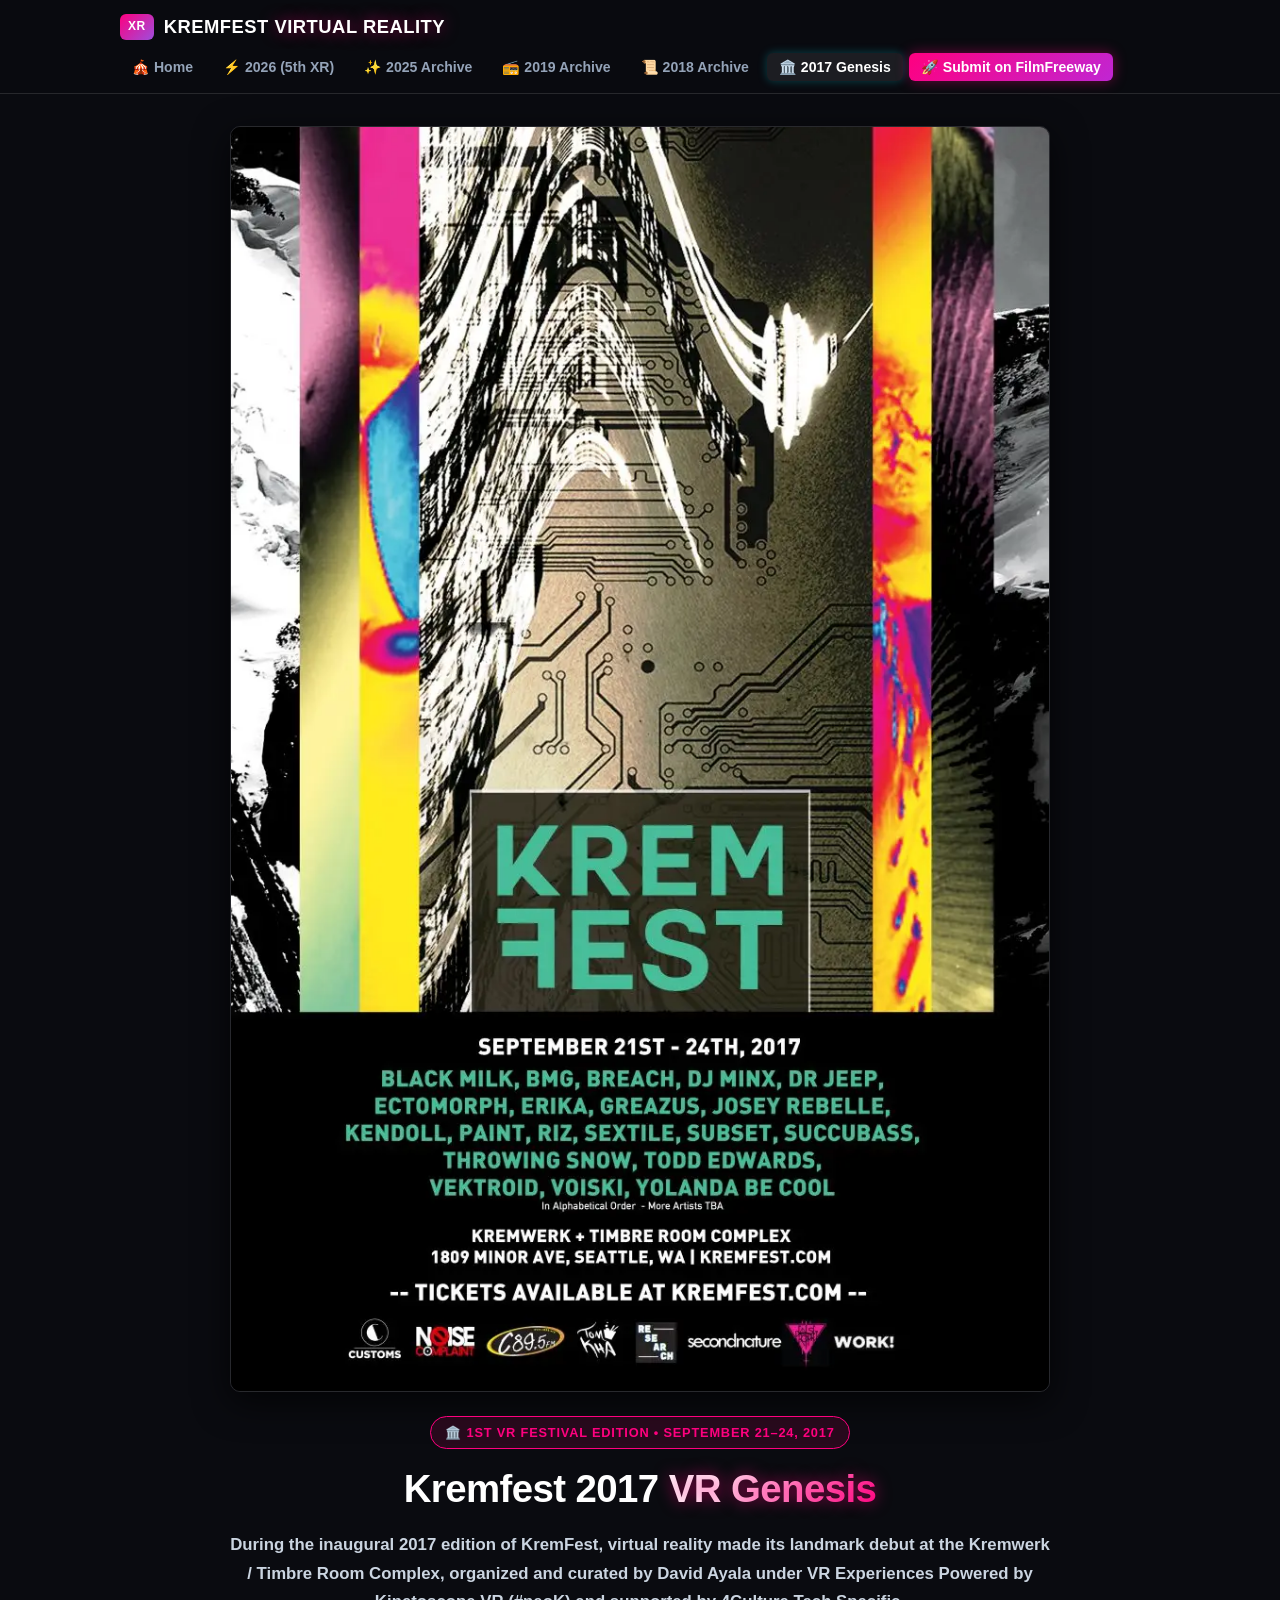
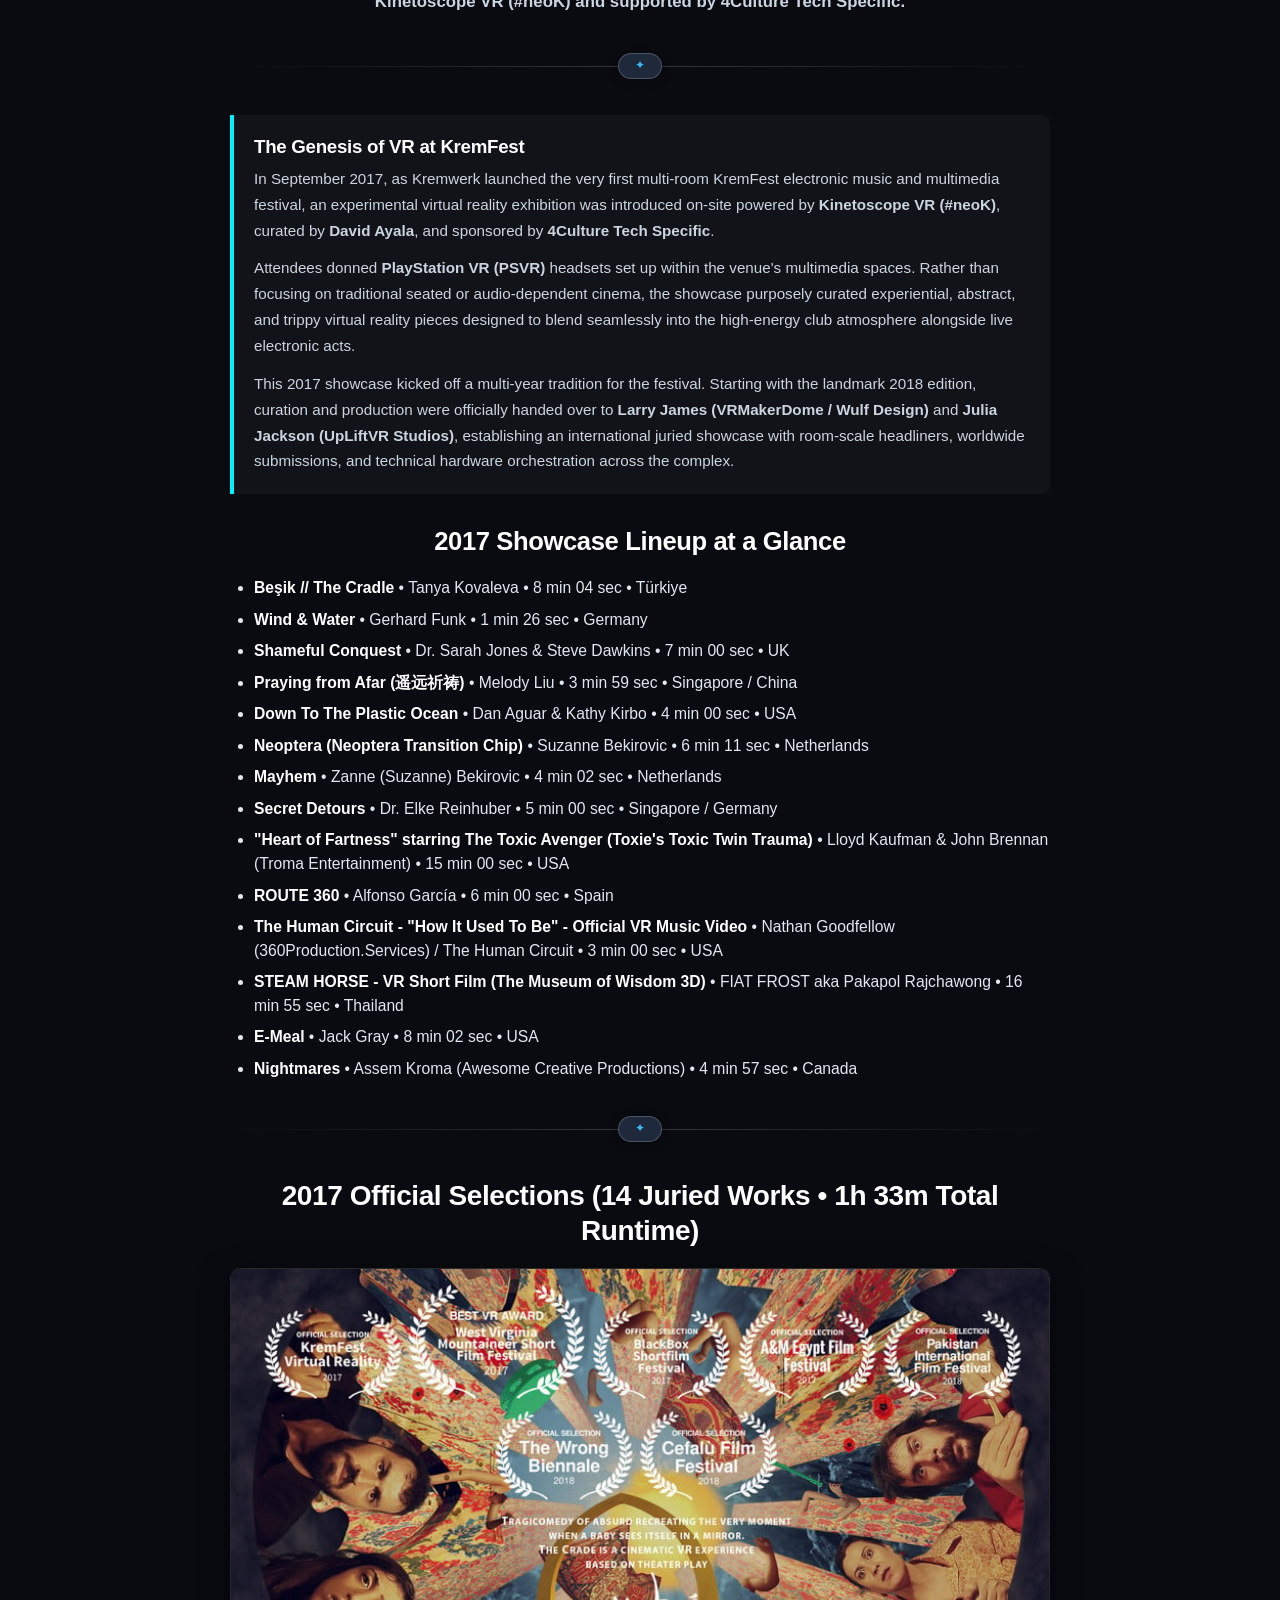
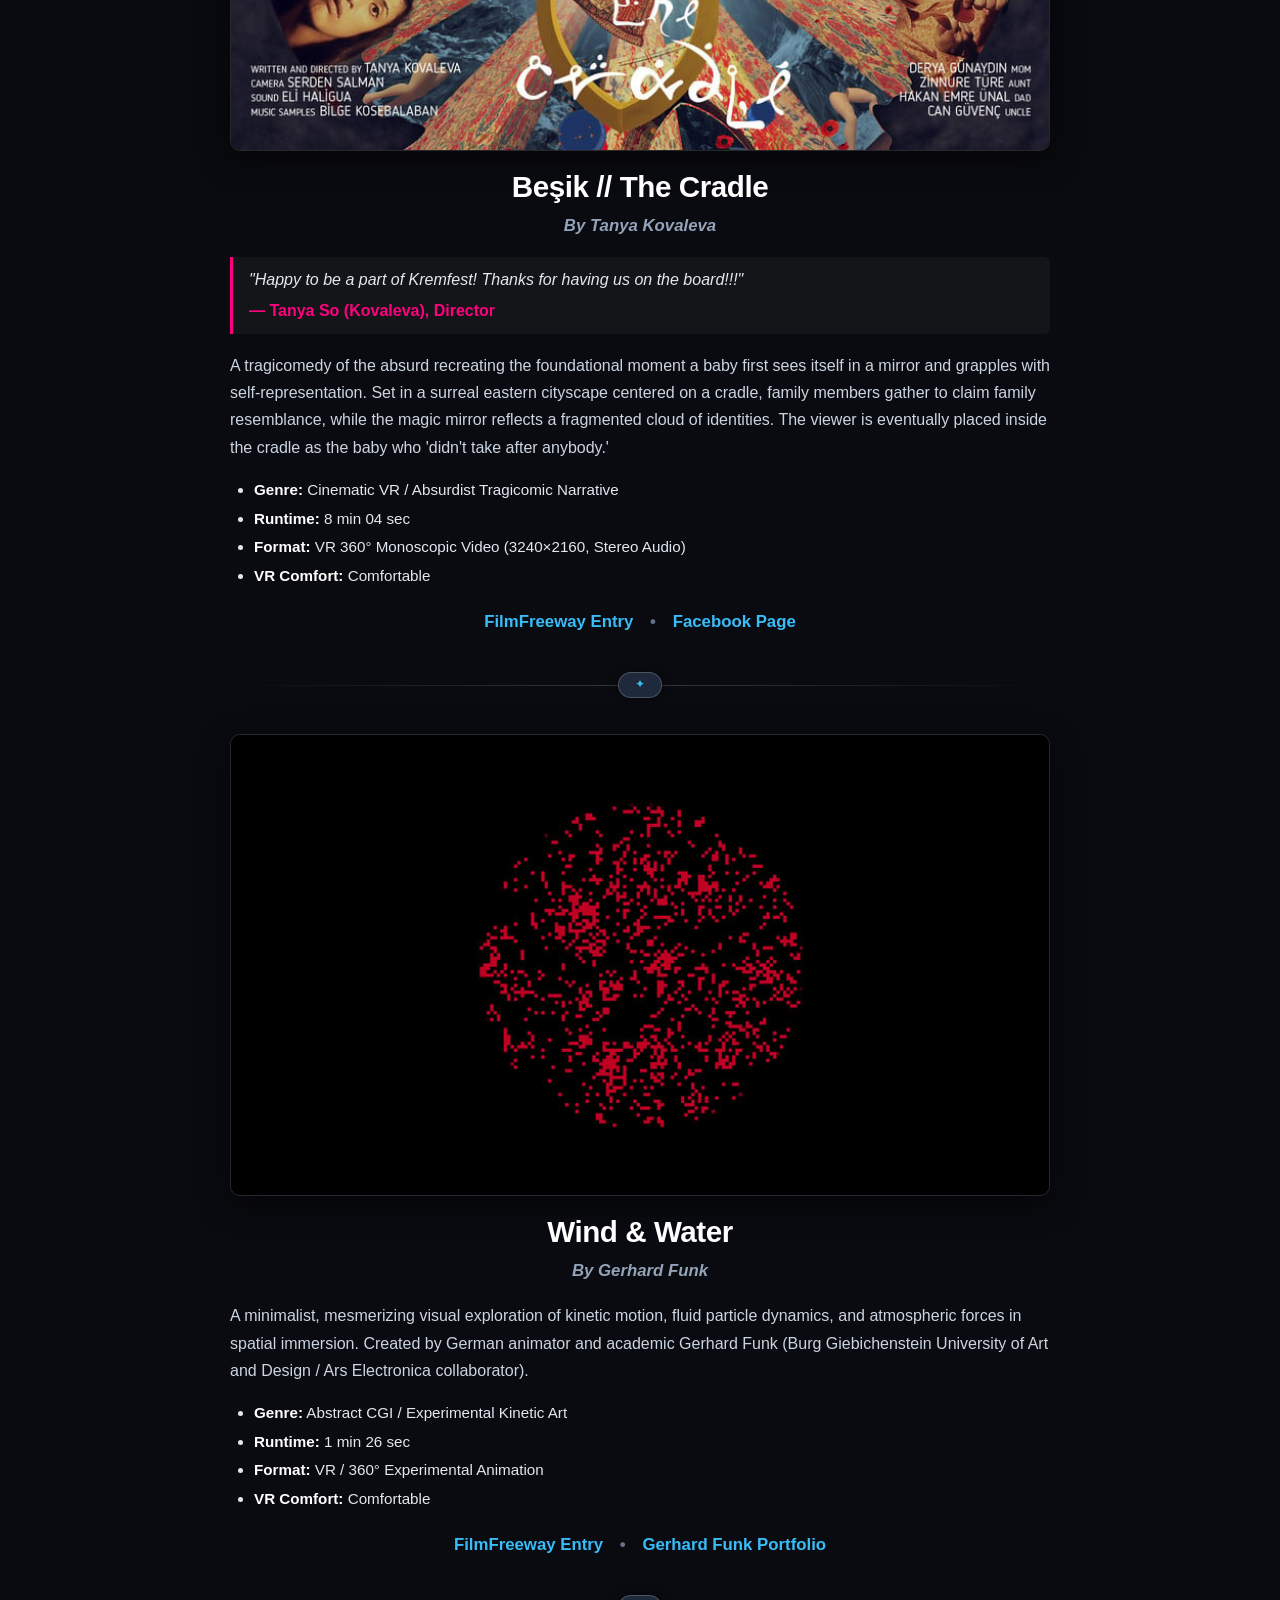
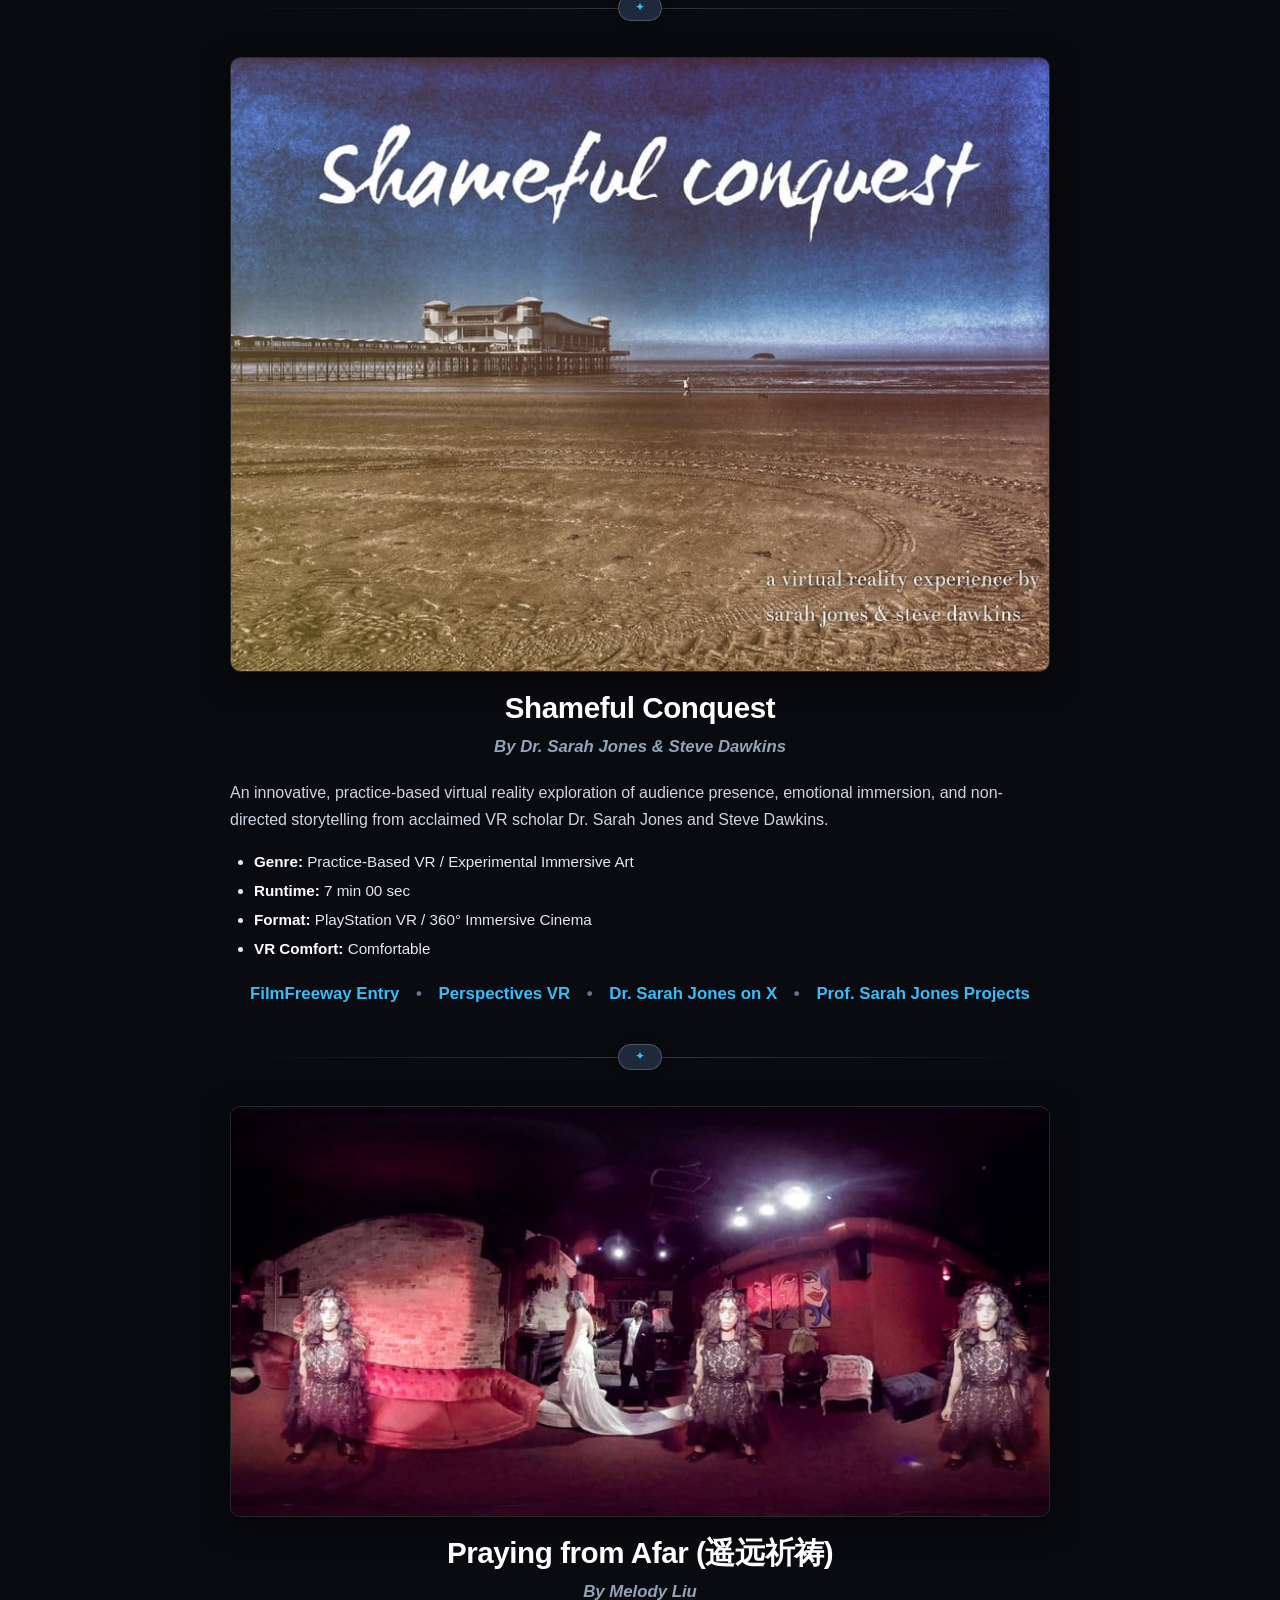
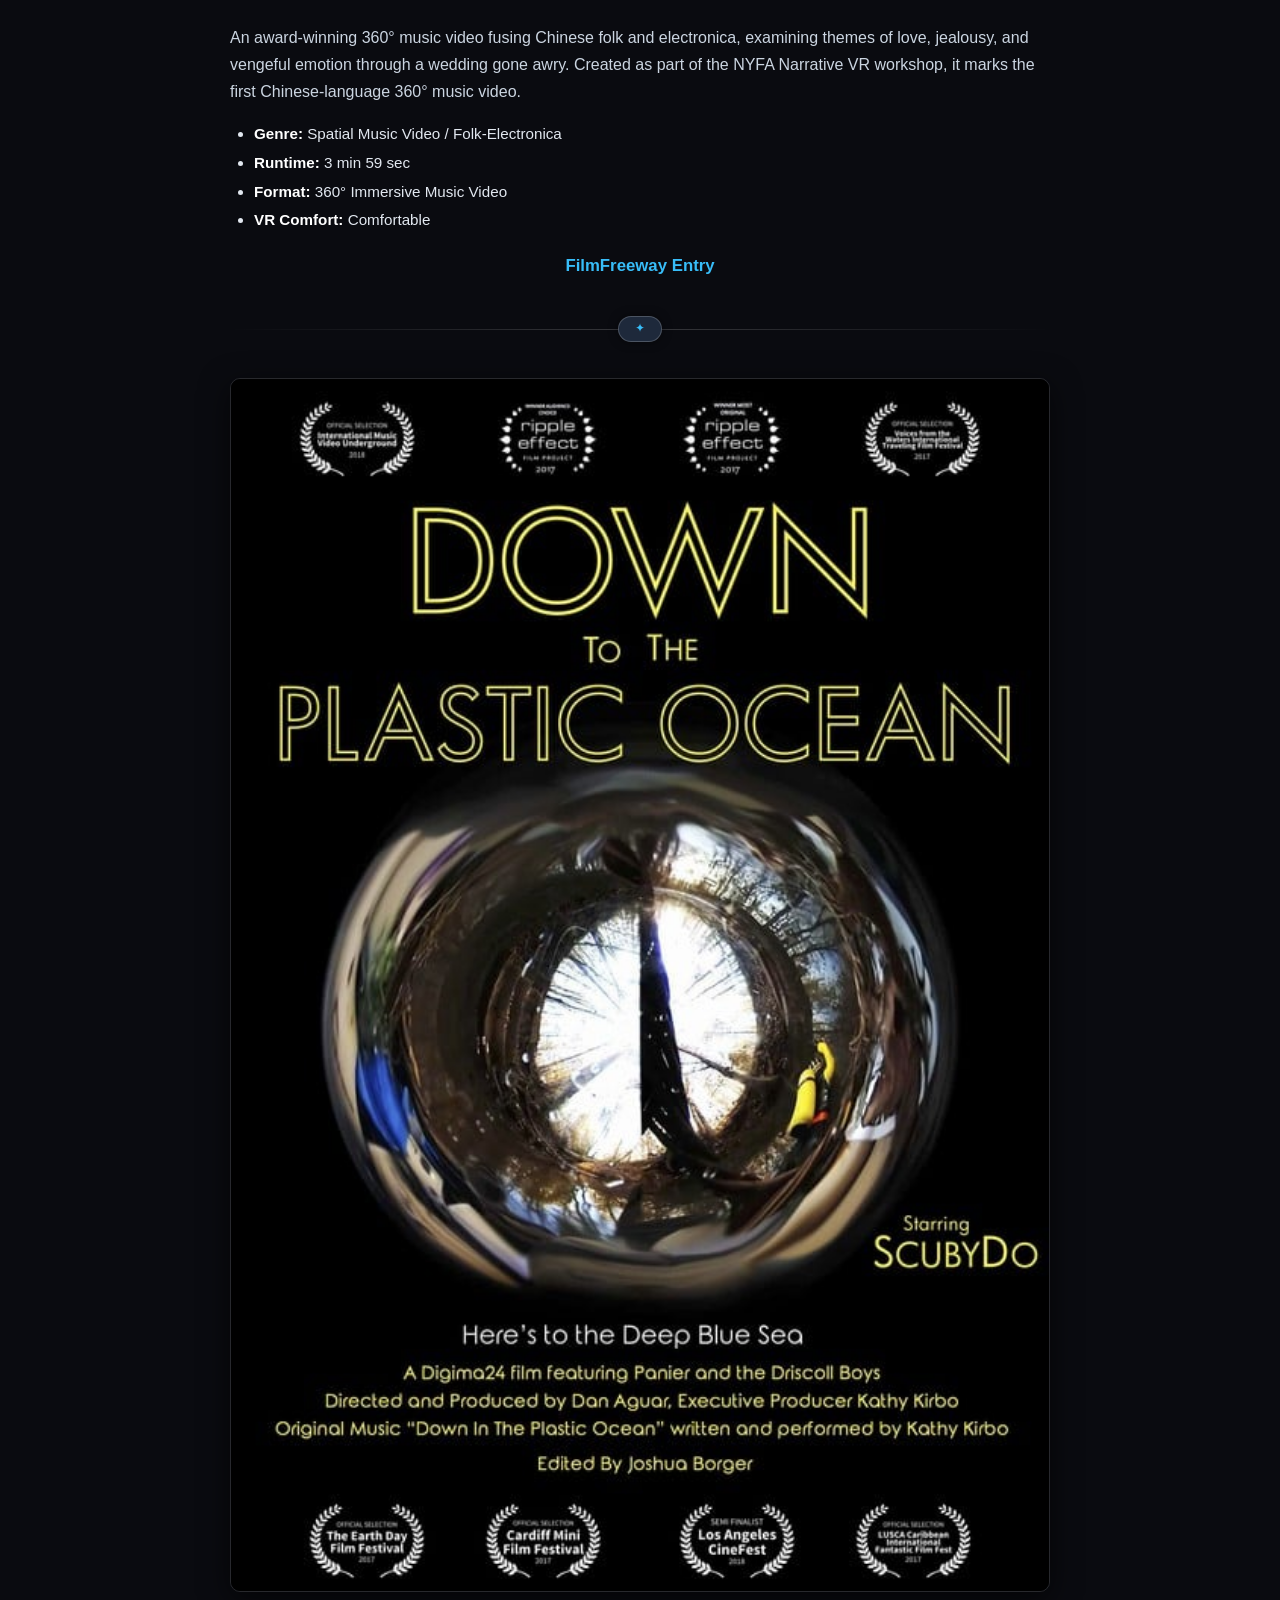
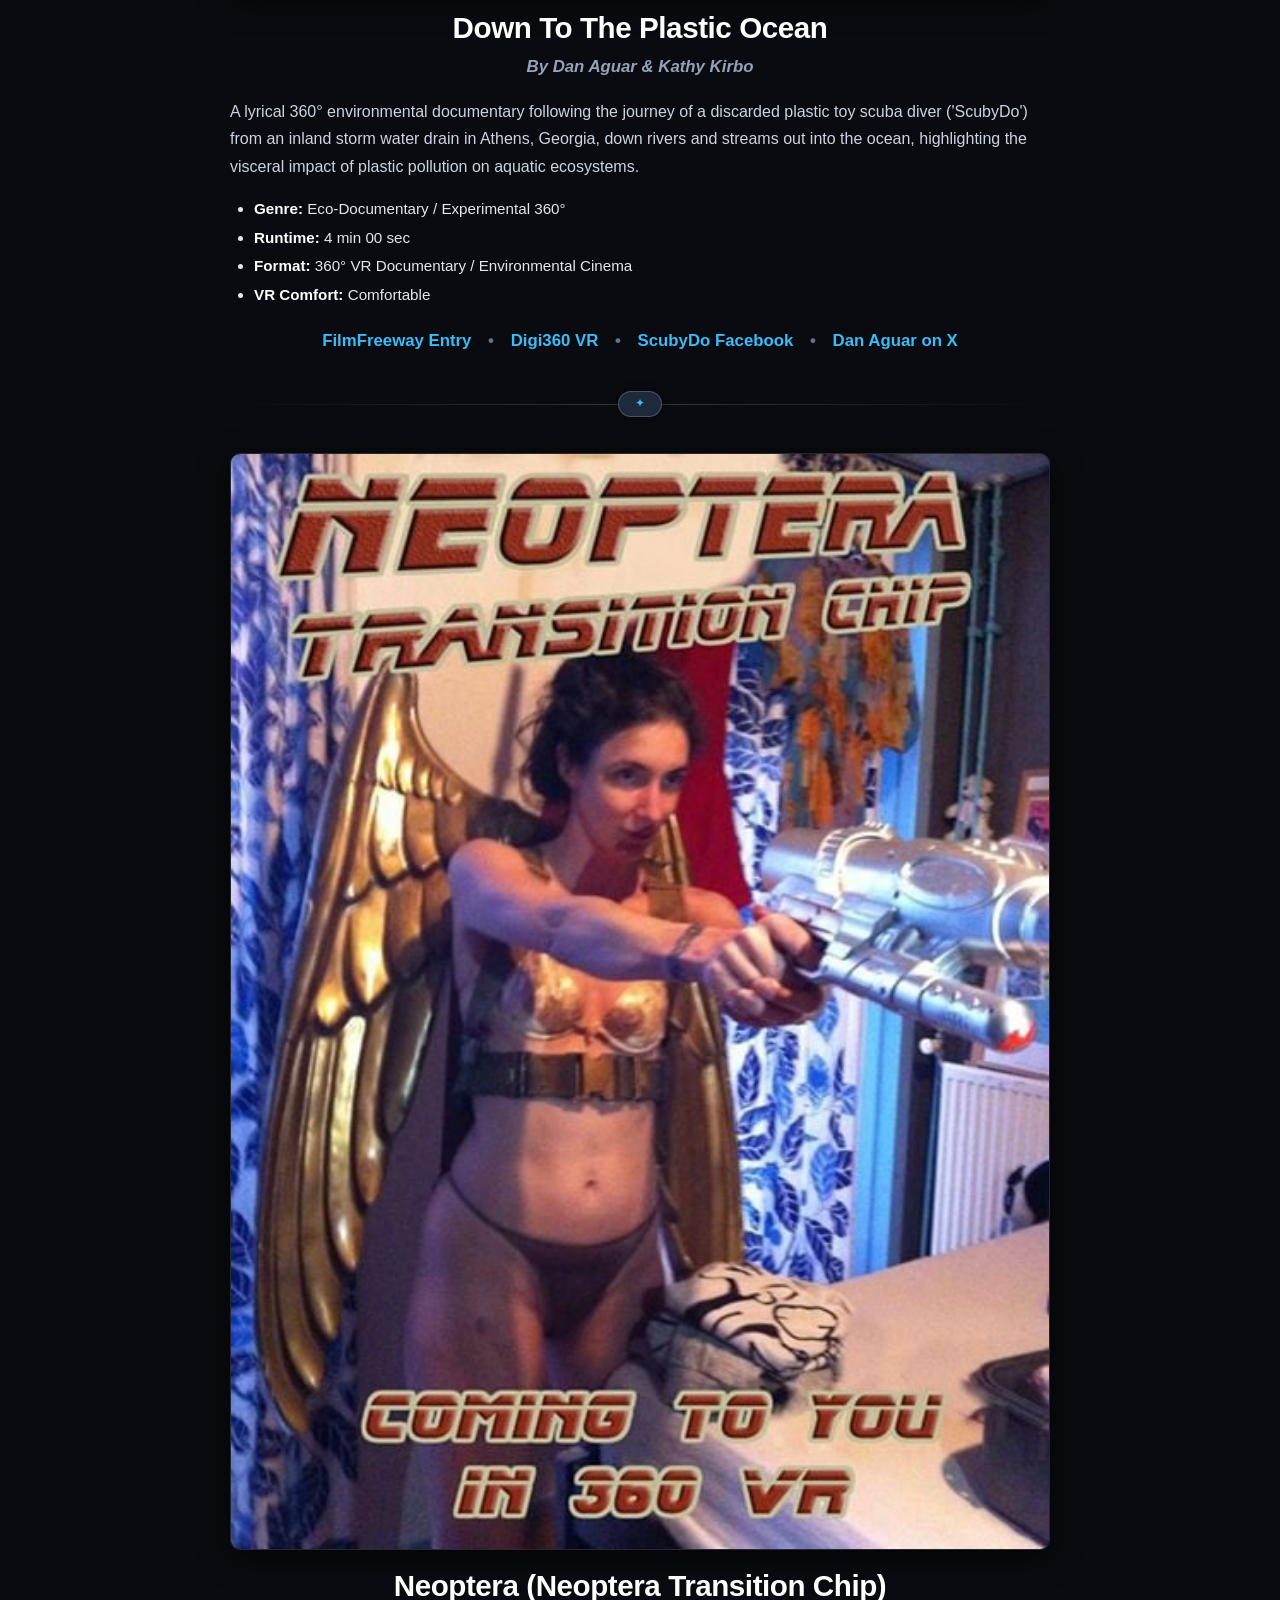
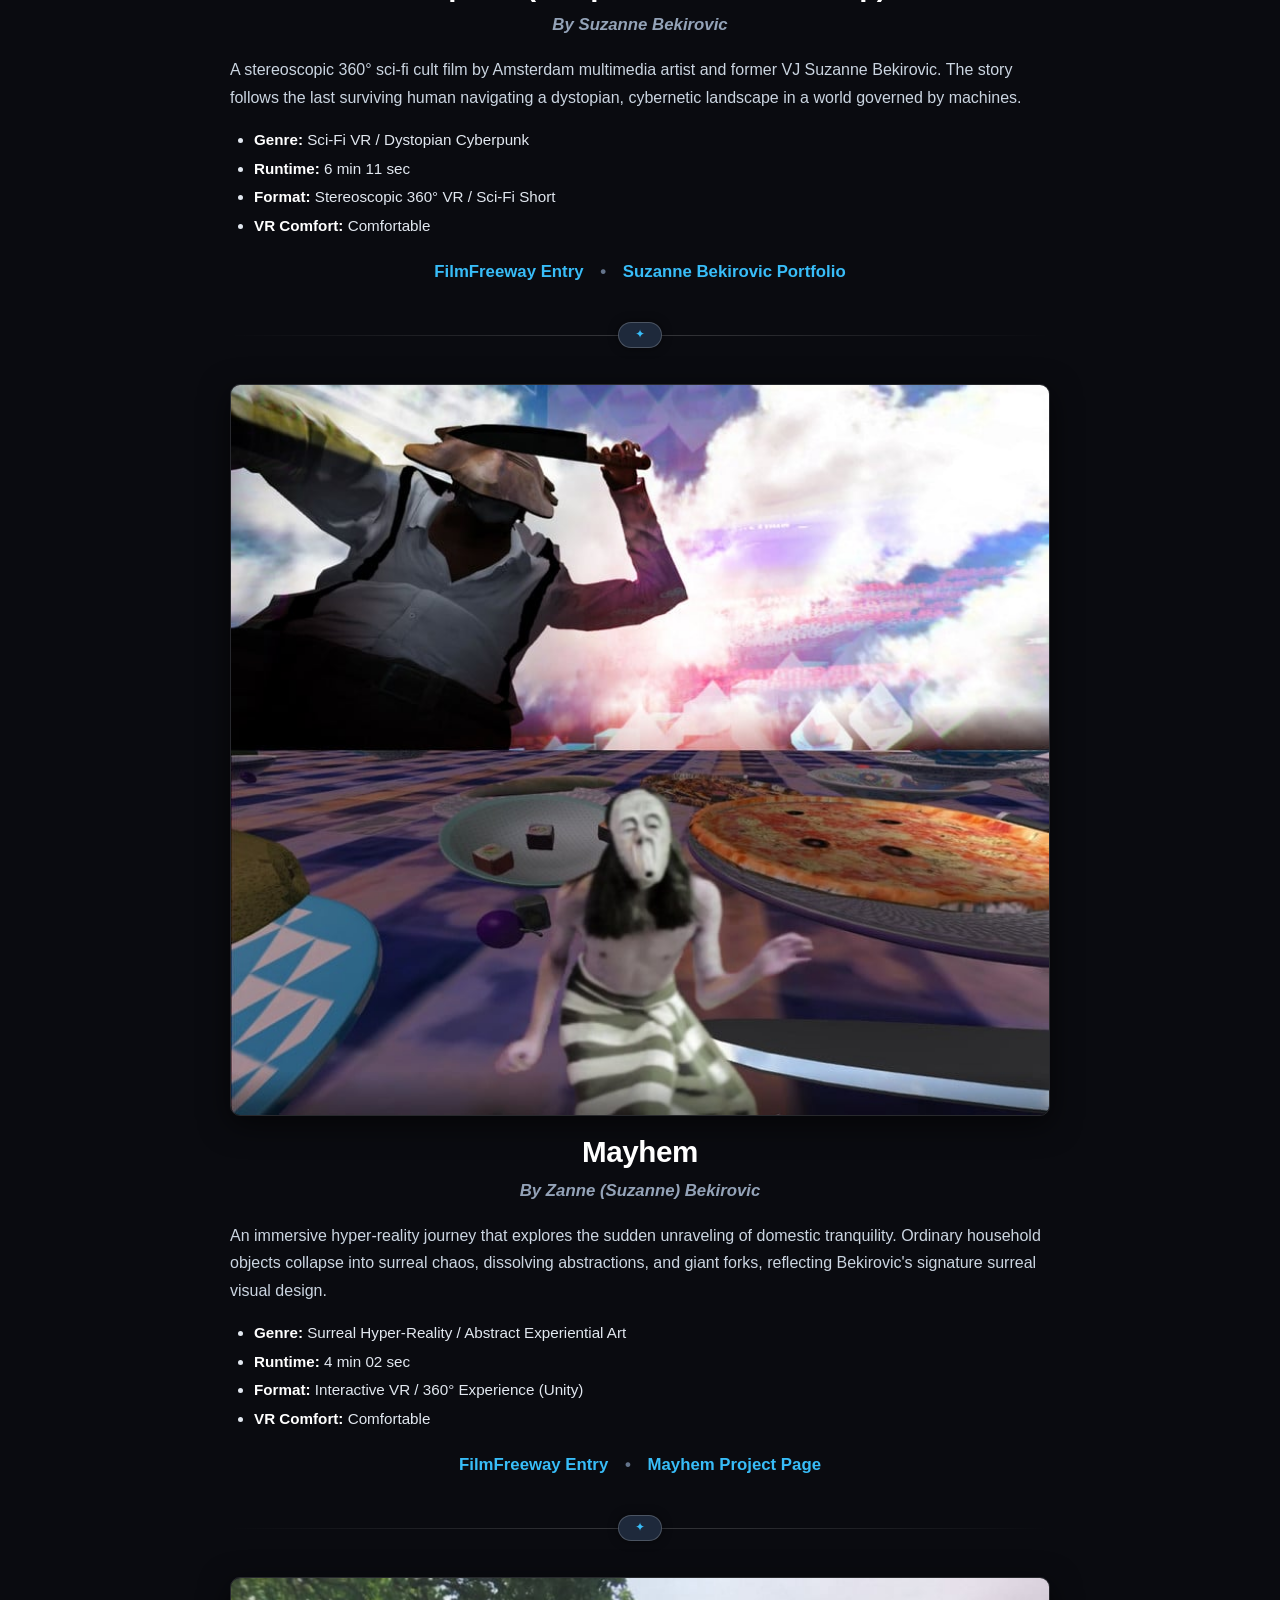
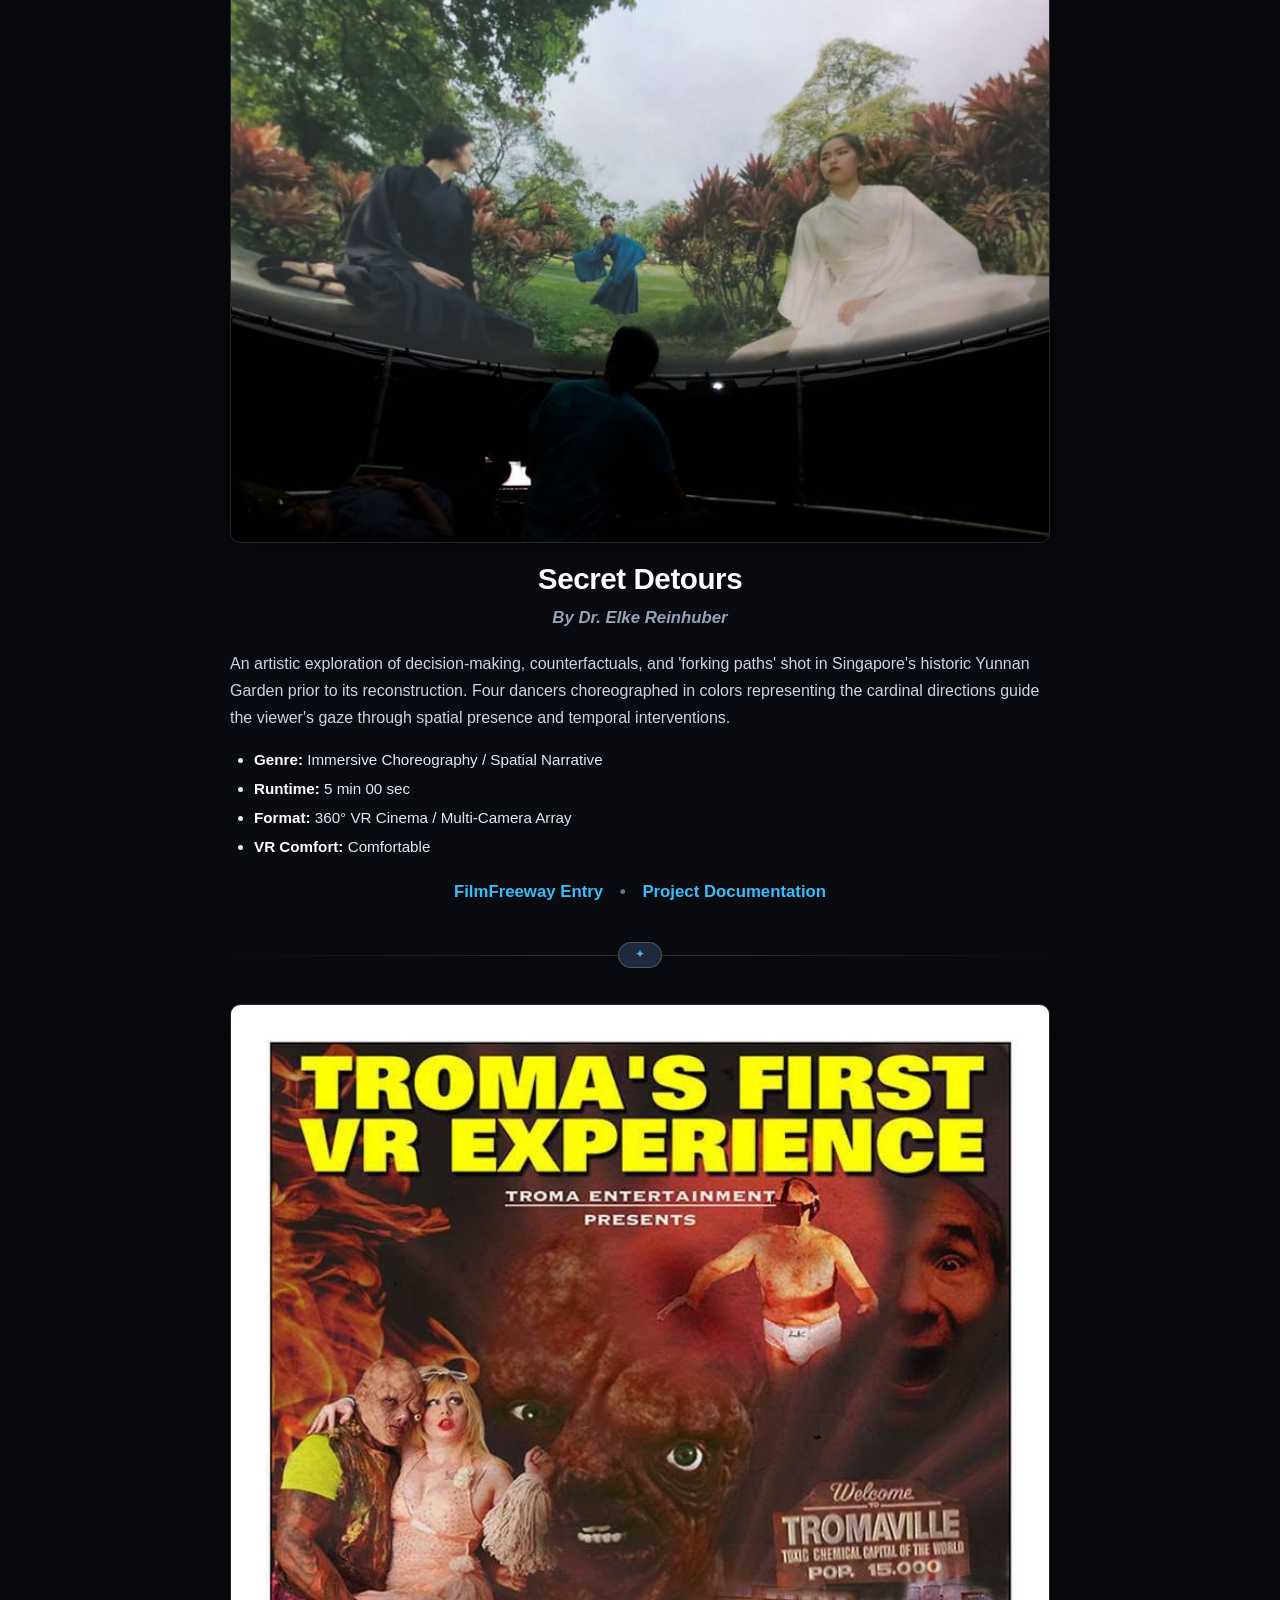
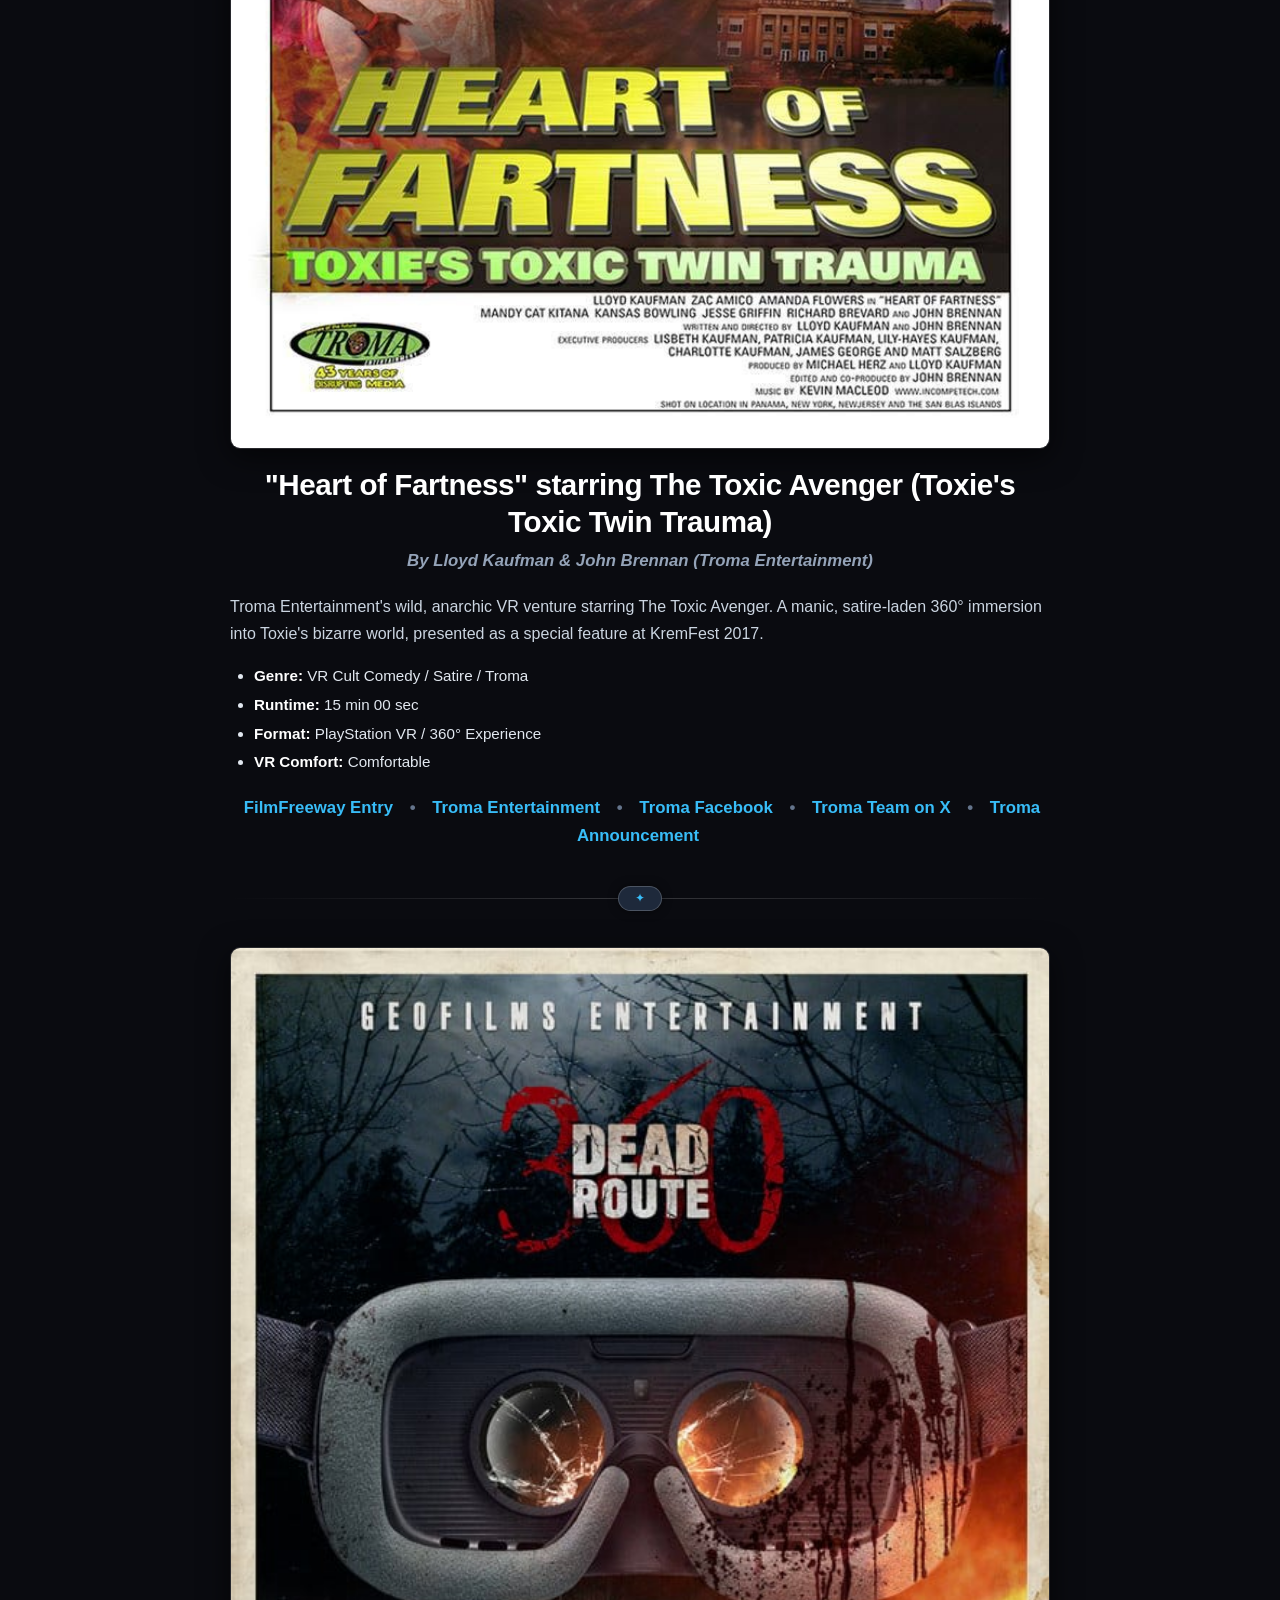
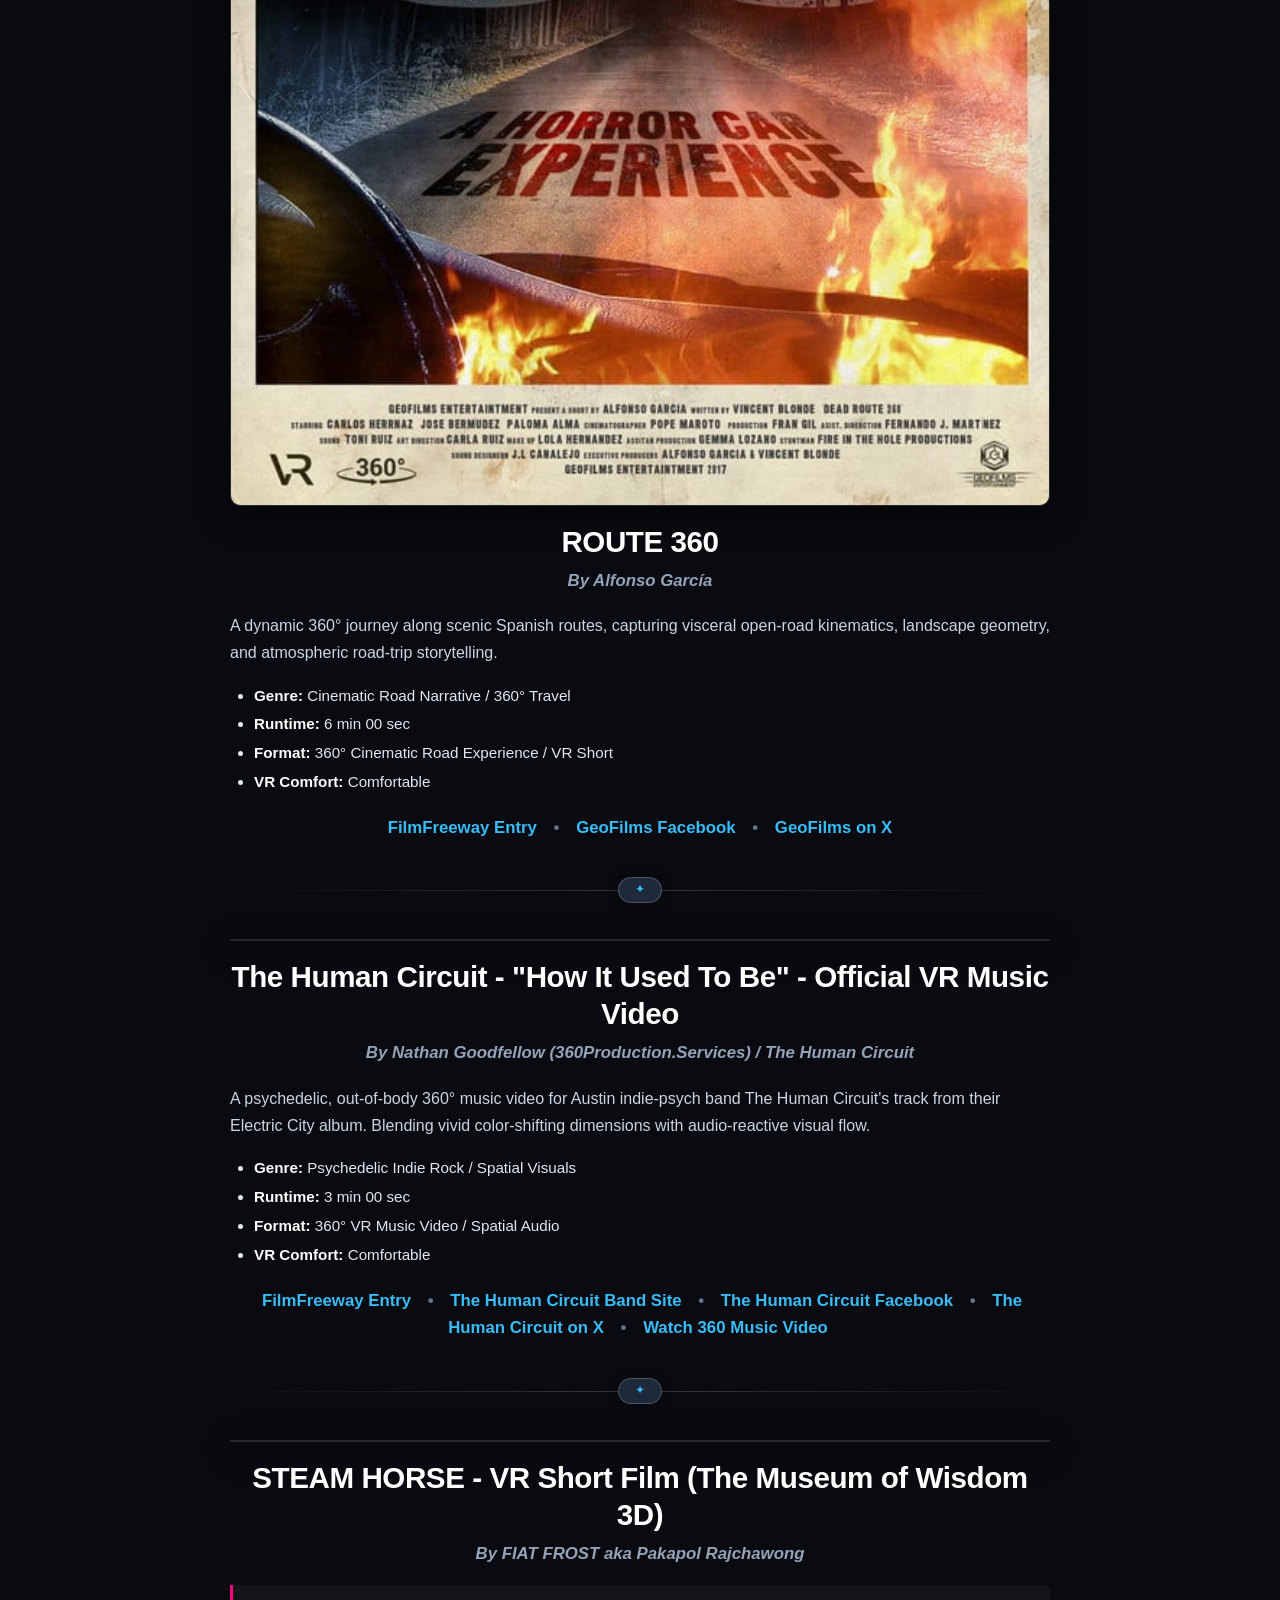
==== 2017/index.html @ be6ecdcb "feat: port QR architecture to public site, remove all outgoing link arrows (v0.1.83)" ====
<!DOCTYPE html>
<html lang="en">
<head>
  <meta charset="UTF-8">
  <meta name="viewport" content="width=device-width, initial-scale=1.0">
  <title>Kremfest 2017 — VR Genesis Archive</title>
  <link rel="stylesheet" href="../assets/css/style.css">
</head>
<body>
  
  <nav class="navbar">
    <div class="nav-container">
      <a href="../index.html" class="brand-link">
        <span class="brand-badge">XR</span>
        <span>KREMFEST <span class="glow-pink">VIRTUAL REALITY</span></span>
      </a>
      <ul class="nav-menu">
        <li class="nav-item"><a href="../index.html">🎪 Home</a></li><li class="nav-item"><a href="../2026/index.html">⚡ 2026 (5th XR)</a></li><li class="nav-item"><a href="../2025/index.html">✨ 2025 Archive</a></li><li class="nav-item"><a href="../2019/index.html">📻 2019 Archive</a></li><li class="nav-item"><a href="../2018/index.html">📜 2018 Archive</a></li><li class="nav-item"><a href="../2017/index.html" class="active">🏛️ 2017 Genesis</a></li><li class="nav-item"><a href="https://filmfreeway.com/KremFest" target="_blank" class="nav-cta">🚀 Submit on FilmFreeway</a></li>
      </ul>
    </div>
  </nav>

  <main class="container">
    <div class="guide-hero">
      <img class="guide-banner-img" src="../assets/images/2017/kremfest_2017_banner.webp" alt="KremFest 2017 Official Festival Poster">
      <div class="guide-pill">🏛️ 1ST VR FESTIVAL EDITION • SEPTEMBER 21–24, 2017</div>
      <h1 class="guide-title">Kremfest 2017 <span class="text-gradient-pink glow-pink">VR Genesis</span></h1>
      <p class="guide-intro-text" style="text-align:center;">
        During the inaugural 2017 edition of KremFest, virtual reality made its landmark debut at the Kremwerk / Timbre Room Complex, organized and curated by <strong>David Ayala</strong> under <strong>VR Experiences Powered by Kinetoscope VR (#neoK)</strong> and supported by <strong>4Culture Tech Specific</strong>.
      </p>
    </div>

    <div class="diamond-divider"><span class="diamond-pill">✦</span></div>

    <div style="background:rgba(255,255,255,0.03); border-left:4px solid var(--neon-cyan); padding:20px; border-radius:0 8px 8px 0; margin-bottom:32px;">
      <h3 style="color:#fff; margin-bottom:8px;">The Genesis of VR at KremFest</h3>
      <p style="color:var(--text-body); font-size:0.95rem; line-height:1.7; margin-bottom:12px;">
        In September 2017, as Kremwerk launched the very first multi-room KremFest electronic music and multimedia festival, an experimental virtual reality exhibition was introduced on-site powered by <strong>Kinetoscope VR (#neoK)</strong>, curated by <strong>David Ayala</strong>, and sponsored by <strong>4Culture Tech Specific</strong>. 
      </p>
      <p style="color:var(--text-body); font-size:0.95rem; line-height:1.7; margin-bottom:12px;">
        Attendees donned <strong>PlayStation VR (PSVR)</strong> headsets set up within the venue's multimedia spaces. Rather than focusing on traditional seated or audio-dependent cinema, the showcase purposely curated experiential, abstract, and trippy virtual reality pieces designed to blend seamlessly into the high-energy club atmosphere alongside live electronic acts.
      </p>
      <p style="color:var(--text-body); font-size:0.95rem; line-height:1.7;">
        This 2017 showcase kicked off a multi-year tradition for the festival. Starting with the landmark 2018 edition, curation and production were officially handed over to <strong>Larry James (VRMakerDome / Wulf Design)</strong> and <strong>Julia Jackson (UpLiftVR Studios)</strong>, establishing an international juried showcase with room-scale headliners, worldwide submissions, and technical hardware orchestration across the complex.
      </p>
    </div>

    
    <div class="glance-section">
      <h3 class="glance-title">2017 Showcase Lineup at a Glance</h3>
      <ul class="glance-bullets">
        <li><strong>Beşik // The Cradle</strong> • Tanya Kovaleva • 8 min 04 sec • Türkiye</li><li><strong>Wind & Water</strong> • Gerhard Funk • 1 min 26 sec • Germany</li><li><strong>Shameful Conquest</strong> • Dr. Sarah Jones & Steve Dawkins • 7 min 00 sec • UK</li><li><strong>Praying from Afar (遥远祈祷)</strong> • Melody Liu • 3 min 59 sec • Singapore / China</li><li><strong>Down To The Plastic Ocean</strong> • Dan Aguar & Kathy Kirbo • 4 min 00 sec • USA</li><li><strong>Neoptera (Neoptera Transition Chip)</strong> • Suzanne Bekirovic • 6 min 11 sec • Netherlands</li><li><strong>Mayhem</strong> • Zanne (Suzanne) Bekirovic • 4 min 02 sec • Netherlands</li><li><strong>Secret Detours</strong> • Dr. Elke Reinhuber • 5 min 00 sec • Singapore / Germany</li><li><strong>"Heart of Fartness" starring The Toxic Avenger (Toxie's Toxic Twin Trauma)</strong> • Lloyd Kaufman & John Brennan (Troma Entertainment) • 15 min 00 sec • USA</li><li><strong>ROUTE 360</strong> • Alfonso García • 6 min 00 sec • Spain</li><li><strong>The Human Circuit - "How It Used To Be" - Official VR Music Video</strong> • Nathan Goodfellow (360Production.Services) / The Human Circuit • 3 min 00 sec • USA</li><li><strong>STEAM HORSE - VR Short Film (The Museum of Wisdom 3D)</strong> • FIAT FROST aka Pakapol Rajchawong • 16 min 55 sec • Thailand</li><li><strong>E-Meal</strong> • Jack Gray • 8 min 02 sec • USA</li><li><strong>Nightmares</strong> • Assem Kroma (Awesome Creative Productions) • 4 min 57 sec • Canada</li>
      </ul>
    </div>
    <div class="diamond-divider"><span class="diamond-pill">✦</span></div>

    <h2 class="group-heading">2017 Official Selections (14 Juried Works • 1h 33m Total Runtime)</h2>
    
    <article class="project-entry" id="2017-sel-besik-the-cradle">
      <img class="project-image" src="../assets/images/2017/besik_the_cradle_2017.jpg" alt="Beşik // The Cradle" loading="lazy">
      <h3 class="project-title">Beşik // The Cradle</h3>
      <div class="project-byline">By Tanya Kovaleva</div>
      
      
        <div class="project-quote">
          "Happy to be a part of Kremfest! Thanks for having us on the board!!!"
          <div class="project-quote-author">— Tanya So (Kovaleva), Director</div>
        </div>
      <p class="project-synopsis">A tragicomedy of the absurd recreating the foundational moment a baby first sees itself in a mirror and grapples with self-representation. Set in a surreal eastern cityscape centered on a cradle, family members gather to claim family resemblance, while the magic mirror reflects a fragmented cloud of identities. The viewer is eventually placed inside the cradle as the baby who 'didn't take after anybody.'</p>
      
      <ul class="project-bullets">
        <li><strong>Genre:</strong> Cinematic VR / Absurdist Tragicomic Narrative</li>
        <li><strong>Runtime:</strong> 8 min 04 sec</li>
        <li><strong>Format:</strong> VR 360° Monoscopic Video (3240×2160, Stereo Audio)</li>
        <li><strong>VR Comfort:</strong> Comfortable</li>
      </ul>
      <div class="project-links-row"><a href="https://filmfreeway.com/submissions/8111362" target="_blank">FilmFreeway Entry</a> <span class="link-dot">•</span> <a href="https://www.facebook.com/cradleVR/" target="_blank">Facebook Page</a></div>
    </article>
    <div class="diamond-divider"><span class="diamond-pill">✦</span></div>
    <article class="project-entry" id="2017-sel-wind-and-water">
      <img class="project-image" src="../assets/images/2017/wind_and_water_2017.jpg" alt="Wind & Water" loading="lazy">
      <h3 class="project-title">Wind & Water</h3>
      <div class="project-byline">By Gerhard Funk</div>
      
      
      <p class="project-synopsis">A minimalist, mesmerizing visual exploration of kinetic motion, fluid particle dynamics, and atmospheric forces in spatial immersion. Created by German animator and academic Gerhard Funk (Burg Giebichenstein University of Art and Design / Ars Electronica collaborator).</p>
      
      <ul class="project-bullets">
        <li><strong>Genre:</strong> Abstract CGI / Experimental Kinetic Art</li>
        <li><strong>Runtime:</strong> 1 min 26 sec</li>
        <li><strong>Format:</strong> VR / 360° Experimental Animation</li>
        <li><strong>VR Comfort:</strong> Comfortable</li>
      </ul>
      <div class="project-links-row"><a href="https://filmfreeway.com/submissions/8093958" target="_blank">FilmFreeway Entry</a> <span class="link-dot">•</span> <a href="https://gerhardfunk.net/" target="_blank">Gerhard Funk Portfolio</a></div>
    </article>
    <div class="diamond-divider"><span class="diamond-pill">✦</span></div>
    <article class="project-entry" id="2017-sel-shameful-conquest">
      <img class="project-image" src="../assets/images/2017/shameful_conquest_2017.jpg" alt="Shameful Conquest" loading="lazy">
      <h3 class="project-title">Shameful Conquest</h3>
      <div class="project-byline">By Dr. Sarah Jones & Steve Dawkins</div>
      
      
      <p class="project-synopsis">An innovative, practice-based virtual reality exploration of audience presence, emotional immersion, and non-directed storytelling from acclaimed VR scholar Dr. Sarah Jones and Steve Dawkins.</p>
      
      <ul class="project-bullets">
        <li><strong>Genre:</strong> Practice-Based VR / Experimental Immersive Art</li>
        <li><strong>Runtime:</strong> 7 min 00 sec</li>
        <li><strong>Format:</strong> PlayStation VR / 360° Immersive Cinema</li>
        <li><strong>VR Comfort:</strong> Comfortable</li>
      </ul>
      <div class="project-links-row"><a href="https://filmfreeway.com/submissions/8088483" target="_blank">FilmFreeway Entry</a> <span class="link-dot">•</span> <a href="http://www.perspectivesvr.com/" target="_blank">Perspectives VR</a> <span class="link-dot">•</span> <a href="https://x.com/virtualsarahj" target="_blank">Dr. Sarah Jones on X</a> <span class="link-dot">•</span> <a href="https://www.profsarahjones.com/projects" target="_blank">Prof. Sarah Jones Projects</a></div>
    </article>
    <div class="diamond-divider"><span class="diamond-pill">✦</span></div>
    <article class="project-entry" id="2017-sel-praying-from-afar">
      <img class="project-image" src="../assets/images/2017/praying_from_afar_2017.jpg" alt="Praying from Afar (遥远祈祷)" loading="lazy">
      <h3 class="project-title">Praying from Afar (遥远祈祷)</h3>
      <div class="project-byline">By Melody Liu</div>
      
      
      <p class="project-synopsis">An award-winning 360° music video fusing Chinese folk and electronica, examining themes of love, jealousy, and vengeful emotion through a wedding gone awry. Created as part of the NYFA Narrative VR workshop, it marks the first Chinese-language 360° music video.</p>
      
      <ul class="project-bullets">
        <li><strong>Genre:</strong> Spatial Music Video / Folk-Electronica</li>
        <li><strong>Runtime:</strong> 3 min 59 sec</li>
        <li><strong>Format:</strong> 360° Immersive Music Video</li>
        <li><strong>VR Comfort:</strong> Comfortable</li>
      </ul>
      <div class="project-links-row"><a href="https://filmfreeway.com/submissions/8088121" target="_blank">FilmFreeway Entry</a></div>
    </article>
    <div class="diamond-divider"><span class="diamond-pill">✦</span></div>
    <article class="project-entry" id="2017-sel-down-to-the-plastic-ocean">
      <img class="project-image" src="../assets/images/2017/down_to_the_plastic_ocean_2017.jpg" alt="Down To The Plastic Ocean" loading="lazy">
      <h3 class="project-title">Down To The Plastic Ocean</h3>
      <div class="project-byline">By Dan Aguar & Kathy Kirbo</div>
      
      
      <p class="project-synopsis">A lyrical 360° environmental documentary following the journey of a discarded plastic toy scuba diver ('ScubyDo') from an inland storm water drain in Athens, Georgia, down rivers and streams out into the ocean, highlighting the visceral impact of plastic pollution on aquatic ecosystems.</p>
      
      <ul class="project-bullets">
        <li><strong>Genre:</strong> Eco-Documentary / Experimental 360°</li>
        <li><strong>Runtime:</strong> 4 min 00 sec</li>
        <li><strong>Format:</strong> 360° VR Documentary / Environmental Cinema</li>
        <li><strong>VR Comfort:</strong> Comfortable</li>
      </ul>
      <div class="project-links-row"><a href="https://filmfreeway.com/submissions/8081572" target="_blank">FilmFreeway Entry</a> <span class="link-dot">•</span> <a href="http://www.digi360vr.com/" target="_blank">Digi360 VR</a> <span class="link-dot">•</span> <a href="https://www.facebook.com/ScubyDoPlasticOcean/" target="_blank">ScubyDo Facebook</a> <span class="link-dot">•</span> <a href="https://x.com/danaguar" target="_blank">Dan Aguar on X</a></div>
    </article>
    <div class="diamond-divider"><span class="diamond-pill">✦</span></div>
    <article class="project-entry" id="2017-sel-neoptera">
      <img class="project-image" src="../assets/images/2017/neoptera_2017.jpg" alt="Neoptera (Neoptera Transition Chip)" loading="lazy">
      <h3 class="project-title">Neoptera (Neoptera Transition Chip)</h3>
      <div class="project-byline">By Suzanne Bekirovic</div>
      
      
      <p class="project-synopsis">A stereoscopic 360° sci-fi cult film by Amsterdam multimedia artist and former VJ Suzanne Bekirovic. The story follows the last surviving human navigating a dystopian, cybernetic landscape in a world governed by machines.</p>
      
      <ul class="project-bullets">
        <li><strong>Genre:</strong> Sci-Fi VR / Dystopian Cyberpunk</li>
        <li><strong>Runtime:</strong> 6 min 11 sec</li>
        <li><strong>Format:</strong> Stereoscopic 360° VR / Sci-Fi Short</li>
        <li><strong>VR Comfort:</strong> Comfortable</li>
      </ul>
      <div class="project-links-row"><a href="https://filmfreeway.com/submissions/8070062" target="_blank">FilmFreeway Entry</a> <span class="link-dot">•</span> <a href="http://www.zanne.nl/neoptera/" target="_blank">Suzanne Bekirovic Portfolio</a></div>
    </article>
    <div class="diamond-divider"><span class="diamond-pill">✦</span></div>
    <article class="project-entry" id="2017-sel-mayhem">
      <img class="project-image" src="../assets/images/2017/mayhem_2017.jpg" alt="Mayhem" loading="lazy">
      <h3 class="project-title">Mayhem</h3>
      <div class="project-byline">By Zanne (Suzanne) Bekirovic</div>
      
      
      <p class="project-synopsis">An immersive hyper-reality journey that explores the sudden unraveling of domestic tranquility. Ordinary household objects collapse into surreal chaos, dissolving abstractions, and giant forks, reflecting Bekirovic's signature surreal visual design.</p>
      
      <ul class="project-bullets">
        <li><strong>Genre:</strong> Surreal Hyper-Reality / Abstract Experiential Art</li>
        <li><strong>Runtime:</strong> 4 min 02 sec</li>
        <li><strong>Format:</strong> Interactive VR / 360° Experience (Unity)</li>
        <li><strong>VR Comfort:</strong> Comfortable</li>
      </ul>
      <div class="project-links-row"><a href="https://filmfreeway.com/submissions/8070047" target="_blank">FilmFreeway Entry</a> <span class="link-dot">•</span> <a href="http://www.zanne.nl/mayhem" target="_blank">Mayhem Project Page</a></div>
    </article>
    <div class="diamond-divider"><span class="diamond-pill">✦</span></div>
    <article class="project-entry" id="2017-sel-secret-detours">
      <img class="project-image" src="../assets/images/2017/secret_detours_2017.jpg" alt="Secret Detours" loading="lazy">
      <h3 class="project-title">Secret Detours</h3>
      <div class="project-byline">By Dr. Elke Reinhuber</div>
      
      
      <p class="project-synopsis">An artistic exploration of decision-making, counterfactuals, and 'forking paths' shot in Singapore's historic Yunnan Garden prior to its reconstruction. Four dancers choreographed in colors representing the cardinal directions guide the viewer's gaze through spatial presence and temporal interventions.</p>
      
      <ul class="project-bullets">
        <li><strong>Genre:</strong> Immersive Choreography / Spatial Narrative</li>
        <li><strong>Runtime:</strong> 5 min 00 sec</li>
        <li><strong>Format:</strong> 360° VR Cinema / Multi-Camera Array</li>
        <li><strong>VR Comfort:</strong> Comfortable</li>
      </ul>
      <div class="project-links-row"><a href="https://filmfreeway.com/submissions/8064573" target="_blank">FilmFreeway Entry</a> <span class="link-dot">•</span> <a href="https://www.eer.de/secret-detours/" target="_blank">Project Documentation</a></div>
    </article>
    <div class="diamond-divider"><span class="diamond-pill">✦</span></div>
    <article class="project-entry" id="2017-sel-heart-of-fartness">
      <img class="project-image" src="../assets/images/2017/heart_of_fartness_2017.jpg" alt=""Heart of Fartness" starring The Toxic Avenger (Toxie's Toxic Twin Trauma)" loading="lazy">
      <h3 class="project-title">"Heart of Fartness" starring The Toxic Avenger (Toxie's Toxic Twin Trauma)</h3>
      <div class="project-byline">By Lloyd Kaufman & John Brennan (Troma Entertainment)</div>
      
      
      <p class="project-synopsis">Troma Entertainment's wild, anarchic VR venture starring The Toxic Avenger. A manic, satire-laden 360° immersion into Toxie's bizarre world, presented as a special feature at KremFest 2017.</p>
      
      <ul class="project-bullets">
        <li><strong>Genre:</strong> VR Cult Comedy / Satire / Troma</li>
        <li><strong>Runtime:</strong> 15 min 00 sec</li>
        <li><strong>Format:</strong> PlayStation VR / 360° Experience</li>
        <li><strong>VR Comfort:</strong> Comfortable</li>
      </ul>
      <div class="project-links-row"><a href="https://filmfreeway.com/submissions/8059212" target="_blank">FilmFreeway Entry</a> <span class="link-dot">•</span> <a href="http://www.troma.com/" target="_blank">Troma Entertainment</a> <span class="link-dot">•</span> <a href="https://www.facebook.com/TROMAENTERTAINMENT" target="_blank">Troma Facebook</a> <span class="link-dot">•</span> <a href="https://x.com/Troma_Team" target="_blank">Troma Team on X</a> <span class="link-dot">•</span> <a href="https://www.facebook.com/unclelloydie/posts/10157132326552925/" target="_blank">Troma Announcement</a></div>
    </article>
    <div class="diamond-divider"><span class="diamond-pill">✦</span></div>
    <article class="project-entry" id="2017-sel-route-360">
      <img class="project-image" src="../assets/images/2017/route_360_2017.jpg" alt="ROUTE 360" loading="lazy">
      <h3 class="project-title">ROUTE 360</h3>
      <div class="project-byline">By Alfonso García</div>
      
      
      <p class="project-synopsis">A dynamic 360° journey along scenic Spanish routes, capturing visceral open-road kinematics, landscape geometry, and atmospheric road-trip storytelling.</p>
      
      <ul class="project-bullets">
        <li><strong>Genre:</strong> Cinematic Road Narrative / 360° Travel</li>
        <li><strong>Runtime:</strong> 6 min 00 sec</li>
        <li><strong>Format:</strong> 360° Cinematic Road Experience / VR Short</li>
        <li><strong>VR Comfort:</strong> Comfortable</li>
      </ul>
      <div class="project-links-row"><a href="https://filmfreeway.com/submissions/8055430" target="_blank">FilmFreeway Entry</a> <span class="link-dot">•</span> <a href="https://www.facebook.com/geofilmsentertainment/" target="_blank">GeoFilms Facebook</a> <span class="link-dot">•</span> <a href="https://x.com/geofilms_es" target="_blank">GeoFilms on X</a></div>
    </article>
    <div class="diamond-divider"><span class="diamond-pill">✦</span></div>
    <article class="project-entry" id="2017-sel-the-human-circuit">
      <img class="project-image" src="../assets/images/2017/the_human_circuit_2017.jpg" alt="The Human Circuit - "How It Used To Be" - Official VR Music Video" loading="lazy">
      <h3 class="project-title">The Human Circuit - "How It Used To Be" - Official VR Music Video</h3>
      <div class="project-byline">By Nathan Goodfellow (360Production.Services) / The Human Circuit</div>
      
      
      <p class="project-synopsis">A psychedelic, out-of-body 360° music video for Austin indie-psych band The Human Circuit's track from their Electric City album. Blending vivid color-shifting dimensions with audio-reactive visual flow.</p>
      
      <ul class="project-bullets">
        <li><strong>Genre:</strong> Psychedelic Indie Rock / Spatial Visuals</li>
        <li><strong>Runtime:</strong> 3 min 00 sec</li>
        <li><strong>Format:</strong> 360° VR Music Video / Spatial Audio</li>
        <li><strong>VR Comfort:</strong> Comfortable</li>
      </ul>
      <div class="project-links-row"><a href="https://filmfreeway.com/submissions/8035794" target="_blank">FilmFreeway Entry</a> <span class="link-dot">•</span> <a href="http://www.thehumancircuit.net/" target="_blank">The Human Circuit Band Site</a> <span class="link-dot">•</span> <a href="https://facebook.com/thehumancircuit" target="_blank">The Human Circuit Facebook</a> <span class="link-dot">•</span> <a href="https://x.com/human_circuit" target="_blank">The Human Circuit on X</a> <span class="link-dot">•</span> <a href="https://www.youtube.com/watch?v=gAAjCrHA0Tc" target="_blank">Watch 360 Music Video</a></div>
    </article>
    <div class="diamond-divider"><span class="diamond-pill">✦</span></div>
    <article class="project-entry" id="2017-sel-steam-horse">
      <img class="project-image" src="../assets/images/2017/steam_horse_2017.jpg" alt="STEAM HORSE - VR Short Film (The Museum of Wisdom 3D)" loading="lazy">
      <h3 class="project-title">STEAM HORSE - VR Short Film (The Museum of Wisdom 3D)</h3>
      <div class="project-byline">By FIAT FROST aka Pakapol Rajchawong</div>
      
      
        <div class="project-quote">
          "Very unique, stylish and artistic."
          <div class="project-quote-author">— Pakapol Rajchawong, Director</div>
        </div>
      <p class="project-synopsis">A steampunk-infused 3D virtual reality animation set within a mythical 'Museum of Wisdom,' following mechanical marvels and spatial fantasy architecture. Pakapol Rajchawong's signature Thai digital art production.</p>
      
      <ul class="project-bullets">
        <li><strong>Genre:</strong> Steampunk Sci-Fi / 3D VR Animation</li>
        <li><strong>Runtime:</strong> 16 min 55 sec</li>
        <li><strong>Format:</strong> 3D Stereoscopic VR Animation / Short Film</li>
        <li><strong>VR Comfort:</strong> Comfortable</li>
      </ul>
      <div class="project-links-row"><a href="https://filmfreeway.com/submissions/8022371" target="_blank">FilmFreeway Entry</a> <span class="link-dot">•</span> <a href="http://www.facebook.com/fiatfrostpage" target="_blank">Fiat Frost Facebook</a> <span class="link-dot">•</span> <a href="https://www.facebook.com/steamhorsereloaded" target="_blank">Steam Horse Reloaded Facebook</a> <span class="link-dot">•</span> <a href="https://x.com/fiatfrost" target="_blank">Fiat Frost on X</a></div>
    </article>
    <div class="diamond-divider"><span class="diamond-pill">✦</span></div>
    <article class="project-entry" id="2017-sel-e-meal">
      <img class="project-image" src="../assets/images/2017/e_meal_2017.jpg" alt="E-Meal" loading="lazy">
      <h3 class="project-title">E-Meal</h3>
      <div class="project-byline">By Jack Gray</div>
      
      
      <p class="project-synopsis">A satirical experiential exploration of modern digital dining, meal consumption rituals, and electronic connection in an increasingly virtualized society.</p>
      
      <ul class="project-bullets">
        <li><strong>Genre:</strong> Satirical Experiential Art / Social Commentary</li>
        <li><strong>Runtime:</strong> 8 min 02 sec</li>
        <li><strong>Format:</strong> 360° VR Short / Experimental Dining</li>
        <li><strong>VR Comfort:</strong> Comfortable</li>
      </ul>
      <div class="project-links-row"><a href="https://filmfreeway.com/submissions/8017962" target="_blank">FilmFreeway Entry</a> <span class="link-dot">•</span> <a href="http://jackwg.com/" target="_blank">Jack Gray Portfolio</a></div>
    </article>
    <div class="diamond-divider"><span class="diamond-pill">✦</span></div>
    <article class="project-entry" id="2017-sel-nightmares">
      <img class="project-image" src="../assets/images/2017/nightmares_2017.jpg" alt="Nightmares" loading="lazy">
      <h3 class="project-title">Nightmares</h3>
      <div class="project-byline">By Assem Kroma (Awesome Creative Productions)</div>
      
      
      <p class="project-synopsis">"When You Experience Your Nightmares 360." A chilling 360° horror dive into nocturnal subconscious dread and psychological terror from director Assem Kroma and Awesome Creative Productions. Viewers are immersed in dark surreal hallucinations and creeping ambient dread.</p>
      
      <ul class="project-bullets">
        <li><strong>Genre:</strong> VR Horror / Psychological Suspense</li>
        <li><strong>Runtime:</strong> 4 min 57 sec</li>
        <li><strong>Format:</strong> 360° Horror / Psychological Suspense VR</li>
        <li><strong>VR Comfort:</strong> Intense (Psychological Horror)</li>
      </ul>
      <div class="project-links-row"><a href="https://filmfreeway.com/submissions/8013665" target="_blank">FilmFreeway Entry</a> <span class="link-dot">•</span> <a href="https://www.imdb.com/title/tt7028270/" target="_blank">Nightmares on IMDb</a> <span class="link-dot">•</span> <a href="https://facebook.com/awesomekroma" target="_blank">Assem Kroma Facebook</a> <span class="link-dot">•</span> <a href="https://x.com/assemkroma" target="_blank">Assem Kroma on X</a></div>
    </article>
    <div class="diamond-divider"><span class="diamond-pill">✦</span></div>

    <div style="background:rgba(255,0,127,0.05); border:1px solid rgba(255,0,127,0.3); border-radius:8px; padding:20px; text-align:center; margin:32px 0;">
      <h3 style="color:#fff; margin-bottom:8px;">🎬 2017 Media & Official Trailer</h3>
      <p style="color:var(--text-body); font-size:0.92rem; line-height:1.6; margin-bottom:14px;">
        Explore promotional videos and trailers for the 2017 VR showcase on YouTube:
      </p>
      <a href="https://www.youtube.com/c/JuliaPlanetDisco/videos" target="_blank" class="btn btn-primary">
        📺 Watch 2017 Highlights on Julia PlanetDisco YouTube ➔
      </a>
    </div>

    <div style="margin-top:40px;">
      <h3 style="font-size:1.4rem; color:#fff; text-align:center; margin-bottom:20px;">💬 2017 Historical Feedback & Floor Impressions</h3>
      <div style="display:grid; grid-template-columns:repeat(auto-fit, minmax(260px, 1fr)); gap:16px;">
        <div style="background:rgba(255,255,255,0.03); border:1px solid var(--border-subtle); border-top:2px solid var(--neon-cyan); padding:18px; border-radius:8px;">
          <p style="color:#fff; font-style:italic; margin-bottom:8px; font-size:1rem;">"Happy to be a part of Kremfest! Thanks for having us on the board!!!"</p>
          <div style="color:var(--neon-cyan); font-size:0.85rem; font-weight:bold;">— Tanya So (October 2017)</div>
        </div>

        <div style="background:rgba(255,255,255,0.03); border:1px solid var(--border-subtle); border-top:2px solid var(--neon-pink); padding:18px; border-radius:8px;">
          <p style="color:#fff; font-style:italic; margin-bottom:8px; font-size:1rem;">"Very unique, stylish and artistic."</p>
          <div style="color:var(--neon-pink); font-size:0.85rem; font-weight:bold;">— Pakapol Rajchawong (October 2017)</div>
        </div>
      </div>
    </div>

    
  </main>

  
  <footer>
    <div class="footer-grid">
      <div class="footer-col">
        <h4>Venue & Location</h4>
        <p style="color:var(--text-muted); font-size:0.85rem; line-height:1.6;">
          <a href="https://maps.google.com/?q=Kremwerk,+1809+Minor+Ave,+Seattle,+WA+98101" target="_blank" rel="noopener noreferrer" style="color:inherit; text-decoration:none; display:inline-block;" title="Open Kremwerk Complex in Google Maps">
            <strong style="color:#fff;">Kremwerk / Timbre Room / Cherry</strong><br>
            <span style="color:var(--neon-cyan); text-decoration:underline; text-decoration-color:rgba(0,240,255,0.4);">1809 Minor Ave, Seattle, WA 98101 • USA</span>
          </a><br>
          <em style="color:var(--text-dim); display:inline-block; margin-top:4px;">A Vortex of Electronic Music and Immersion</em>
        </p>
      </div>

      <div class="footer-col">
        <h4>Festival Links</h4>
        <ul>
          <li><a href="https://filmfreeway.com/KremFest" target="_blank">FilmFreeway Submissions</a></li>
          <li><a href="https://www.kremwerk.com" target="_blank">Kremwerk Official Website</a></li>
          <li><a href="https://wulfdesign.github.io" target="_blank">Wulf Design / Larry James</a></li>
          <li><a href="https://upliftvr.itch.io" target="_blank">UpLiftVR Studios</a></li>
        </ul>
      </div>

      <div class="footer-col">
        <h4>Historical Archives</h4>
        <ul>
          <li><a href="../2026/index.html">2026 Active Showcase (5th Edition)</a></li>
          <li><a href="../2025/index.html">2025 Retrospective</a></li>
          <li><a href="../2019/index.html">2019 Program Guide</a></li>
          <li><a href="../2018/index.html">2018 Showcase Archive</a></li>
          <li><a href="../2017/index.html">2017 Genesis (Kinetoscope VR)</a></li>
        </ul>
      </div>

      <div class="footer-col footer-col-showcase">
        <h4>KremFest XR Showcase</h4>
        <p style="color:var(--text-muted); font-size:0.85rem; line-height:1.6; margin-bottom:14px;">
          Where forward-thinking electronic music meets boundary-pushing virtual reality and immersive cinema at the Kremwerk Complex.
        </p>
        <div class="footer-qr-wrap">
          <img src="../assets/images/qr/kremfest_xr_mobile_qr_color.svg" alt="Scan to Open KremFest XR on Mobile" class="footer-qr-color-img" width="140" height="140">
        </div>
      </div>
    </div>

    <div class="footer-bottom">
      <div>&copy; 2017–2026 Wulf Design Studios • Curated by Kremfest XR, VRMakerDome. & UpLiftVR Studios</div>
      <div>Designed with Cybernetic Precision • <a href="../index.html">wulfdesign.github.io/kremfest-xr</a></div>
    </div>

    <!-- Wulf Design Studios Creative Direction & Curation Strip (Very Bottom) -->
    <div class="footer-studio-strip">
      <div class="footer-studio-badge">✦ EXPERIENTIAL DESIGN & SPATIAL XR</div>
      <div class="footer-studio-text">
        Curated & Designed by <strong>Larry James</strong> at <strong>Wulf Design Studios</strong> — Interactive XR Exhibitions, Spatial Computing, 3D Worlds & Bespoke Festival Portals.
      </div>
      <div class="footer-studio-actions">
        <a href="https://wulfdesign.github.io?utm_source=kremfest-xr&utm_medium=referral&utm_campaign=footer_studio" target="_blank" class="btn-studio-mini">
          <span>🌐 Portfolio</span> ➔
        </a>
        <a href="https://wulfdesign.github.io/#contact" target="_blank" class="btn-studio-mini-outline">
          <span>✉️ Inquire</span>
        </a>
      </div>
    </div>
  </footer>
  <script src="../assets/js/main.js"></script>

</body>
</html>
---- assets/css/style.css ----
/* ==========================================================================
   KremFest XR — Master Stylesheet
   Theme: Cybernetic Dark Mode / Neon Glow (Kremwerk Electronic Aesthetic)
   Exact match to Google Docs & PDF Festival Program Guide Specification
   ========================================================================== */

:root {
  --bg-main: #0a0b10;
  --bg-surface: #10121a;
  --bg-card: #151824;
  --bg-glass: rgba(10, 11, 16, 0.92);
  
  --neon-pink: #ff007f;
  --neon-cyan: #00f0ff;
  --neon-purple: #9d4edd;
  --neon-yellow: #ffde59;
  --neon-green: #00ff88;
  
  --text-main: #f8fafc;
  --text-body: #cbd5e1;
  --text-muted: #94a3b8;
  --text-dim: #64748b;
  
  --border-subtle: rgba(255, 255, 255, 0.12);
  --border-glow-pink: rgba(255, 0, 127, 0.4);
  --border-glow-cyan: rgba(0, 240, 255, 0.4);
  
  --radius-sm: 6px;
  --radius-md: 10px;
  --radius-lg: 16px;
  --radius-full: 9999px;
  
  --font-sans: -apple-system, BlinkMacSystemFont, "Segoe UI", Roboto, "Helvetica Neue", Arial, sans-serif;
  --font-mono: "SFMono-Regular", Consolas, "Liberation Mono", Menlo, monospace;
}

* {
  box-sizing: border-box;
  margin: 0;
  padding: 0;
}

body {
  background-color: var(--bg-main);
  color: var(--text-main);
  font-family: var(--font-sans);
  line-height: 1.65;
  -webkit-font-smoothing: antialiased;
  min-height: 100vh;
  display: flex;
  flex-direction: column;
}

/* --------------------------------------------------------------------------
   Typography & Accents
   -------------------------------------------------------------------------- */
h1, h2, h3, h4, h5 {
  color: #fff;
  font-weight: 800;
  letter-spacing: -0.015em;
  line-height: 1.25;
}

.text-gradient-pink {
  background: linear-gradient(135deg, #fff 20%, var(--neon-pink) 100%);
  -webkit-background-clip: text;
  -webkit-text-fill-color: transparent;
}

.text-gradient-cyan {
  background: linear-gradient(135deg, #fff 20%, var(--neon-cyan) 100%);
  -webkit-background-clip: text;
  -webkit-text-fill-color: transparent;
}

.glow-pink {
  text-shadow: 0 0 16px rgba(255, 0, 127, 0.6);
}

.glow-cyan {
  text-shadow: 0 0 16px rgba(0, 240, 255, 0.6);
}

a {
  color: #38bdf8;
  text-decoration: none;
  transition: all 0.2s ease;
}

a:hover {
  color: #fff;
  text-shadow: 0 0 8px var(--neon-cyan);
}

/* --------------------------------------------------------------------------
   Navigation Bar
   -------------------------------------------------------------------------- */
.navbar {
  position: sticky;
  top: 0;
  z-index: 1000;
  background: var(--bg-glass);
  backdrop-filter: blur(14px);
  -webkit-backdrop-filter: blur(14px);
  border-bottom: 1px solid var(--border-subtle);
  padding: 12px 0;
}

.nav-container {
  max-width: 1080px;
  margin: 0 auto;
  padding: 0 20px;
  display: flex;
  justify-content: space-between;
  align-items: center;
  flex-wrap: wrap;
  gap: 12px;
}

.brand-link {
  display: flex;
  align-items: center;
  gap: 10px;
  font-size: 1.15rem;
  font-weight: 900;
  letter-spacing: 0.5px;
  color: #fff;
}

.brand-badge {
  background: linear-gradient(135deg, var(--neon-pink), var(--neon-purple));
  color: #fff;
  font-size: 0.75rem;
  font-weight: 800;
  padding: 3px 8px;
  border-radius: var(--radius-sm);
  text-transform: uppercase;
}

.nav-menu {
  display: flex;
  gap: 6px;
  list-style: none;
  align-items: center;
  flex-wrap: wrap;
}

.nav-item a {
  color: var(--text-muted);
  font-size: 0.88rem;
  font-weight: 600;
  padding: 6px 12px;
  border-radius: var(--radius-sm);
  transition: all 0.2s ease;
}

.nav-item a:hover,
.nav-item a.active {
  color: #fff;
  background: rgba(255, 255, 255, 0.08);
  box-shadow: 0 0 10px rgba(0, 240, 255, 0.25);
}

.nav-cta {
  background: linear-gradient(135deg, var(--neon-pink), #c026d3) !important;
  color: #fff !important;
  font-weight: 700 !important;
  box-shadow: 0 0 14px rgba(255, 0, 127, 0.4);
}

.nav-cta:hover {
  box-shadow: 0 0 22px rgba(255, 0, 127, 0.7) !important;
  transform: translateY(-1px);
}

/* --------------------------------------------------------------------------
   Document Reading Container (Matching PDF Column Width)
   -------------------------------------------------------------------------- */
.container {
  max-width: 860px;
  margin: 0 auto;
  padding: 32px 20px 60px;
  flex: 1;
  width: 100%;
}

/* --------------------------------------------------------------------------
   Hero Header Block
   -------------------------------------------------------------------------- */
.guide-hero {
  text-align: center;
  margin-bottom: 32px;
}

.guide-pill {
  display: inline-flex;
  align-items: center;
  gap: 6px;
  background: rgba(255, 0, 127, 0.12);
  border: 1px solid var(--neon-pink);
  color: var(--neon-pink);
  font-size: 0.8rem;
  font-weight: 800;
  padding: 5px 14px;
  border-radius: var(--radius-full);
  letter-spacing: 0.8px;
  text-transform: uppercase;
  margin-bottom: 16px;
}

.guide-title {
  font-size: 2.4rem;
  font-weight: 900;
  text-align: center;
  margin-bottom: 18px;
  color: #fff;
}

.guide-intro-text {
  font-size: 1.05rem;
  font-weight: 600;
  color: var(--text-body);
  line-height: 1.7;
  text-align: left;
  margin-bottom: 16px;
}

.guide-banner-img {
  width: 100%;
  max-width: 100%;
  height: auto;
  display: block;
  margin: 0 auto 24px;
  border-radius: var(--radius-md);
  border: 1px solid var(--border-subtle);
  box-shadow: 0 10px 35px rgba(0, 0, 0, 0.7);
}

/* --------------------------------------------------------------------------
   Section Titles & Group Headings
   -------------------------------------------------------------------------- */
.group-heading {
  font-size: 1.75rem;
  font-weight: 800;
  text-align: center;
  color: #fff;
  margin: 36px 0 20px;
}

.project-title {
  font-size: 1.85rem;
  font-weight: 800;
  text-align: center;
  color: #fff;
  margin: 16px 0 6px;
}

.project-byline {
  font-size: 1.05rem;
  font-style: italic;
  font-weight: 600;
  text-align: center;
  color: #94a3b8;
  margin-bottom: 18px;
}

.project-image {
  width: 100%;
  max-width: 100%;
  height: auto;
  display: block;
  margin: 0 auto 18px;
  border-radius: var(--radius-md);
  border: 1px solid var(--border-subtle);
  box-shadow: 0 8px 30px rgba(0, 0, 0, 0.6);
}

.project-logline {
  font-size: 1.05rem;
  font-weight: 700;
  color: #fff;
  line-height: 1.65;
  margin-bottom: 16px;
}

.project-quote {
  font-style: italic;
  color: #e2e8f0;
  font-size: 1rem;
  line-height: 1.65;
  margin-bottom: 18px;
  padding: 10px 16px;
  background: rgba(255, 255, 255, 0.04);
  border-left: 3px solid var(--neon-pink);
  border-radius: 0 var(--radius-sm) var(--radius-sm) 0;
}

.project-quote-author {
  font-style: normal;
  font-weight: 700;
  color: var(--neon-pink);
  margin-top: 4px;
}

.project-synopsis {
  font-size: 1rem;
  color: var(--text-body);
  line-height: 1.7;
  margin-bottom: 18px;
}

.project-statement {
  font-size: 0.95rem;
  color: #e2e8f0;
  background: rgba(0, 240, 255, 0.04);
  border-left: 3px solid var(--neon-cyan);
  padding: 10px 16px;
  border-radius: 0 var(--radius-sm) var(--radius-sm) 0;
  margin-bottom: 18px;
  line-height: 1.65;
}

.project-bullets {
  list-style: disc;
  padding-left: 24px;
  margin-bottom: 20px;
  display: flex;
  flex-direction: column;
  gap: 6px;
}

.project-bullets li {
  font-size: 0.95rem;
  color: #e2e8f0;
  line-height: 1.5;
}

.project-bullets strong {
  color: #fff;
}

.project-links-row {
  text-align: center;
  font-size: 1.05rem;
  font-weight: 700;
  margin: 18px 0 24px;
}

.project-links-row a {
  color: #38bdf8;
  padding: 0 4px;
}

.project-links-row a:hover {
  color: #fff;
  text-shadow: 0 0 10px rgba(0, 240, 255, 0.8);
}

.link-dot {
  color: var(--text-dim);
  margin: 0 8px;
  font-weight: bold;
}

/* --------------------------------------------------------------------------
   Diamond / Subtle Dividers (Matching Screenshots)
   -------------------------------------------------------------------------- */
.diamond-divider {
  display: flex;
  align-items: center;
  justify-content: center;
  margin: 36px 0;
  position: relative;
}

.diamond-divider::before {
  content: "";
  position: absolute;
  left: 0;
  right: 0;
  top: 50%;
  height: 1px;
  background: linear-gradient(90deg, transparent, rgba(255, 255, 255, 0.18), transparent);
}

.diamond-pill {
  position: relative;
  background: #1e293b;
  border: 1px solid rgba(255, 255, 255, 0.2);
  color: #38bdf8;
  font-size: 0.75rem;
  padding: 2px 16px;
  border-radius: var(--radius-full);
  display: inline-flex;
  align-items: center;
  justify-content: center;
  box-shadow: 0 0 10px rgba(0,0,0,0.5);
}

/* --------------------------------------------------------------------------
   "Lineup at a Glance" Section
   -------------------------------------------------------------------------- */
.glance-section {
  margin: 32px 0;
}

.glance-title {
  font-size: 1.6rem;
  font-weight: 800;
  text-align: center;
  color: #fff;
  margin-bottom: 18px;
}

.glance-bullets {
  list-style: disc;
  padding-left: 24px;
  display: flex;
  flex-direction: column;
  gap: 8px;
}

.glance-bullets li {
  font-size: 0.98rem;
  color: #e2e8f0;
  line-height: 1.5;
}

.glance-bullets strong {
  color: #fff;
}

/* --------------------------------------------------------------------------
   "More Submissions Coming Soon" Block (2026)
   -------------------------------------------------------------------------- */
.submissions-callout-block {
  background: rgba(15, 23, 42, 0.85);
  border: 2px dashed rgba(0, 240, 255, 0.4);
  border-radius: var(--radius-lg);
  padding: 32px 24px;
  text-align: center;
  margin: 36px 0;
  box-shadow: 0 10px 30px rgba(0, 0, 0, 0.5), 0 0 20px rgba(0, 240, 255, 0.1);
}

.submissions-callout-title {
  font-size: 1.6rem;
  font-weight: 800;
  color: #fff;
  margin-bottom: 10px;
}

.submissions-callout-desc {
  font-size: 1rem;
  color: var(--text-muted);
  max-width: 680px;
  margin: 0 auto 20px;
  line-height: 1.6;
}

.submissions-deadlines-grid {
  display: grid;
  grid-template-columns: repeat(auto-fit, minmax(180px, 1fr));
  gap: 12px;
  background: rgba(0, 0, 0, 0.3);
  border: 1px solid var(--border-subtle);
  border-radius: var(--radius-md);
  padding: 16px;
  margin-bottom: 24px;
  text-align: left;
}

.deadline-item strong {
  color: #fff;
  display: block;
  font-size: 0.85rem;
  text-transform: uppercase;
  letter-spacing: 0.5px;
  margin-bottom: 4px;
}

.deadline-item span {
  font-size: 0.92rem;
  color: var(--neon-cyan);
}

/* --------------------------------------------------------------------------
   Buttons
   -------------------------------------------------------------------------- */
.btn {
  display: inline-flex;
  align-items: center;
  gap: 8px;
  font-family: var(--font-sans);
  font-size: 0.92rem;
  font-weight: 700;
  padding: 10px 22px;
  border-radius: var(--radius-sm);
  border: 1px solid transparent;
  cursor: pointer;
  transition: all 0.2s ease;
  text-decoration: none;
}

.btn-primary {
  background: linear-gradient(135deg, var(--neon-pink), #c026d3);
  color: #fff;
  box-shadow: 0 0 16px rgba(255, 0, 127, 0.4);
}

.btn-primary:hover {
  box-shadow: 0 0 25px rgba(255, 0, 127, 0.7);
  transform: translateY(-2px);
  color: #fff;
}

.btn-accent {
  background: linear-gradient(135deg, var(--neon-cyan), #0284c7);
  color: #050508;
  font-weight: 800;
  box-shadow: 0 0 16px rgba(0, 240, 255, 0.4);
}

.btn-accent:hover {
  box-shadow: 0 0 25px rgba(0, 240, 255, 0.7);
  transform: translateY(-2px);
  color: #050508;
}

.btn-secondary {
  background: var(--bg-card);
  border-color: var(--border-subtle);
  color: var(--text-main);
}

.btn-secondary:hover {
  border-color: var(--neon-cyan);
  color: #fff;
  background: rgba(0, 240, 255, 0.1);
  box-shadow: 0 0 12px rgba(0, 240, 255, 0.25);
  transform: translateY(-2px);
}

/* --------------------------------------------------------------------------
   About the Presenters (Matching Screenshot 001835)
   -------------------------------------------------------------------------- */
.presenters-section {
  margin: 36px 0;
}

.presenters-section h3 {
  font-size: 1.5rem;
  color: #fff;
  margin-bottom: 20px;
}

.presenter-entry {
  margin-bottom: 20px;
}

.presenter-entry strong {
  color: #fff;
  font-size: 1.05rem;
  display: block;
  margin-bottom: 4px;
}

.presenter-entry p {
  color: var(--text-body);
  font-size: 0.95rem;
  line-height: 1.6;
  margin-bottom: 6px;
}

.presenter-entry a {
  font-weight: 700;
  color: #38bdf8;
}

/* --------------------------------------------------------------------------
   Previous KremFestXR Atmosphere Gallery (Matching Screenshot 001848)
   -------------------------------------------------------------------------- */
.gallery-section {
  margin: 36px 0;
}

.gallery-section h3 {
  font-size: 1.5rem;
  color: #fff;
  margin-bottom: 14px;
}

.gallery-text {
  color: var(--text-body);
  font-size: 0.95rem;
  line-height: 1.65;
  margin-bottom: 20px;
}

.atmosphere-photo-grid {
  display: grid;
  grid-template-columns: 1fr 1fr;
  gap: 16px;
  margin-bottom: 30px;
}

.atmosphere-photo-item img {
  width: 100%;
  max-width: 100%;
  height: auto;
  display: block;
  border-radius: var(--radius-sm);
  border: 1px solid var(--border-subtle);
  box-shadow: 0 6px 20px rgba(0, 0, 0, 0.6);
}

.sponsors-row {
  display: flex;
  justify-content: center;
  align-items: center;
  gap: 24px;
  flex-wrap: wrap;
  padding: 24px 0;
}

.sponsors-row img {
  max-height: 80px;
  max-width: 220px;
  object-fit: contain;
  opacity: 0.9;
}

/* --------------------------------------------------------------------------
   Voting Ballot Container
   -------------------------------------------------------------------------- */
.voting-container {
  max-width: 680px;
  margin: 0 auto;
  background: var(--bg-card);
  border: 1px solid var(--border-subtle);
  border-radius: var(--radius-lg);
  padding: 32px 28px;
  box-shadow: 0 10px 40px rgba(0, 0, 0, 0.7);
}

.ballot-item {
  display: flex;
  align-items: flex-start;
  gap: 14px;
  padding: 16px;
  border: 1px solid var(--border-subtle);
  border-radius: var(--radius-md);
  margin-bottom: 14px;
  cursor: pointer;
  transition: all 0.2s ease;
}

.ballot-item:hover,
.ballot-item.selected {
  border-color: var(--neon-cyan);
  background: rgba(0, 240, 255, 0.08);
  box-shadow: 0 0 15px rgba(0, 240, 255, 0.2);
}

.ballot-radio {
  margin-top: 4px;
  accent-color: var(--neon-pink);
  width: 18px;
  height: 18px;
}

.feedback-textarea {
  width: 100%;
  background: var(--bg-surface);
  border: 1px solid var(--border-subtle);
  color: #fff;
  border-radius: var(--radius-md);
  padding: 14px;
  font-family: var(--font-sans);
  font-size: 0.95rem;
  resize: vertical;
  margin-bottom: 20px;
}

.feedback-textarea:focus {
  outline: none;
  border-color: var(--neon-cyan);
  box-shadow: 0 0 12px rgba(0, 240, 255, 0.3);
}

/* --------------------------------------------------------------------------
   Audience Choice Live Countdown & Schedule Badges
   -------------------------------------------------------------------------- */
.countdown-box {
  background: rgba(15, 23, 42, 0.85);
  border-radius: var(--radius-lg);
  padding: 24px 20px;
  text-align: center;
  margin: 0 auto 24px auto;
  max-width: 680px;
  transition: all 0.3s ease;
}

/* Phase 1: Pre-Voting (Yellow) */
.countdown-box.state-prevoting {
  background: rgba(255, 222, 89, 0.06);
  border: 2px solid var(--neon-yellow);
  box-shadow: 0 0 25px rgba(255, 222, 89, 0.25), inset 0 0 15px rgba(255, 222, 89, 0.05);
}

.countdown-box.state-prevoting .countdown-status-badge {
  background: rgba(255, 222, 89, 0.2);
  color: var(--neon-yellow);
  border: 1px solid var(--neon-yellow);
}

.countdown-box.state-prevoting .countdown-digits {
  color: #ffde59;
  text-shadow: 0 0 15px rgba(255, 222, 89, 0.6);
}

/* Phase 2: Live Open (Green) */
.countdown-box.state-open {
  background: rgba(0, 255, 102, 0.06);
  border: 2px solid #00ff66;
  box-shadow: 0 0 25px rgba(0, 255, 102, 0.3), inset 0 0 15px rgba(0, 255, 102, 0.05);
}

.countdown-box.state-open .countdown-status-badge {
  background: rgba(0, 255, 102, 0.2);
  color: #00ff66;
  border: 1px solid #00ff66;
}

.countdown-box.state-open .countdown-digits {
  color: #00ff66;
  text-shadow: 0 0 15px rgba(0, 255, 102, 0.6);
}

/* Phase 3: Closed (Red) */
.countdown-box.state-closed {
  background: rgba(255, 0, 85, 0.06);
  border: 2px solid #ff0055;
  box-shadow: 0 0 25px rgba(255, 0, 85, 0.3), inset 0 0 15px rgba(255, 0, 85, 0.05);
}

.countdown-box.state-closed .countdown-status-badge {
  background: rgba(255, 0, 85, 0.2);
  color: #ff0055;
  border: 1px solid #ff0055;
}

.countdown-box.state-closed .countdown-digits {
  color: #ff0055;
  text-shadow: 0 0 15px rgba(255, 0, 85, 0.6);
}

/* State: Cyan (Doors Open / Festival Launch) */
.countdown-box.state-cyan {
  background: rgba(0, 240, 255, 0.06);
  border: 2px solid var(--neon-cyan);
  box-shadow: 0 0 25px rgba(0, 240, 255, 0.25), inset 0 0 15px rgba(0, 240, 255, 0.05);
}

.countdown-box.state-cyan .countdown-status-badge {
  background: rgba(0, 240, 255, 0.2);
  color: var(--neon-cyan);
  border: 1px solid var(--neon-cyan);
}

.countdown-box.state-cyan .countdown-digits {
  color: #00f0ff;
  text-shadow: 0 0 15px rgba(0, 240, 255, 0.6);
}

/* State: Purple / Magenta (Submissions / Jury Phase) */
.countdown-box.state-purple {
  background: rgba(255, 0, 127, 0.06);
  border: 2px solid var(--neon-pink);
  box-shadow: 0 0 25px rgba(255, 0, 127, 0.25), inset 0 0 15px rgba(255, 0, 127, 0.05);
}

.countdown-box.state-purple .countdown-status-badge {
  background: rgba(255, 0, 127, 0.2);
  color: var(--neon-pink);
  border: 1px solid var(--neon-pink);
}

.countdown-box.state-purple .countdown-digits {
  color: #ff007f;
  text-shadow: 0 0 15px rgba(255, 0, 127, 0.6);
}

/* Compact modifier for callout cards */
.countdown-box.compact {
  padding: 16px 14px;
  margin: 16px auto;
  max-width: 540px;
}

.countdown-box.compact .countdown-unit {
  min-width: 60px;
  padding: 6px 10px;
}

.countdown-box.compact .countdown-digits {
  font-size: 1.6rem;
}


.countdown-status-badge {
  display: inline-flex;
  align-items: center;
  gap: 6px;
  font-size: 0.85rem;
  font-weight: 800;
  text-transform: uppercase;
  letter-spacing: 1px;
  padding: 4px 14px;
  border-radius: var(--radius-full);
  margin-bottom: 12px;
}

.countdown-grid {
  display: flex;
  justify-content: center;
  align-items: center;
  gap: 12px;
  margin: 12px 0;
  flex-wrap: wrap;
}

.countdown-unit {
  display: flex;
  flex-direction: column;
  align-items: center;
  background: rgba(0, 0, 0, 0.45);
  border: 1px solid rgba(255, 255, 255, 0.1);
  border-radius: 8px;
  padding: 10px 14px;
  min-width: 75px;
}

.countdown-digits {
  font-family: var(--font-mono);
  font-size: 2.2rem;
  font-weight: 900;
  line-height: 1;
}

.countdown-label {
  font-size: 0.7rem;
  text-transform: uppercase;
  letter-spacing: 1px;
  color: var(--text-muted);
  margin-top: 4px;
  font-weight: 700;
}

.countdown-subtext {
  font-size: 0.9rem;
  color: var(--text-body);
  margin-top: 10px;
  line-height: 1.5;
}

.showcase-schedule-badge {
  background: rgba(0, 240, 255, 0.05);
  border: 1px solid rgba(0, 240, 255, 0.25);
  border-radius: var(--radius-md);
  padding: 12px 18px;
  margin: 14px auto 24px auto;
  max-width: 680px;
  text-align: center;
  font-size: 0.92rem;
  color: #fff;
  display: flex;
  align-items: center;
  justify-content: center;
  gap: 12px;
  flex-wrap: wrap;
}

.ballot-locked-box {
  background: rgba(255, 222, 89, 0.08);
  border: 1px dashed var(--neon-yellow);
  border-radius: var(--radius-md);
  padding: 16px 20px;
  text-align: center;
  margin-bottom: 20px;
  color: #ffde59;
  font-size: 0.92rem;
}

/* --------------------------------------------------------------------------
   Wulf Design Studios Portfolio & Creative Direction Hallmark Banner
   -------------------------------------------------------------------------- */
.studio-hallmark-banner {
  background: linear-gradient(135deg, rgba(15, 23, 42, 0.92) 0%, rgba(30, 41, 59, 0.75) 100%);
  border: 1px solid rgba(0, 240, 255, 0.25);
  border-radius: var(--radius-lg);
  padding: 28px 24px;
  margin: 40px auto 20px auto;
  max-width: 920px;
  box-shadow: 0 10px 30px rgba(0, 0, 0, 0.5), inset 0 0 20px rgba(0, 240, 255, 0.04);
  position: relative;
  overflow: hidden;
  transition: all 0.3s ease;
}

.studio-hallmark-banner:hover {
  border-color: rgba(0, 240, 255, 0.5);
  box-shadow: 0 12px 35px rgba(0, 240, 255, 0.15), inset 0 0 25px rgba(0, 240, 255, 0.08);
}

.studio-hallmark-badge {
  display: inline-flex;
  align-items: center;
  gap: 8px;
  background: rgba(0, 240, 255, 0.12);
  color: var(--neon-cyan);
  border: 1px solid rgba(0, 240, 255, 0.35);
  padding: 4px 14px;
  border-radius: var(--radius-full);
  font-size: 0.78rem;
  font-weight: 800;
  letter-spacing: 1px;
  text-transform: uppercase;
  margin-bottom: 12px;
}

.studio-hallmark-title {
  font-size: 1.35rem;
  font-weight: 800;
  color: #fff;
  margin-bottom: 8px;
}

.studio-hallmark-desc {
  color: var(--text-body);
  font-size: 0.92rem;
  line-height: 1.6;
  margin-bottom: 20px;
  max-width: 800px;
}

.studio-hallmark-actions {
  display: flex;
  align-items: center;
  gap: 14px;
  flex-wrap: wrap;
}

.btn-hallmark-portfolio {
  background: linear-gradient(135deg, rgba(0, 240, 255, 0.18), rgba(192, 38, 211, 0.18));
  border: 1px solid var(--neon-cyan);
  color: #fff;
  font-weight: 700;
  font-size: 0.9rem;
  padding: 10px 22px;
  border-radius: var(--radius-md);
  display: inline-flex;
  align-items: center;
  gap: 8px;
  text-decoration: none;
  transition: all 0.25s ease;
  box-shadow: 0 0 15px rgba(0, 240, 255, 0.2);
}

.btn-hallmark-portfolio:hover {
  background: linear-gradient(135deg, var(--neon-cyan), var(--neon-pink));
  color: #050508;
  font-weight: 800;
  box-shadow: 0 0 25px rgba(0, 240, 255, 0.5);
  transform: translateY(-2px);
}

.btn-hallmark-inquiry {
  background: rgba(255, 255, 255, 0.05);
  border: 1px solid rgba(255, 255, 255, 0.2);
  color: var(--text-main);
  font-weight: 600;
  font-size: 0.88rem;
  padding: 10px 20px;
  border-radius: var(--radius-md);
  display: inline-flex;
  align-items: center;
  gap: 8px;
  text-decoration: none;
  transition: all 0.2s ease;
}

.btn-hallmark-inquiry:hover {
  border-color: rgba(255, 255, 255, 0.5);
  background: rgba(255, 255, 255, 0.1);
  color: #fff;
  transform: translateY(-2px);
}


footer {
  background: #040407;
  border-top: 1px solid var(--border-subtle);
  padding: 48px 0 24px;
  margin-top: auto;
}

.footer-grid {
  max-width: 1080px;
  margin: 0 auto;
  padding: 0 20px;
  display: grid;
  grid-template-columns: repeat(auto-fit, minmax(220px, 1fr));
  gap: 32px;
  margin-bottom: 36px;
}

.footer-col h4 {
  font-size: 1rem;
  color: #fff;
  margin-bottom: 14px;
}

.footer-col ul {
  list-style: none;
  display: flex;
  flex-direction: column;
  gap: 8px;
}

.footer-col a {
  color: var(--text-muted);
  font-size: 0.88rem;
}

.footer-col a:hover {
  color: var(--neon-cyan);
}

/* --------------------------------------------------------------------------
   Footer Interactive Mobile QR Code (Framed Colored Square)
   -------------------------------------------------------------------------- */
.footer-col-showcase {
  text-align: right;
  display: flex;
  flex-direction: column;
  align-items: flex-end;
}

.footer-qr-wrap {
  margin-top: 14px;
  display: flex;
  justify-content: flex-end;
}

.footer-qr-color-img {
  width: 140px;
  height: 140px;
  display: block;
  border-radius: 10px;
  box-shadow: 0 4px 18px rgba(0, 0, 0, 0.5), 0 0 15px rgba(0, 240, 255, 0.2);
  transition: transform 0.25s ease, box-shadow 0.25s ease;
}

.footer-qr-color-img:hover {
  transform: scale(1.03);
  box-shadow: 0 6px 24px rgba(0, 0, 0, 0.6), 0 0 25px rgba(0, 240, 255, 0.4);
}

/* --------------------------------------------------------------------------
   Footer Studio Credit Strip (Larry James / Wulf Design Studios)
   -------------------------------------------------------------------------- */
.footer-studio-strip {
  max-width: 1080px;
  margin: 20px auto 0;
  padding: 14px 20px;
  background: rgba(10, 14, 26, 0.7);
  border: 1px solid rgba(0, 240, 255, 0.2);
  border-radius: var(--radius-md);
  display: flex;
  align-items: center;
  justify-content: space-between;
  gap: 16px;
  flex-wrap: wrap;
}


.footer-studio-badge {
  font-size: 0.72rem;
  font-weight: 800;
  color: var(--neon-cyan);
  background: rgba(0, 240, 255, 0.1);
  border: 1px solid rgba(0, 240, 255, 0.3);
  padding: 4px 10px;
  border-radius: 20px;
  letter-spacing: 0.5px;
  white-space: nowrap;
}

.footer-studio-text {
  font-size: 0.86rem;
  color: var(--text-body);
  line-height: 1.5;
  flex: 1;
  min-width: 260px;
}

.footer-studio-text strong {
  color: #fff;
}

.footer-studio-actions {
  display: flex;
  align-items: center;
  gap: 10px;
  flex-wrap: wrap;
}

.btn-studio-mini {
  background: linear-gradient(135deg, rgba(0, 240, 255, 0.15), rgba(255, 0, 127, 0.15));
  border: 1px solid var(--neon-cyan);
  color: #fff;
  font-size: 0.8rem;
  font-weight: 700;
  padding: 7px 14px;
  border-radius: var(--radius-md);
  text-decoration: none;
  display: inline-flex;
  align-items: center;
  gap: 6px;
  transition: all 0.2s ease;
  white-space: nowrap;
}

.btn-studio-mini:hover {
  background: linear-gradient(135deg, rgba(0, 240, 255, 0.3), rgba(255, 0, 127, 0.3));
  box-shadow: 0 0 12px rgba(0, 240, 255, 0.4);
  transform: translateY(-1px);
}

.btn-studio-mini-outline {
  background: rgba(255, 255, 255, 0.04);
  border: 1px solid rgba(255, 255, 255, 0.2);
  color: var(--text-muted);
  font-size: 0.8rem;
  font-weight: 600;
  padding: 7px 12px;
  border-radius: var(--radius-md);
  text-decoration: none;
  transition: all 0.2s ease;
  white-space: nowrap;
}

.btn-studio-mini-outline:hover {
  border-color: rgba(255, 255, 255, 0.4);
  color: #fff;
  background: rgba(255, 255, 255, 0.08);
}

.footer-bottom {


  max-width: 1080px;
  margin: 0 auto;
  padding: 20px;
  border-top: 1px solid var(--border-subtle);
  display: flex;
  justify-content: space-between;
  align-items: center;
  flex-wrap: wrap;
  gap: 12px;
  font-size: 0.8rem;
  color: var(--text-dim);
}

/* --------------------------------------------------------------------------
   Mobile Viewports
   -------------------------------------------------------------------------- */
@media (max-width: 768px) {
  .nav-container {
    flex-direction: column;
    align-items: flex-start;
  }
  
  .nav-menu {
    width: 100%;
    justify-content: flex-start;
    overflow-x: auto;
    padding-bottom: 4px;
  }

  .guide-title {
    font-size: 2rem;
  }

  .project-title {
    font-size: 1.5rem;
  }

  .atmosphere-photo-grid {
    grid-template-columns: 1fr;
  }

  .footer-col-showcase {
    text-align: left;
    align-items: flex-start;
  }

  .footer-col-showcase .footer-qr-wrap {
    justify-content: flex-start;
  }
}

/* ==========================================================================
   Flanked Card Action Row & GeekFest QR Code Badge Architecture
   ========================================================================== */
.flanked-card-action-row {
  display: flex;
  align-items: center;
  justify-content: space-between;
  gap: 16px;
  margin-top: 20px;
  padding-top: 16px;
  border-top: 1px solid rgba(255, 255, 255, 0.08);
  position: relative;
}

.card-action-center {
  flex: 1;
  display: flex;
  flex-direction: column;
  align-items: center;
  justify-content: center;
  gap: 8px;
}

.card-qr-flank {
  display: none;
  flex-shrink: 0;
  transition: opacity 0.3s ease, transform 0.3s ease;
}

body.show-qr-badges .card-qr-flank {
  display: flex;
}

.card-qr-link {
  display: flex;
  flex-direction: column;
  align-items: center;
  text-decoration: none;
  gap: 5px;
}

.card-qr-box {
  width: 76px;
  height: 76px;
  background: #090a14;
  border-radius: 8px;
  padding: 4px;
  display: flex;
  align-items: center;
  justify-content: center;
  box-shadow: 0 4px 15px rgba(0, 0, 0, 0.6);
  transition: transform 0.2s ease, box-shadow 0.2s ease;
}

.card-qr-box:hover {
  transform: scale(1.06);
}

.qr-box-cyan {
  border: 1.5px solid var(--neon-cyan);
  box-shadow: 0 0 12px rgba(0, 240, 255, 0.3);
}

.qr-box-pink {
  border: 1.5px solid var(--neon-pink);
  box-shadow: 0 0 12px rgba(255, 0, 127, 0.3);
}

.qr-box-amber {
  border: 1.5px solid #ffb700;
  box-shadow: 0 0 12px rgba(255, 183, 0, 0.35);
}

.card-qr-img {
  width: 100%;
  height: 100%;
  display: block;
  border-radius: 6px;
}

.card-qr-label {
  font-family: 'Rajdhani', sans-serif;
  font-size: 0.75rem;
  font-weight: 800;
  letter-spacing: 0.5px;
  text-transform: uppercase;
}

.label-cyan {
  color: var(--neon-cyan);
}

.label-pink {
  color: var(--neon-pink);
}

/* Ticket Passes Grid & Amber QR */
.ticket-passes-container {
  margin: 22px auto 26px auto;
  max-width: 960px;
}

.ticket-passes-grid {
  display: flex;
  justify-content: center;
  gap: 16px;
  flex-wrap: wrap;
}

.ticket-pass-card {
  background: rgba(18, 15, 28, 0.85);
  border: 1px solid rgba(255, 183, 0, 0.35);
  border-radius: 14px;
  padding: 16px 18px;
  display: flex;
  flex-direction: column;
  align-items: center;
  text-align: center;
  flex: 1 1 240px;
  max-width: 280px;
  box-shadow: 0 4px 20px rgba(0, 0, 0, 0.5);
  transition: all 0.25s ease;
}

.ticket-pass-card:hover {
  border-color: rgba(255, 183, 0, 0.85);
  transform: translateY(-2px);
  box-shadow: 0 8px 25px rgba(255, 183, 0, 0.25);
}

.ticket-pass-header {
  margin-bottom: 6px;
}

.ticket-pass-tier {
  display: block;
  font-family: 'Rajdhani', sans-serif;
  font-size: 1.05rem;
  font-weight: 800;
  color: #ffc800;
  letter-spacing: 0.5px;
}

.ticket-pass-date {
  display: block;
  font-size: 0.8rem;
  color: var(--text-muted);
  margin-top: 2px;
}

.ticket-qr-flank {
  display: none;
  margin: 10px auto 12px auto;
  text-align: center;
}

body.show-qr-badges .ticket-qr-flank {
  display: block;
}

.ticket-qr-link {
  display: inline-flex;
  flex-direction: column;
  align-items: center;
  text-decoration: none;
  gap: 4px;
}

.ticket-qr-sublabel {
  font-family: 'Rajdhani', sans-serif;
  font-size: 0.7rem;
  font-weight: 800;
  color: #ffc800;
  letter-spacing: 0.5px;
}

.ticket-pass-desc {
  font-size: 0.78rem;
  color: var(--text-dim);
  line-height: 1.4;
  margin: 0 0 14px 0;
  flex: 1;
}

.ticket-btn {
  font-size: 0.85rem !important;
  padding: 8px 18px !important;
  width: 100%;
  border-color: rgba(255, 183, 0, 0.5) !important;
  color: #ffc800 !important;
}

.ticket-btn:hover {
  background: rgba(255, 183, 0, 0.15) !important;
  border-color: #ffc800 !important;
  color: #fff !important;
}

/* On-Premise Mobile Portal Gateway Block */
.onsite-portal-gateway {
  margin: 28px auto 8px auto;
  max-width: 860px;
  background: linear-gradient(135deg, rgba(25, 10, 36, 0.9) 0%, rgba(13, 15, 31, 0.95) 50%, rgba(6, 23, 38, 0.9) 100%);
  border: 2px solid var(--neon-pink);
  border-radius: 16px;
  padding: 24px 28px;
  box-shadow: 0 8px 32px rgba(0, 0, 0, 0.6), 0 0 25px rgba(255, 0, 127, 0.2);
  position: relative;
  overflow: hidden;
  text-align: left;
}

.onsite-portal-gateway::before {
  content: '';
  position: absolute;
  top: 0;
  left: 0;
  right: 0;
  height: 2px;
  background: linear-gradient(90deg, var(--neon-pink), var(--neon-cyan));
}

.onsite-portal-inner {
  display: flex;
  align-items: center;
  gap: 28px;
}

@media (max-width: 700px) {
  .onsite-portal-inner {
    flex-direction: column;
    text-align: center;
  }
  .onsite-portal-url-row {
    justify-content: center;
  }
  .flanked-card-action-row {
    flex-direction: column;
    gap: 12px;
  }
}

.onsite-portal-qr-col {
  flex-shrink: 0;
  display: flex;
  flex-direction: column;
  align-items: center;
  gap: 8px;
}

.onsite-portal-qr-box {
  width: 130px;
  height: 130px;
  background: #080911;
  border: 2px solid var(--neon-pink);
  border-radius: 12px;
  padding: 6px;
  display: block;
  box-shadow: 0 0 20px rgba(255, 0, 127, 0.35);
  transition: transform 0.2s ease, box-shadow 0.2s ease;
}

.onsite-portal-qr-box:hover {
  transform: scale(1.05);
  box-shadow: 0 0 28px rgba(255, 0, 127, 0.55);
}

.onsite-portal-qr-img {
  width: 100%;
  height: 100%;
  display: block;
  border-radius: 8px;
}

.onsite-portal-scan-label {
  font-family: 'Rajdhani', sans-serif;
  font-size: 0.75rem;
  font-weight: 800;
  color: var(--neon-pink);
  letter-spacing: 0.5px;
}

.onsite-portal-text-col {
  flex: 1;
}

.onsite-portal-badge {
  font-family: 'Rajdhani', sans-serif;
  font-size: 0.75rem;
  font-weight: 800;
  letter-spacing: 1px;
  color: var(--neon-cyan);
  margin-bottom: 6px;
}

.onsite-portal-title {
  font-family: 'Rajdhani', sans-serif;
  font-size: 1.4rem;
  color: #fff;
  margin: 0 0 8px 0;
  line-height: 1.2;
}

.onsite-portal-desc {
  font-size: 0.9rem;
  color: var(--text-muted);
  line-height: 1.5;
  margin: 0 0 14px 0;
}

.onsite-portal-url-row {
  display: flex;
  align-items: center;
  gap: 12px;
  flex-wrap: wrap;
}

.onsite-portal-url-pill {
  font-family: monospace;
  font-size: 0.8rem;
  color: #cbd5e1;
  background: rgba(255, 255, 255, 0.08);
  padding: 4px 12px;
  border-radius: 20px;
  border: 1px solid rgba(255, 255, 255, 0.15);
}

.onsite-portal-note {
  font-size: 0.75rem;
  color: #94a3b8;
}

/* Mobile Scan-to-Phone Modal */
.portal-modal-backdrop {
  position: fixed;
  inset: 0;
  background: rgba(0, 0, 0, 0.85);
  backdrop-filter: blur(8px);
  z-index: 10000;
  display: flex;
  justify-content: center;
  align-items: center;
  padding: 20px;
}

.portal-modal-card {
  background: #0e101d;
  border: 2px solid var(--neon-cyan);
  border-radius: 16px;
  padding: 32px 28px;
  max-width: 420px;
  width: 100%;
  text-align: center;
  position: relative;
  box-shadow: 0 20px 60px rgba(0,0,0,0.9), 0 0 35px rgba(0,240,255,0.3);
  animation: modalFadeIn 0.25s ease-out;
}

@keyframes modalFadeIn {
  from { opacity: 0; transform: scale(0.92); }
  to { opacity: 1; transform: scale(1); }
}

.portal-modal-close {
  position: absolute;
  top: 14px;
  right: 16px;
  background: none;
  border: none;
  color: #94a3b8;
  font-size: 1.6rem;
  cursor: pointer;
  line-height: 1;
}

.portal-modal-close:hover {
  color: #fff;
}
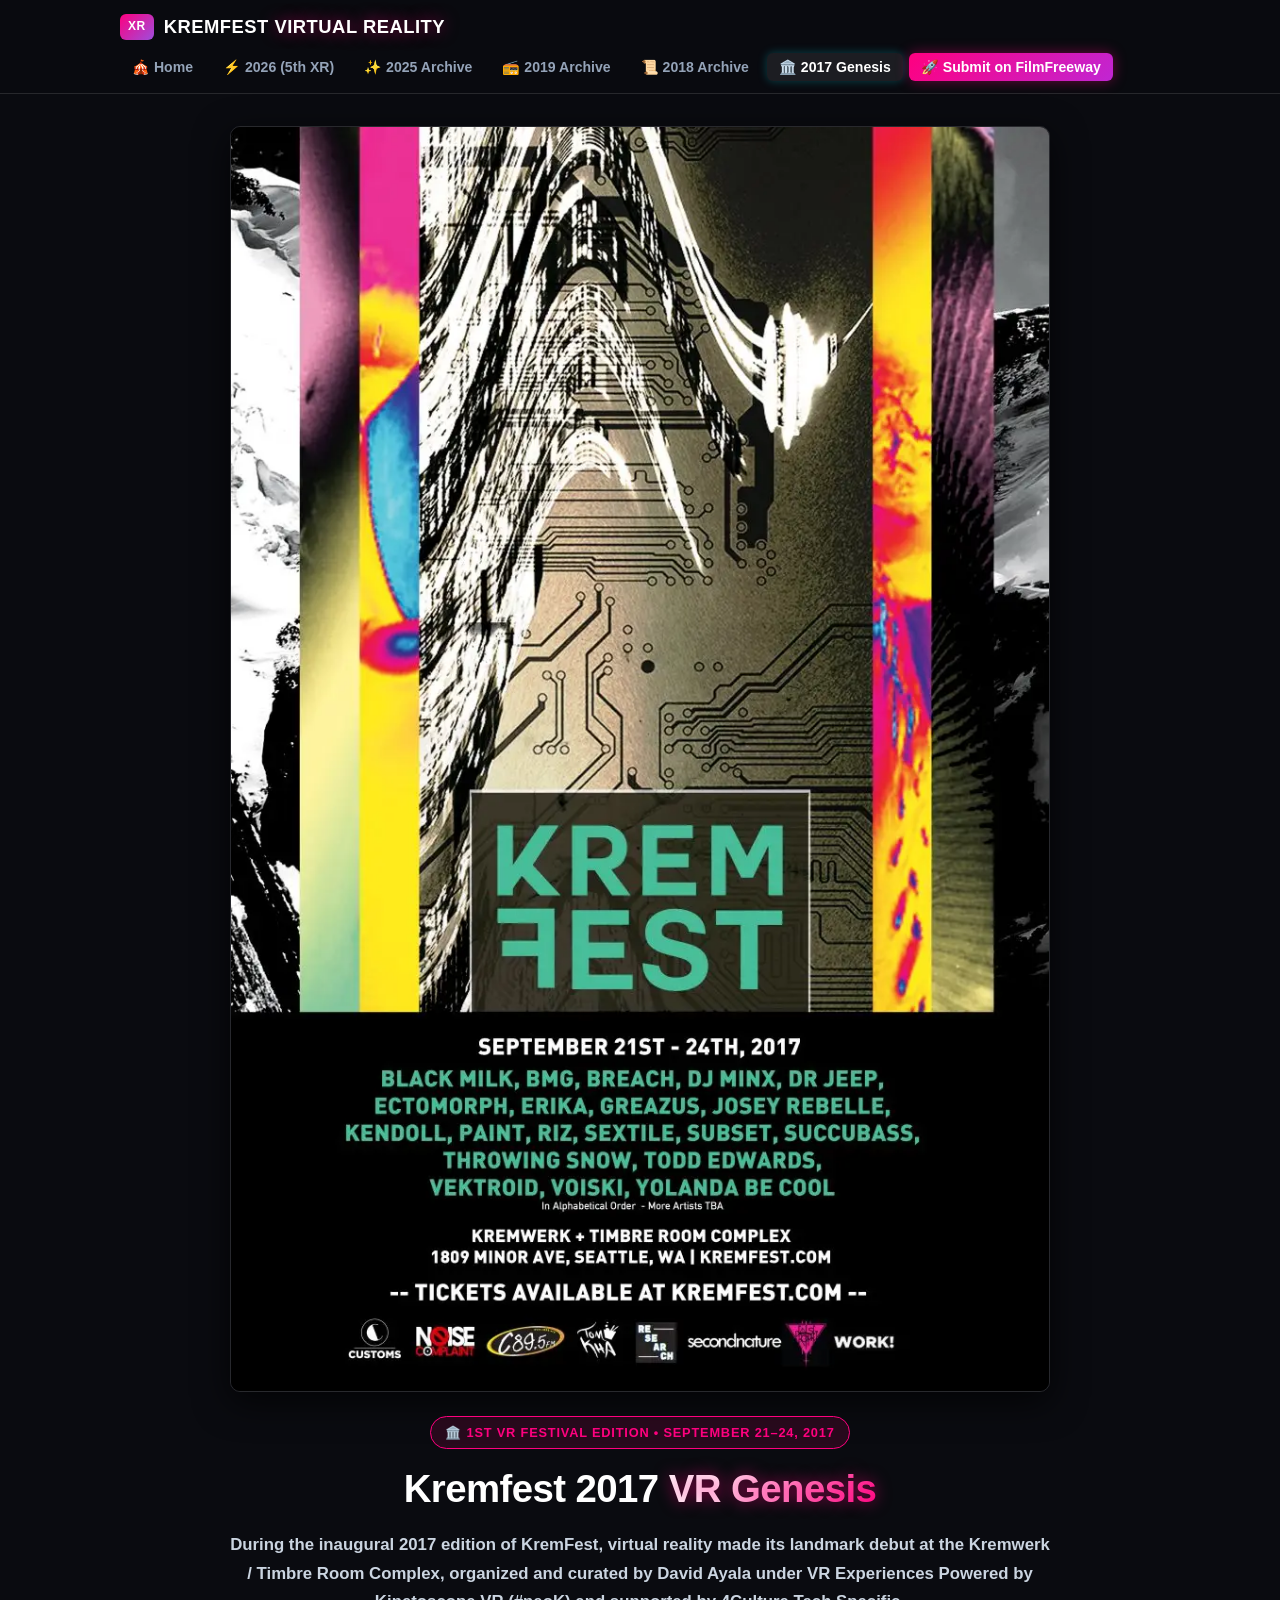
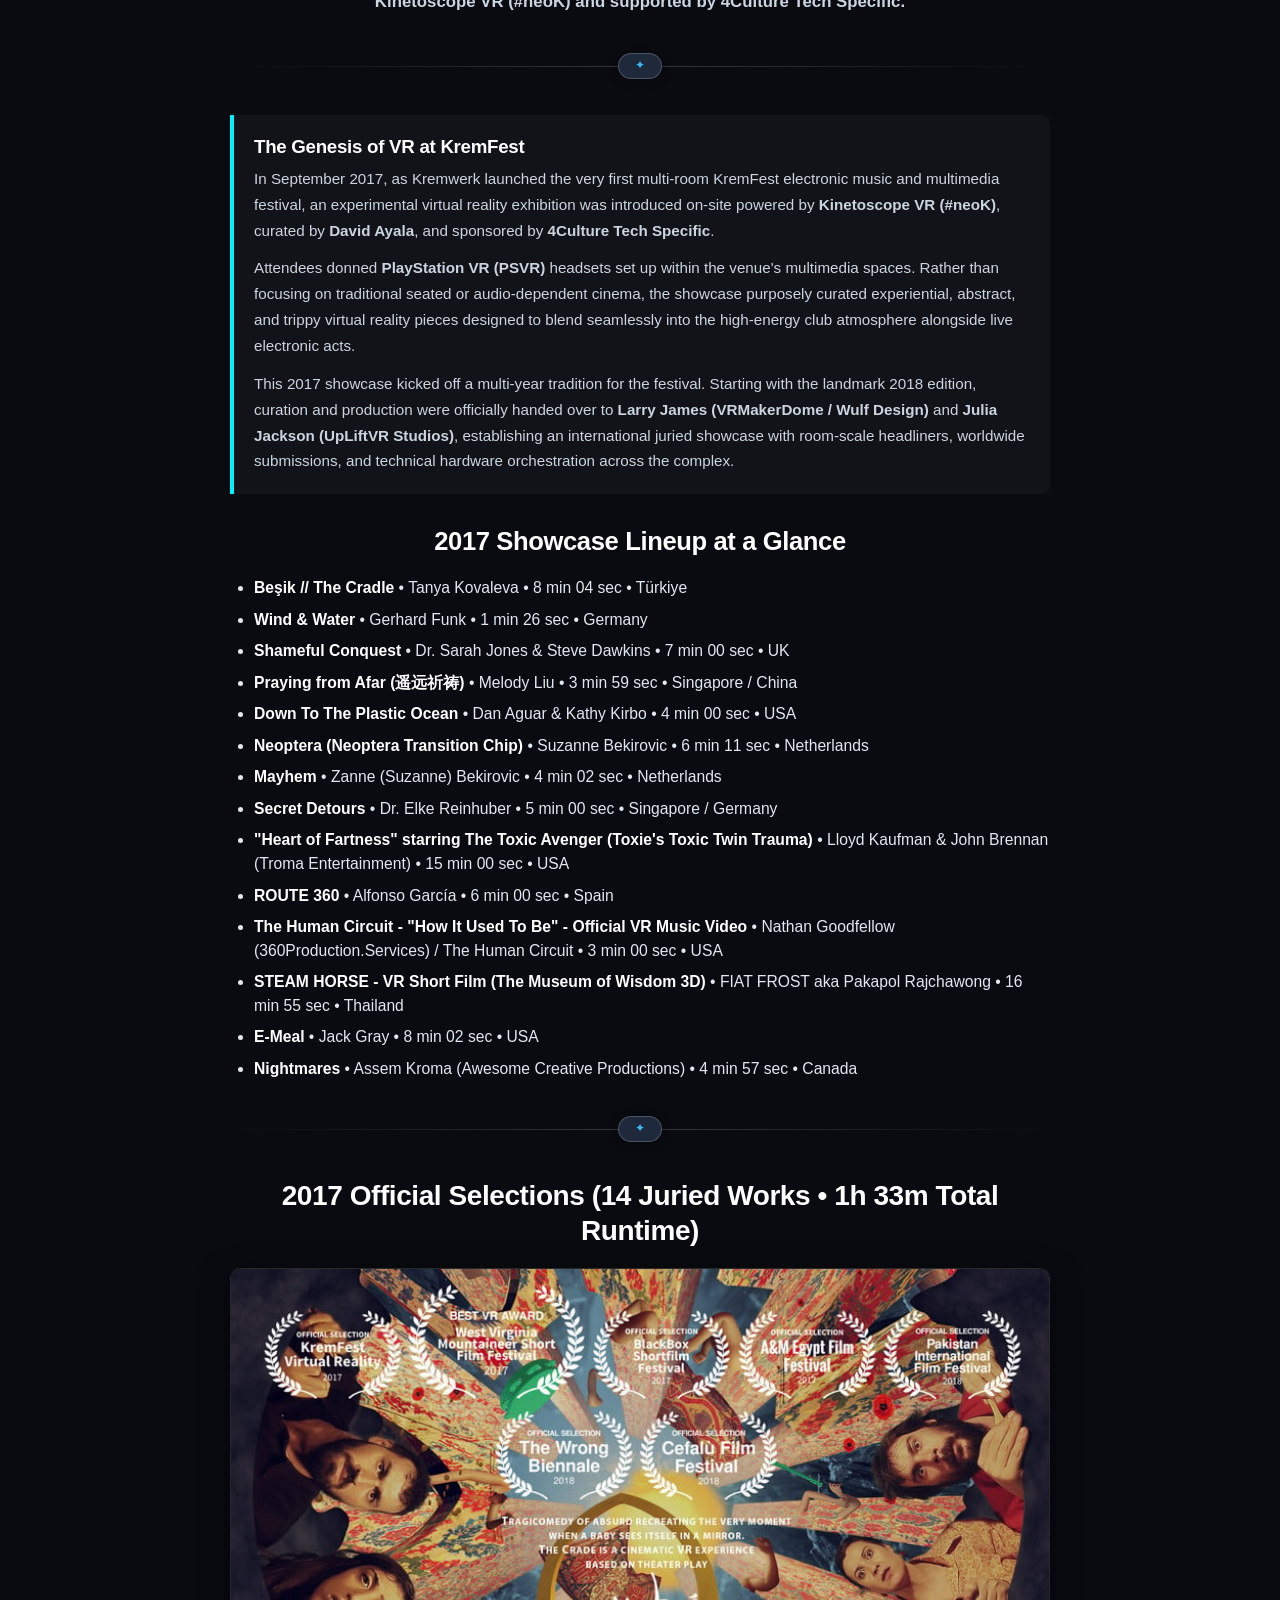
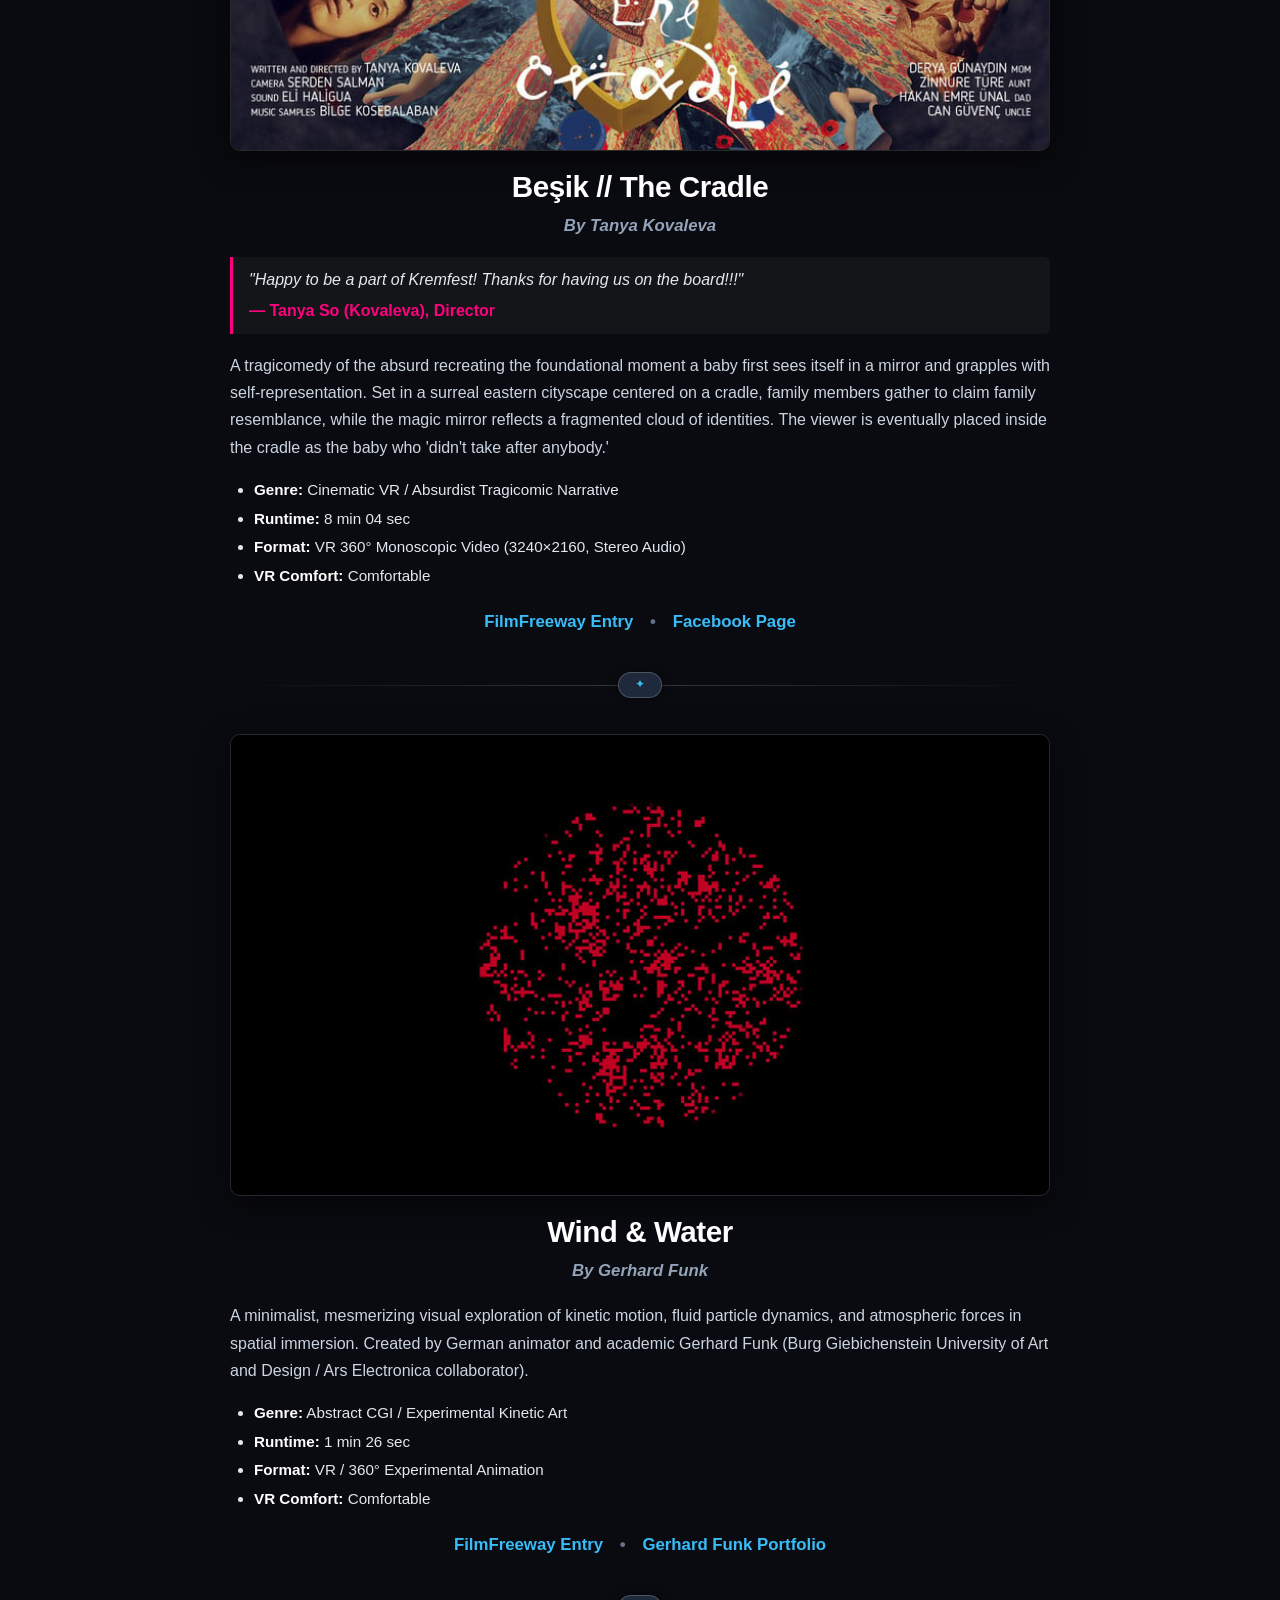
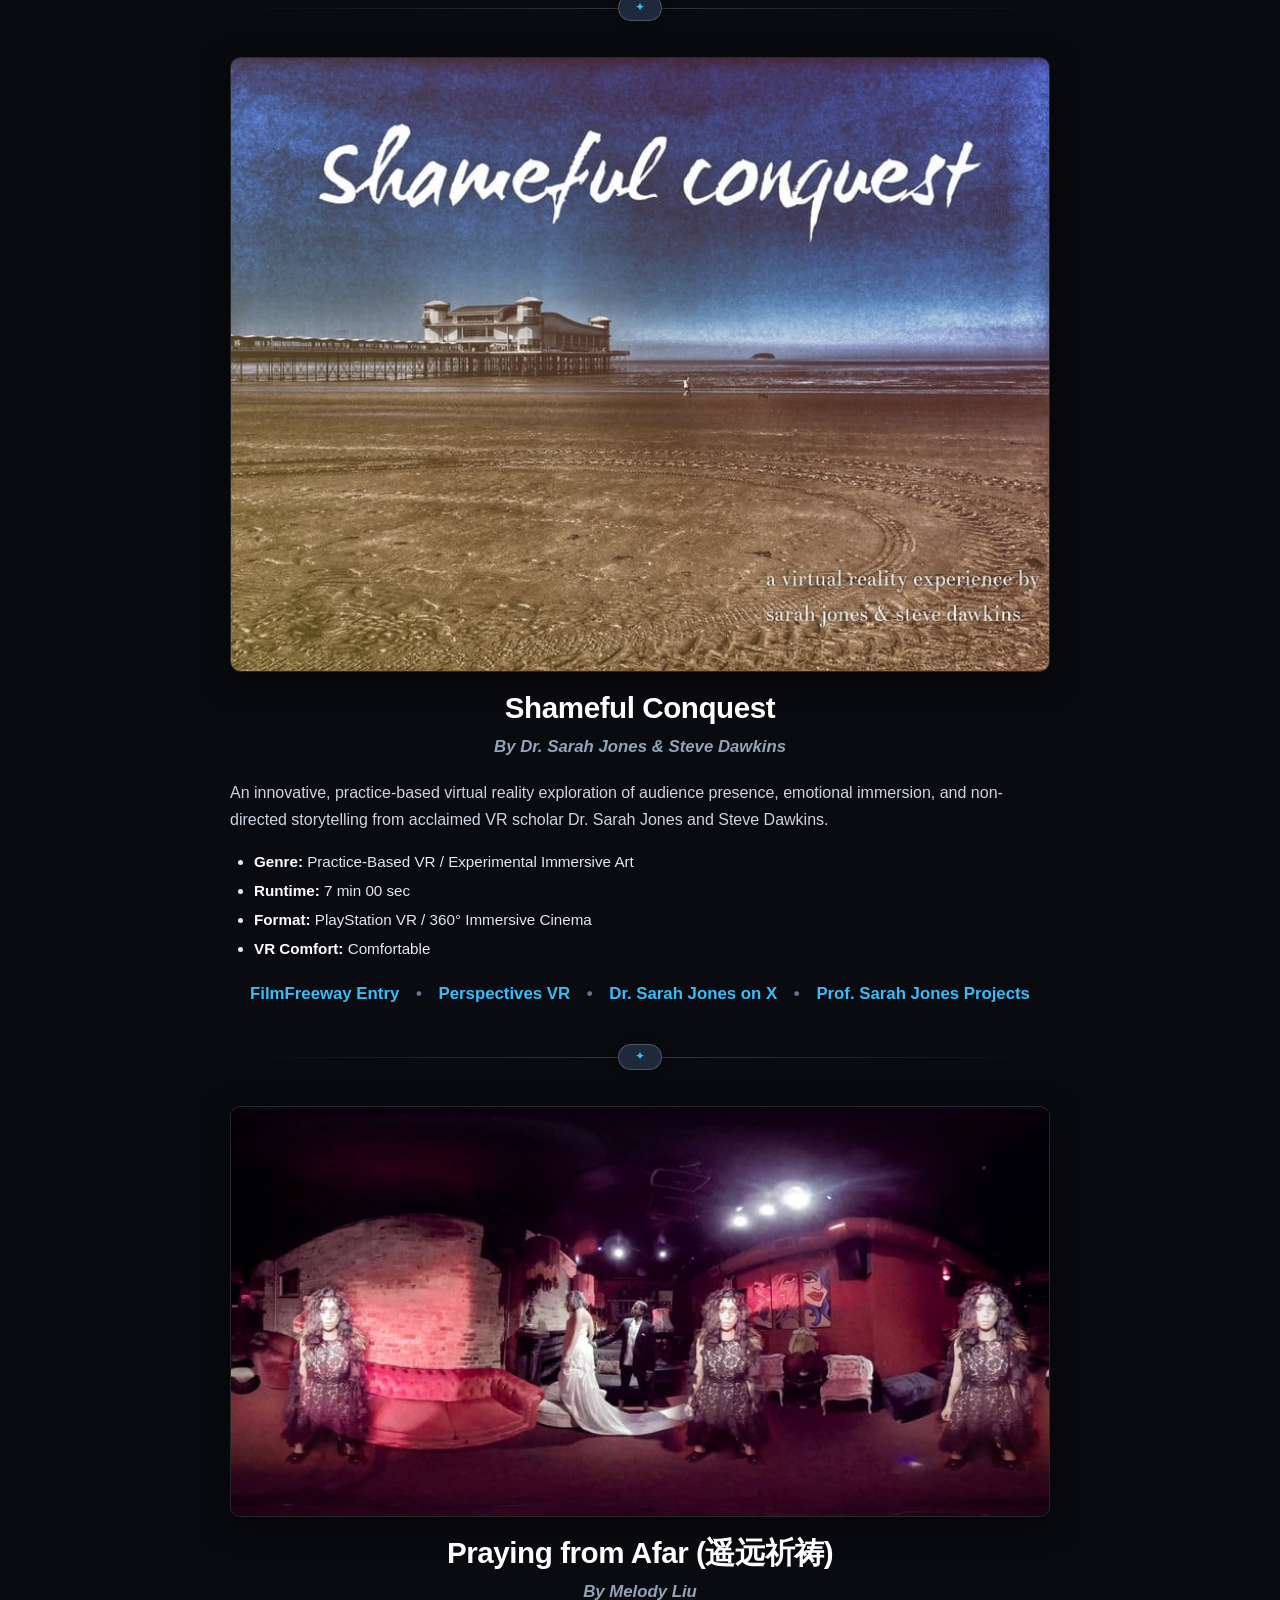
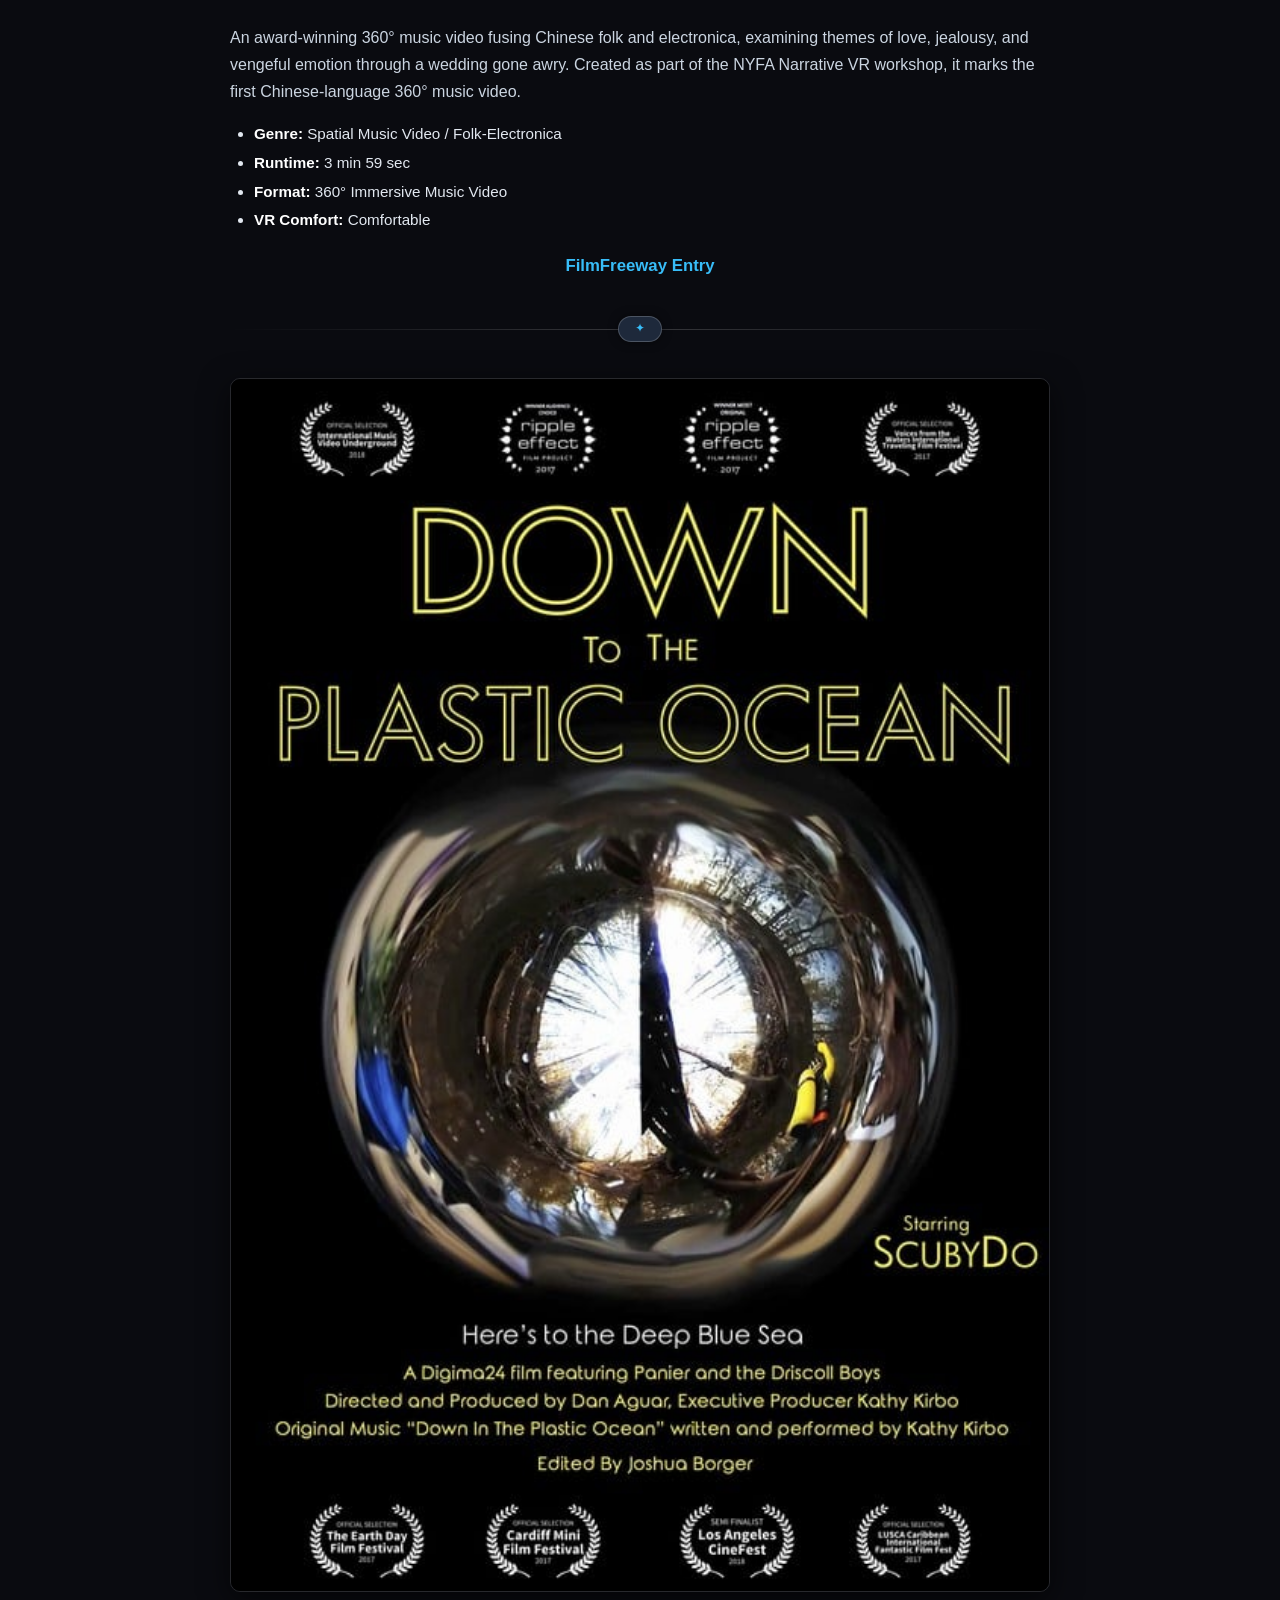
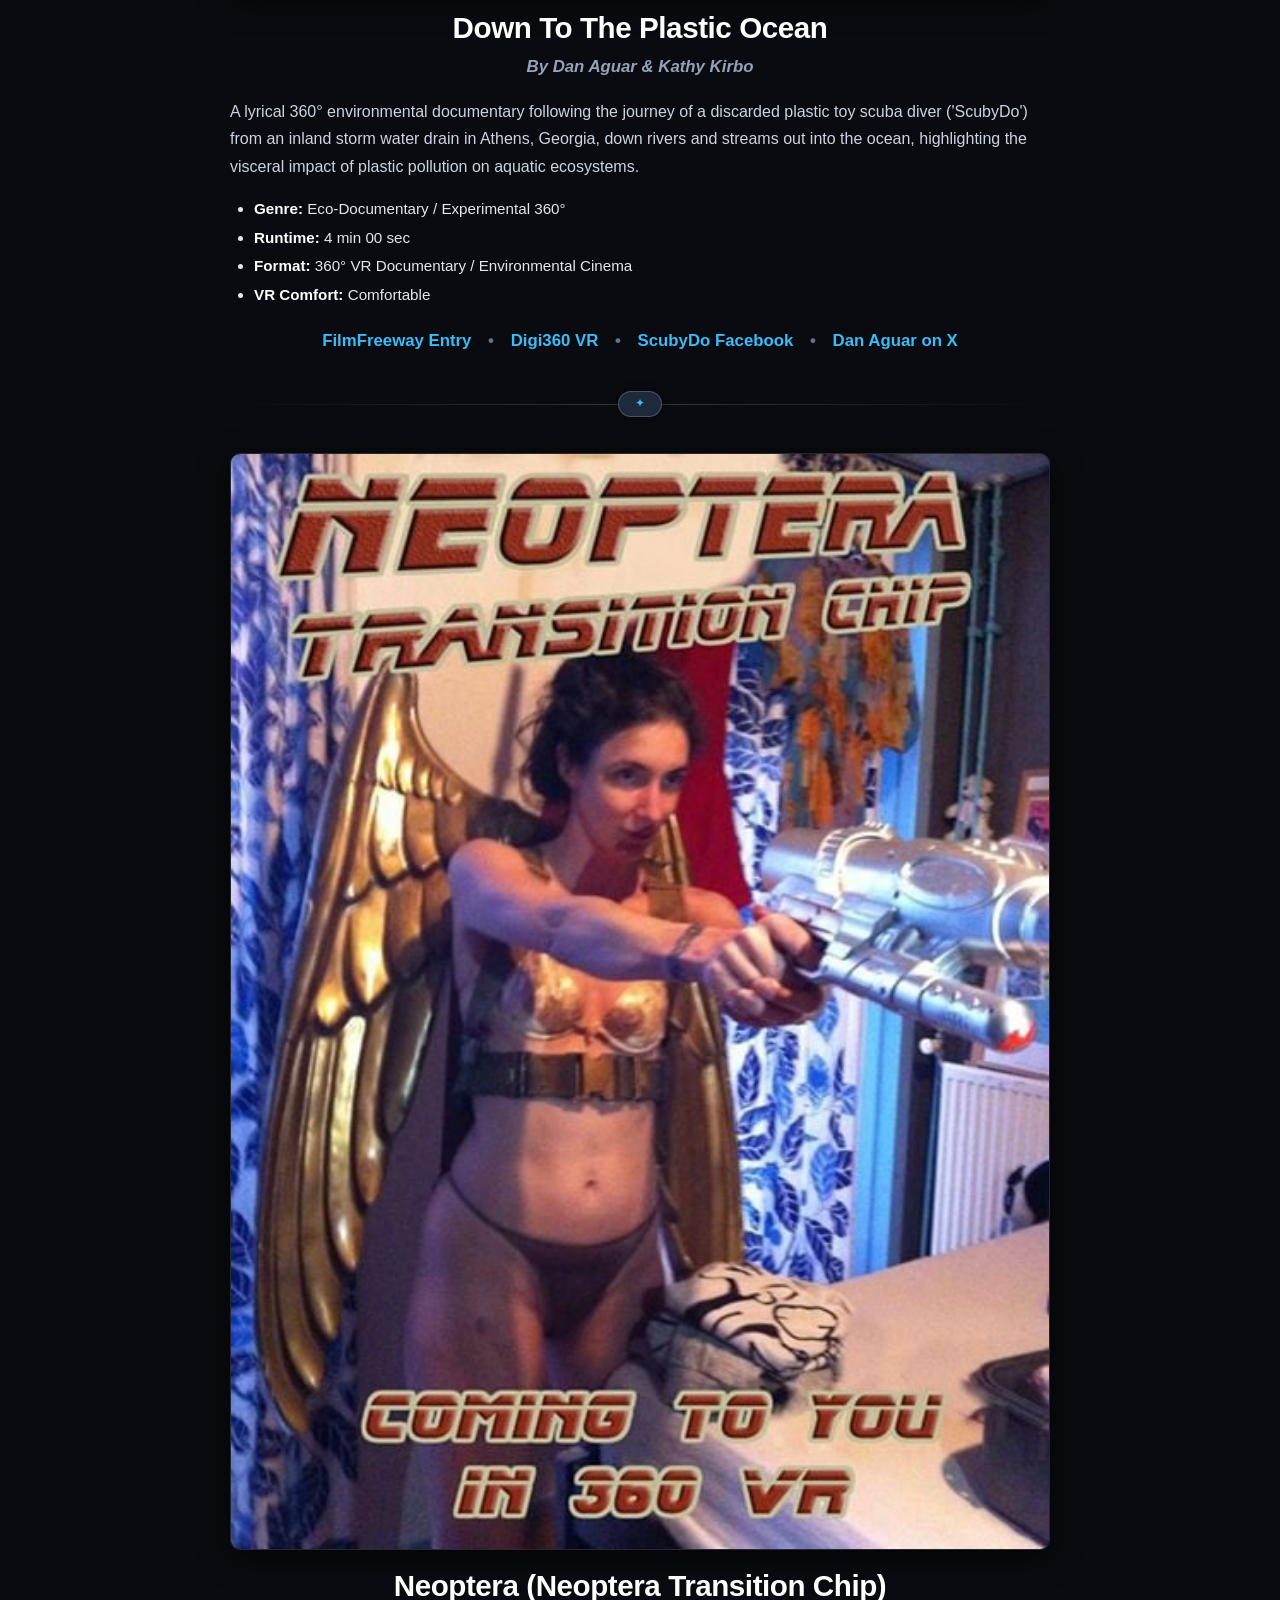
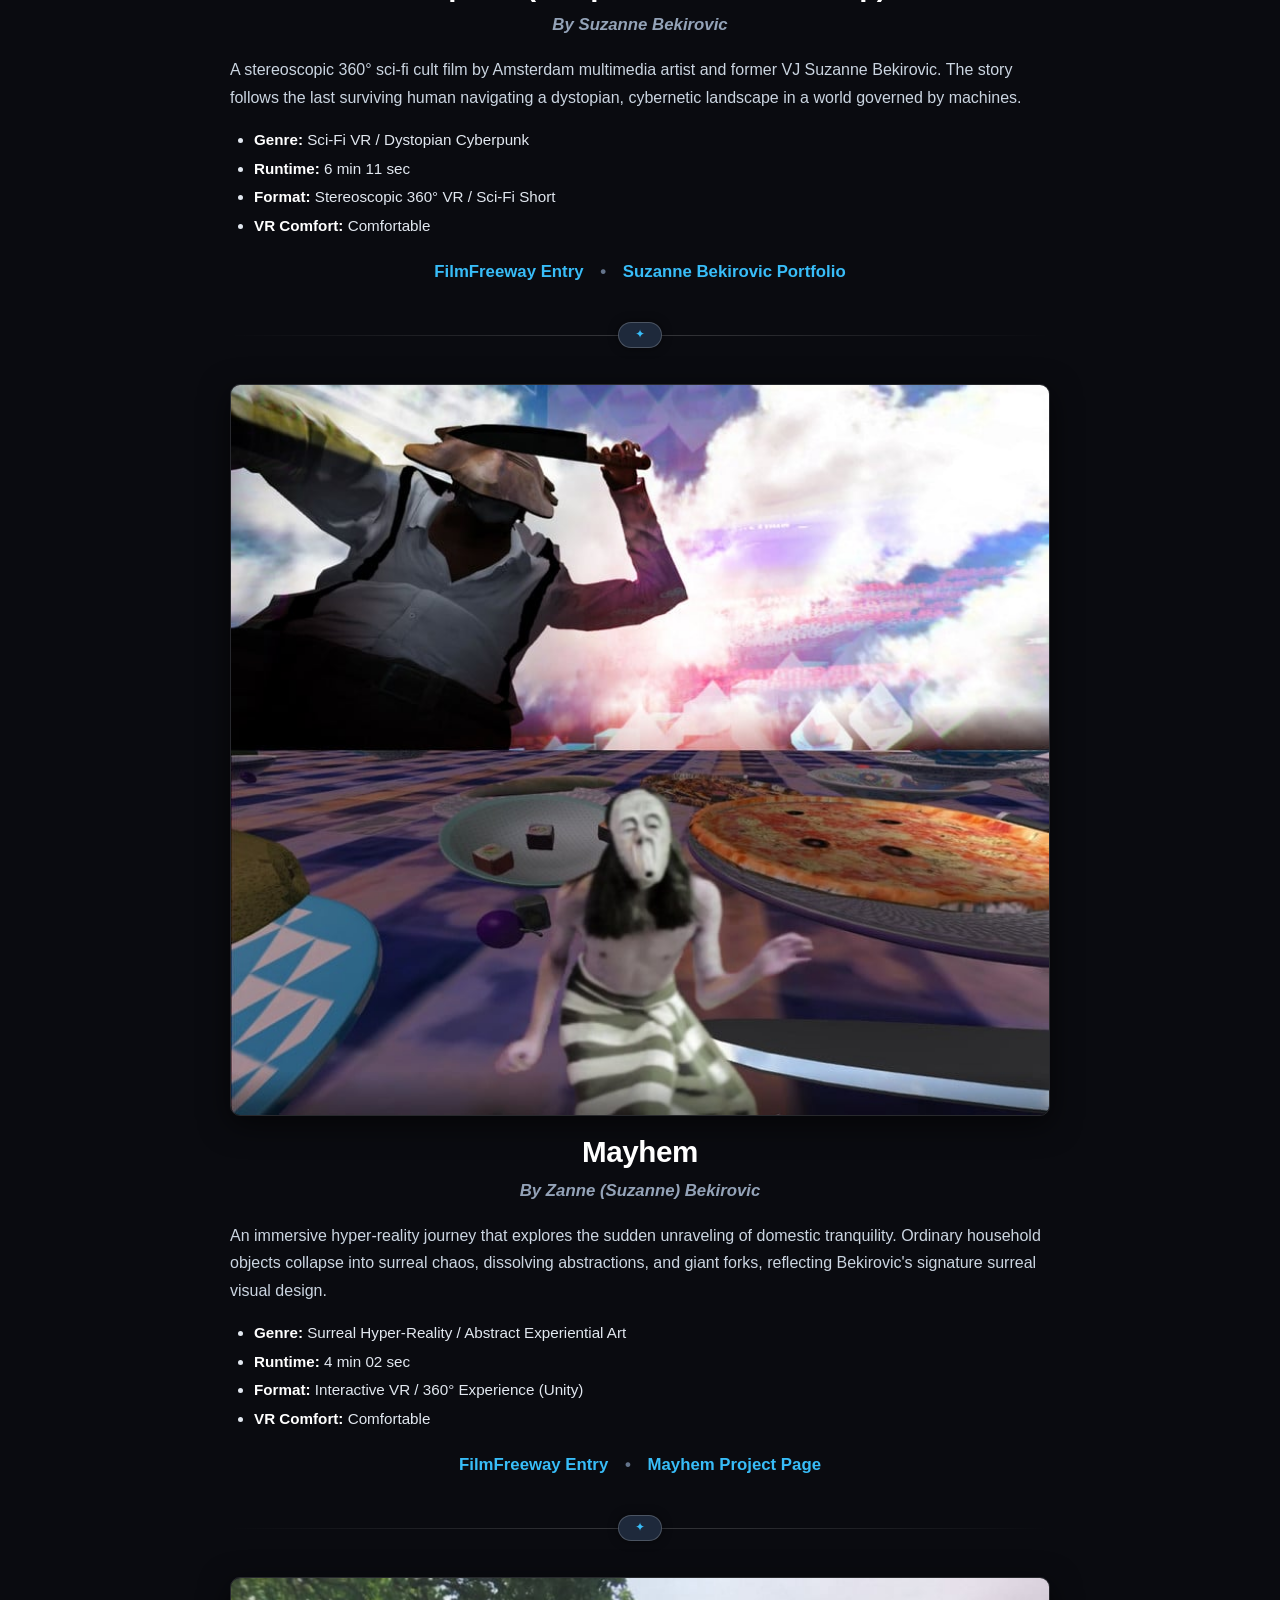
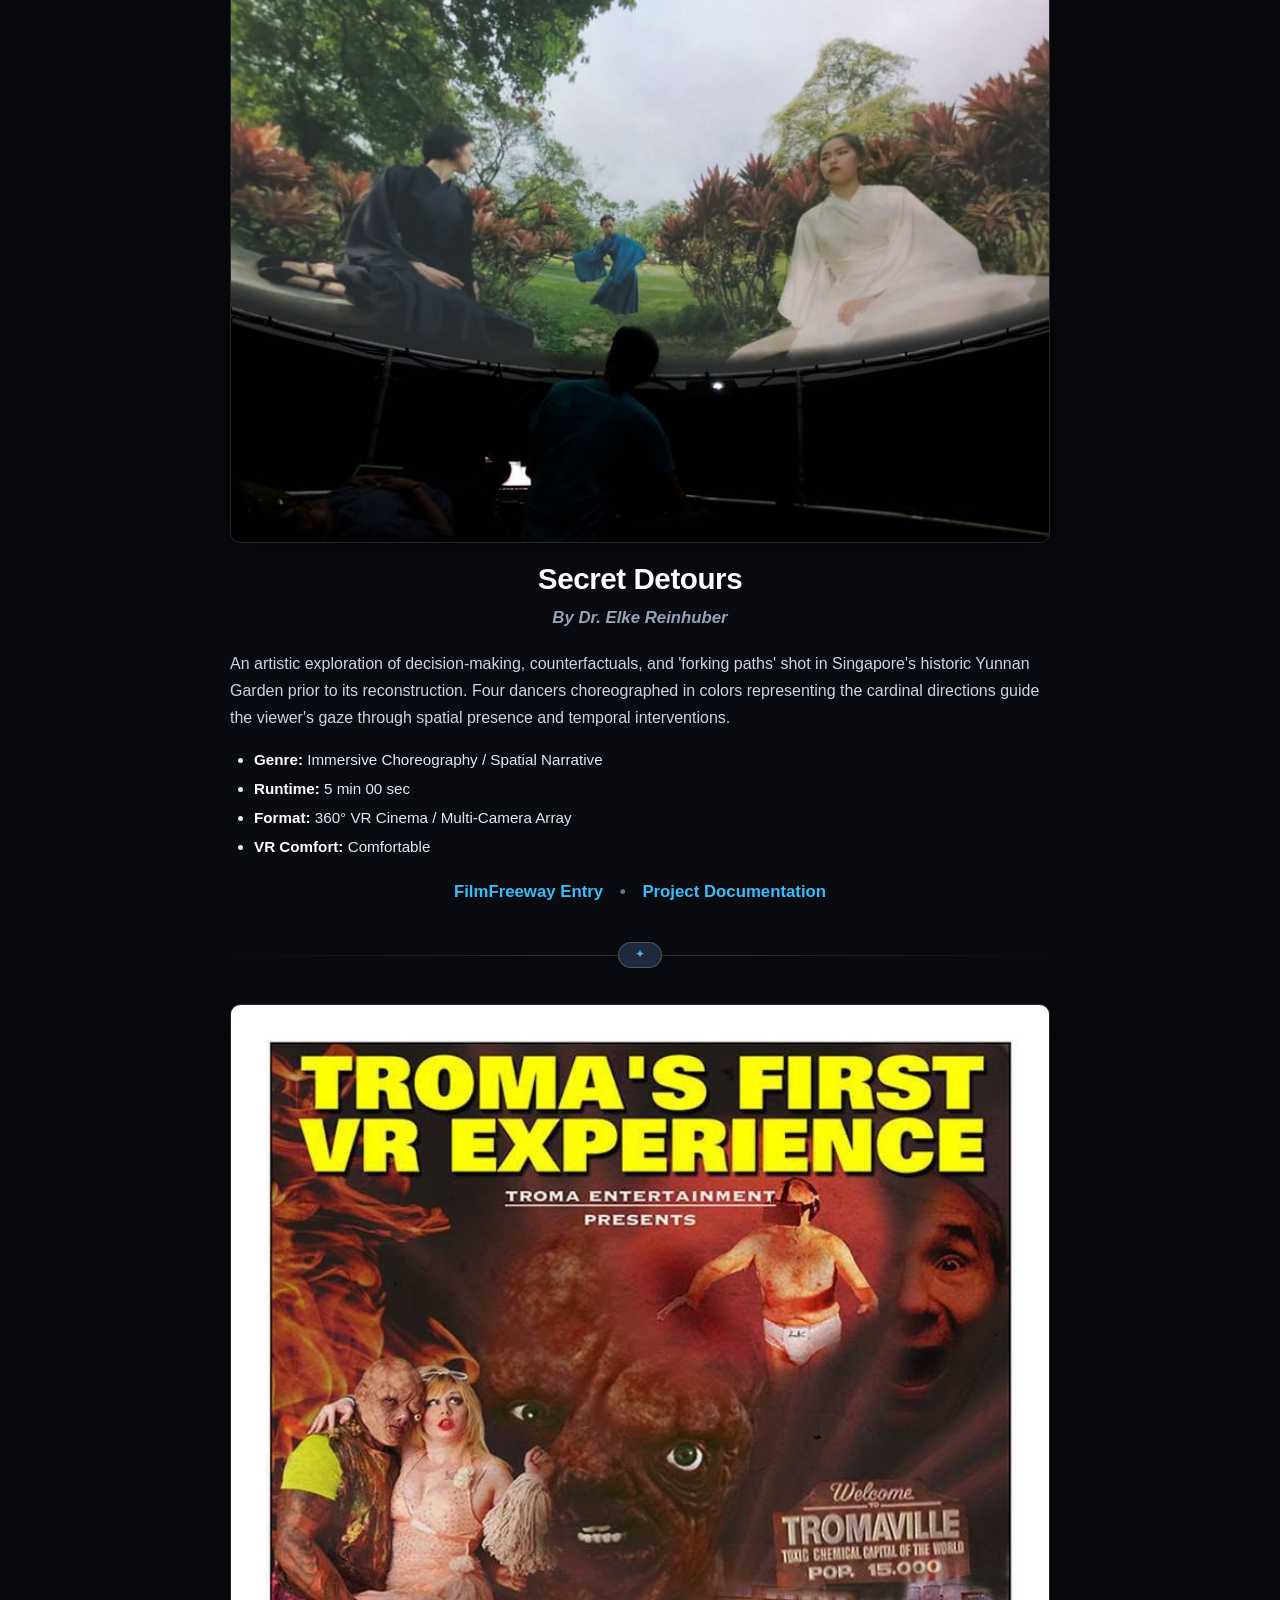
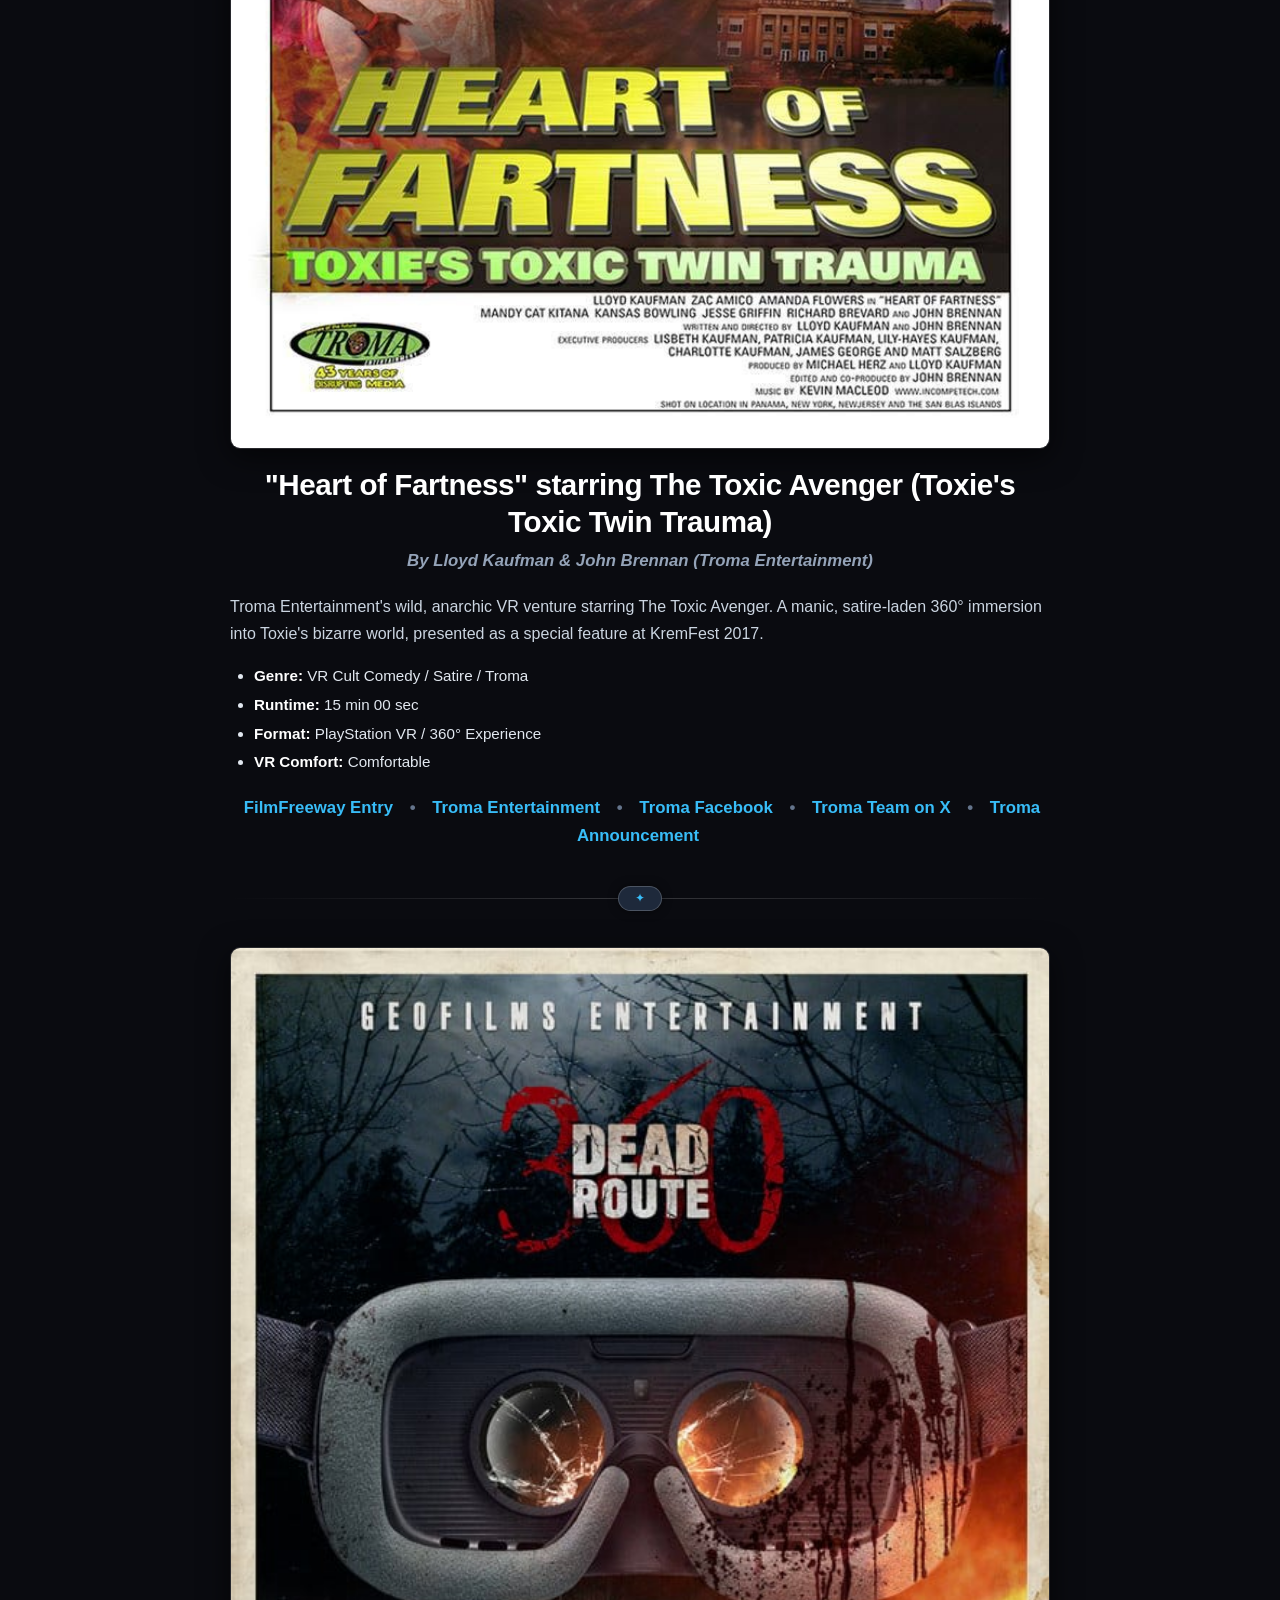
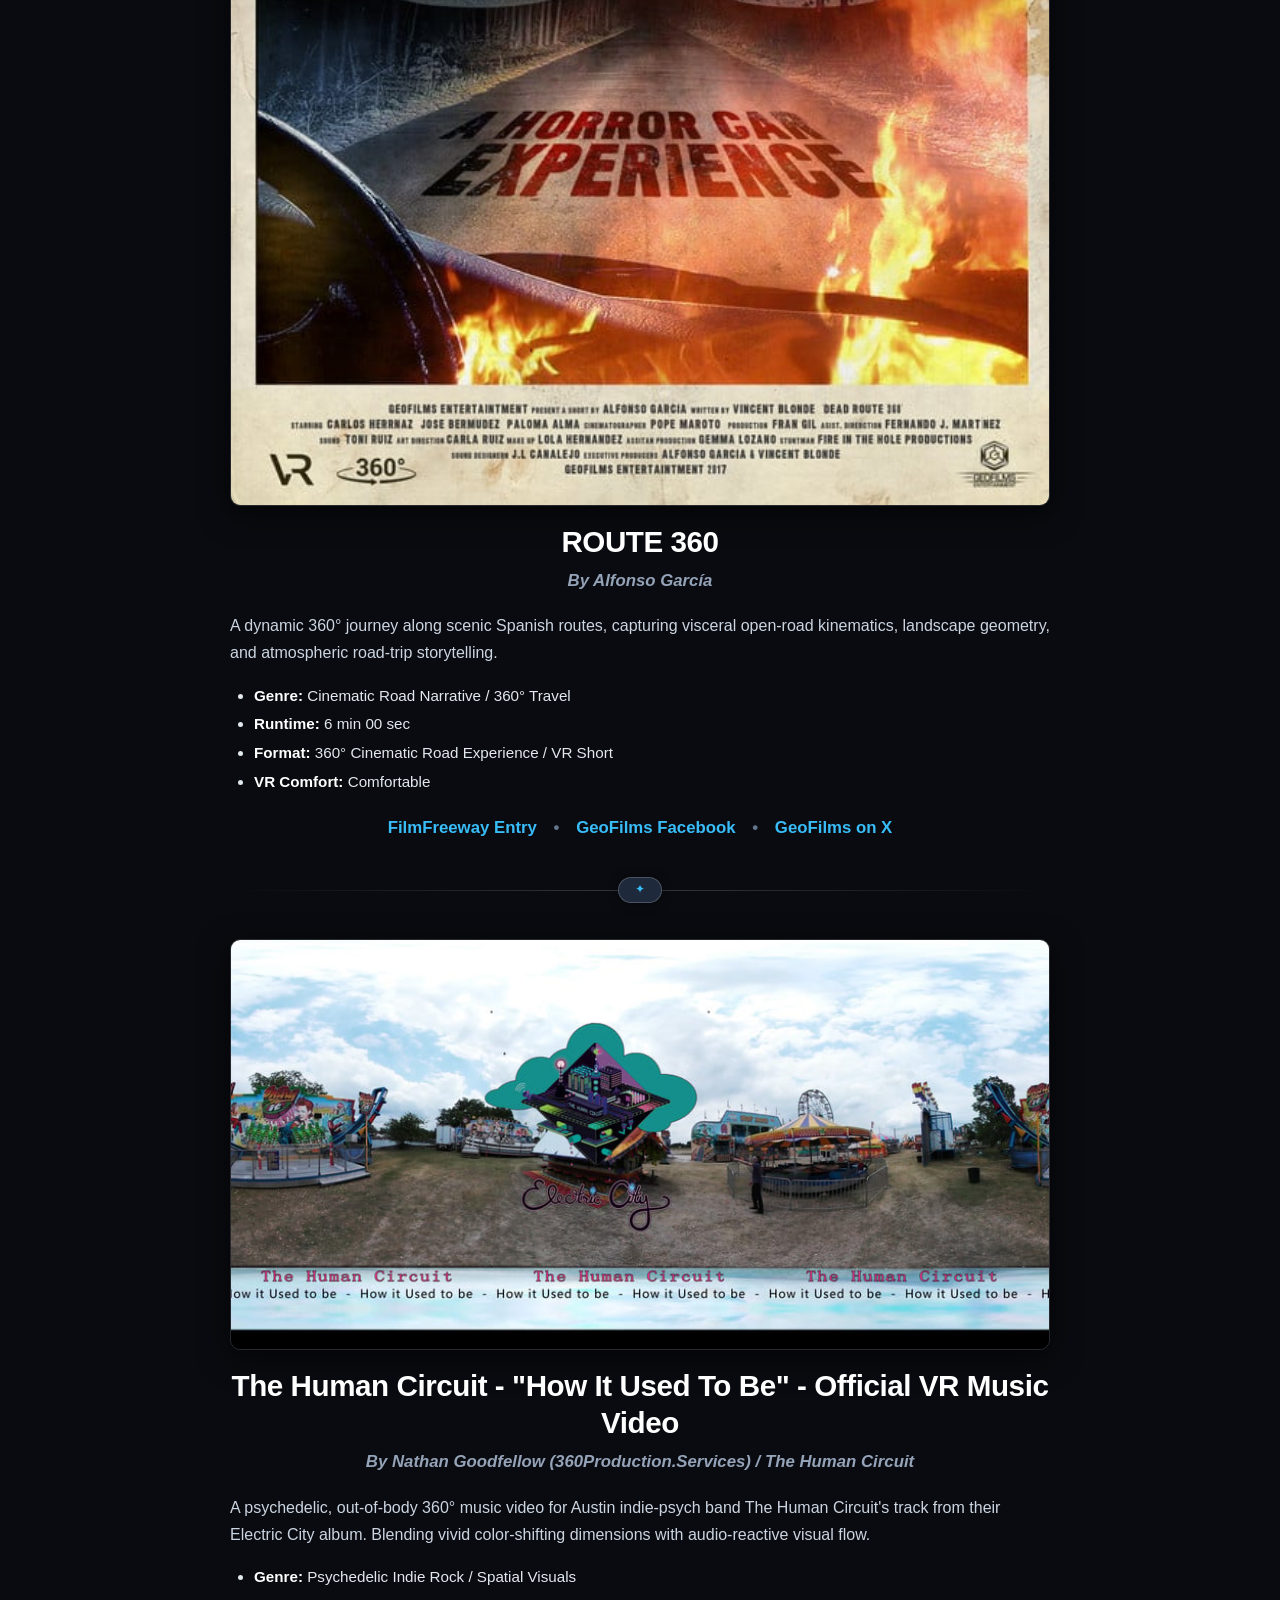
==== commit ed7144c4: "feat(qr): reduce QR density via canonical URLs, switch to square modules, recalibrate error correcti" ====
--- a/2017/index.html
+++ b/2017/index.html
@@ -389,7 +389,7 @@
         Curated & Designed by <strong>Larry James</strong> at <strong>Wulf Design Studios</strong> — Interactive XR Exhibitions, Spatial Computing, 3D Worlds & Bespoke Festival Portals.
       </div>
       <div class="footer-studio-actions">
-        <a href="https://wulfdesign.github.io?utm_source=kremfest-xr&utm_medium=referral&utm_campaign=footer_studio" target="_blank" class="btn-studio-mini">
+        <a href="https://wulfdesign.github.io" target="_blank" class="btn-studio-mini">
           <span>🌐 Portfolio</span> ➔
         </a>
         <a href="https://wulfdesign.github.io/#contact" target="_blank" class="btn-studio-mini-outline">
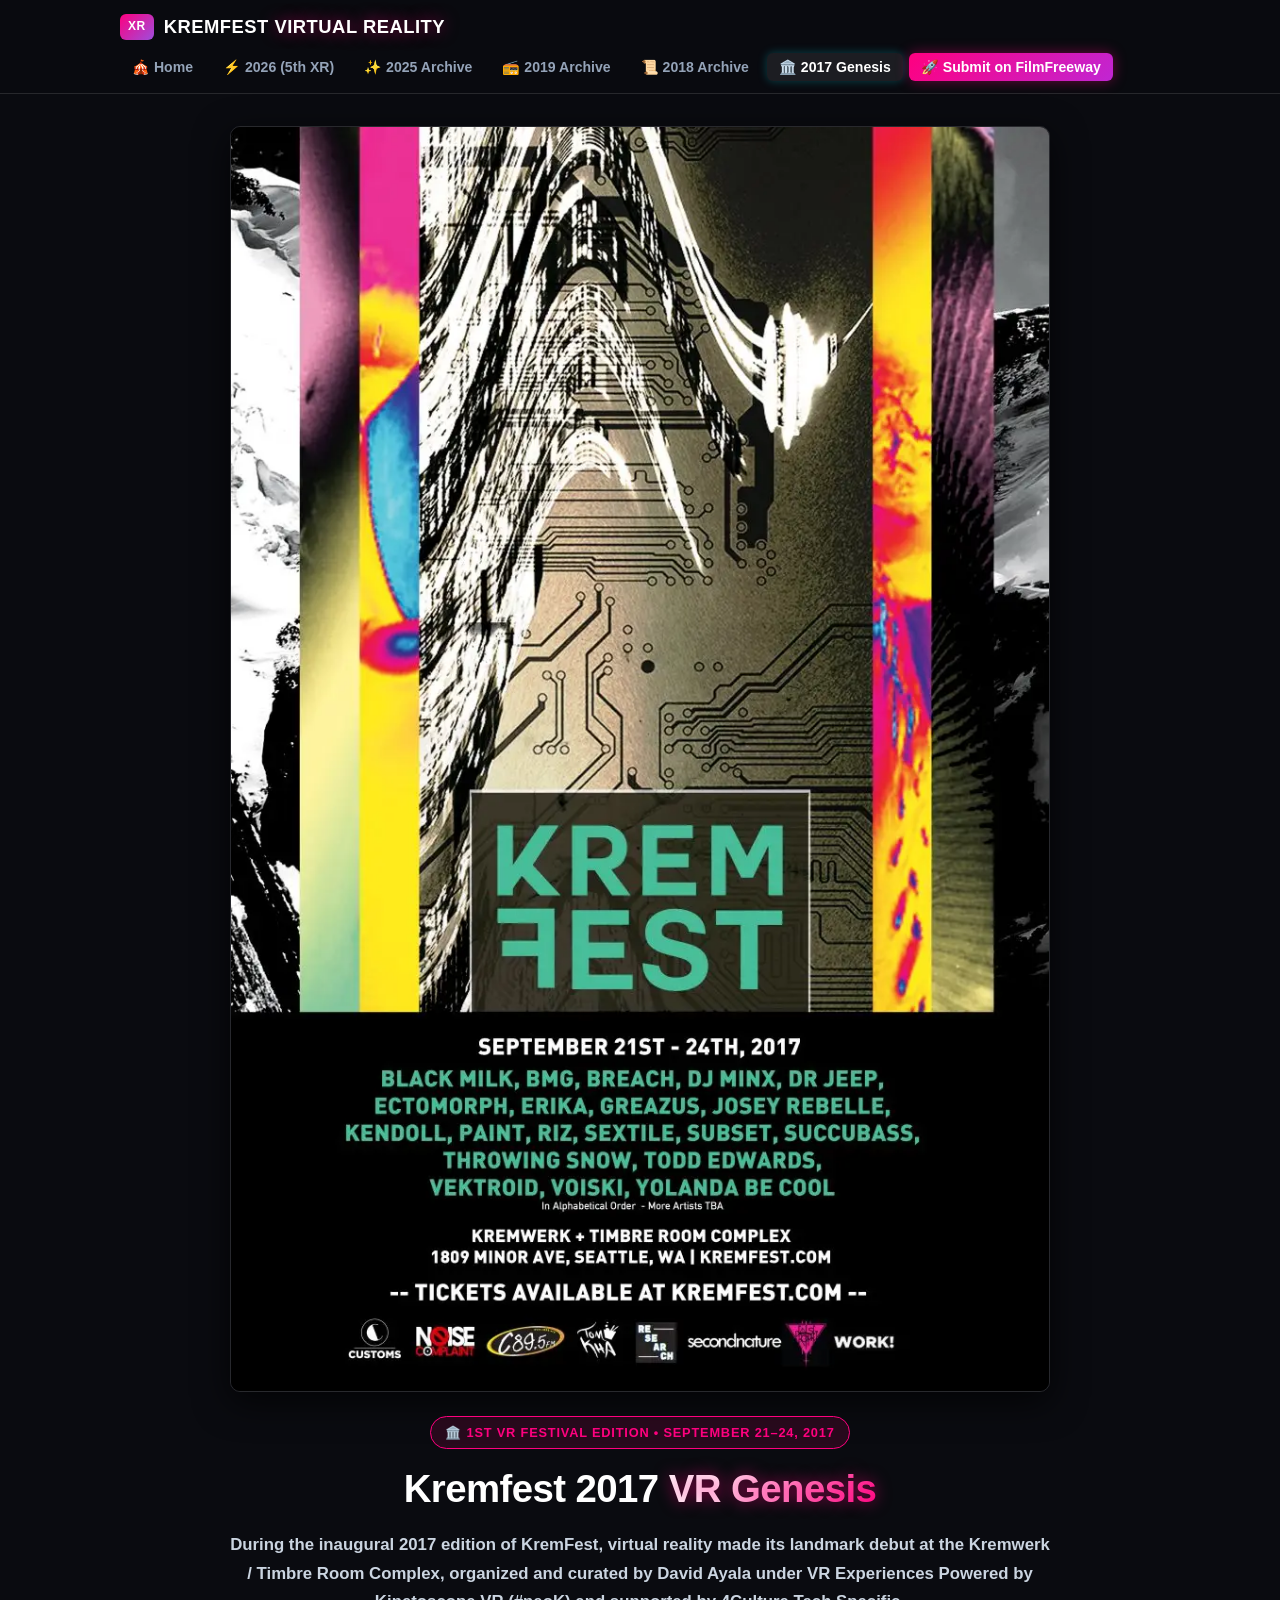
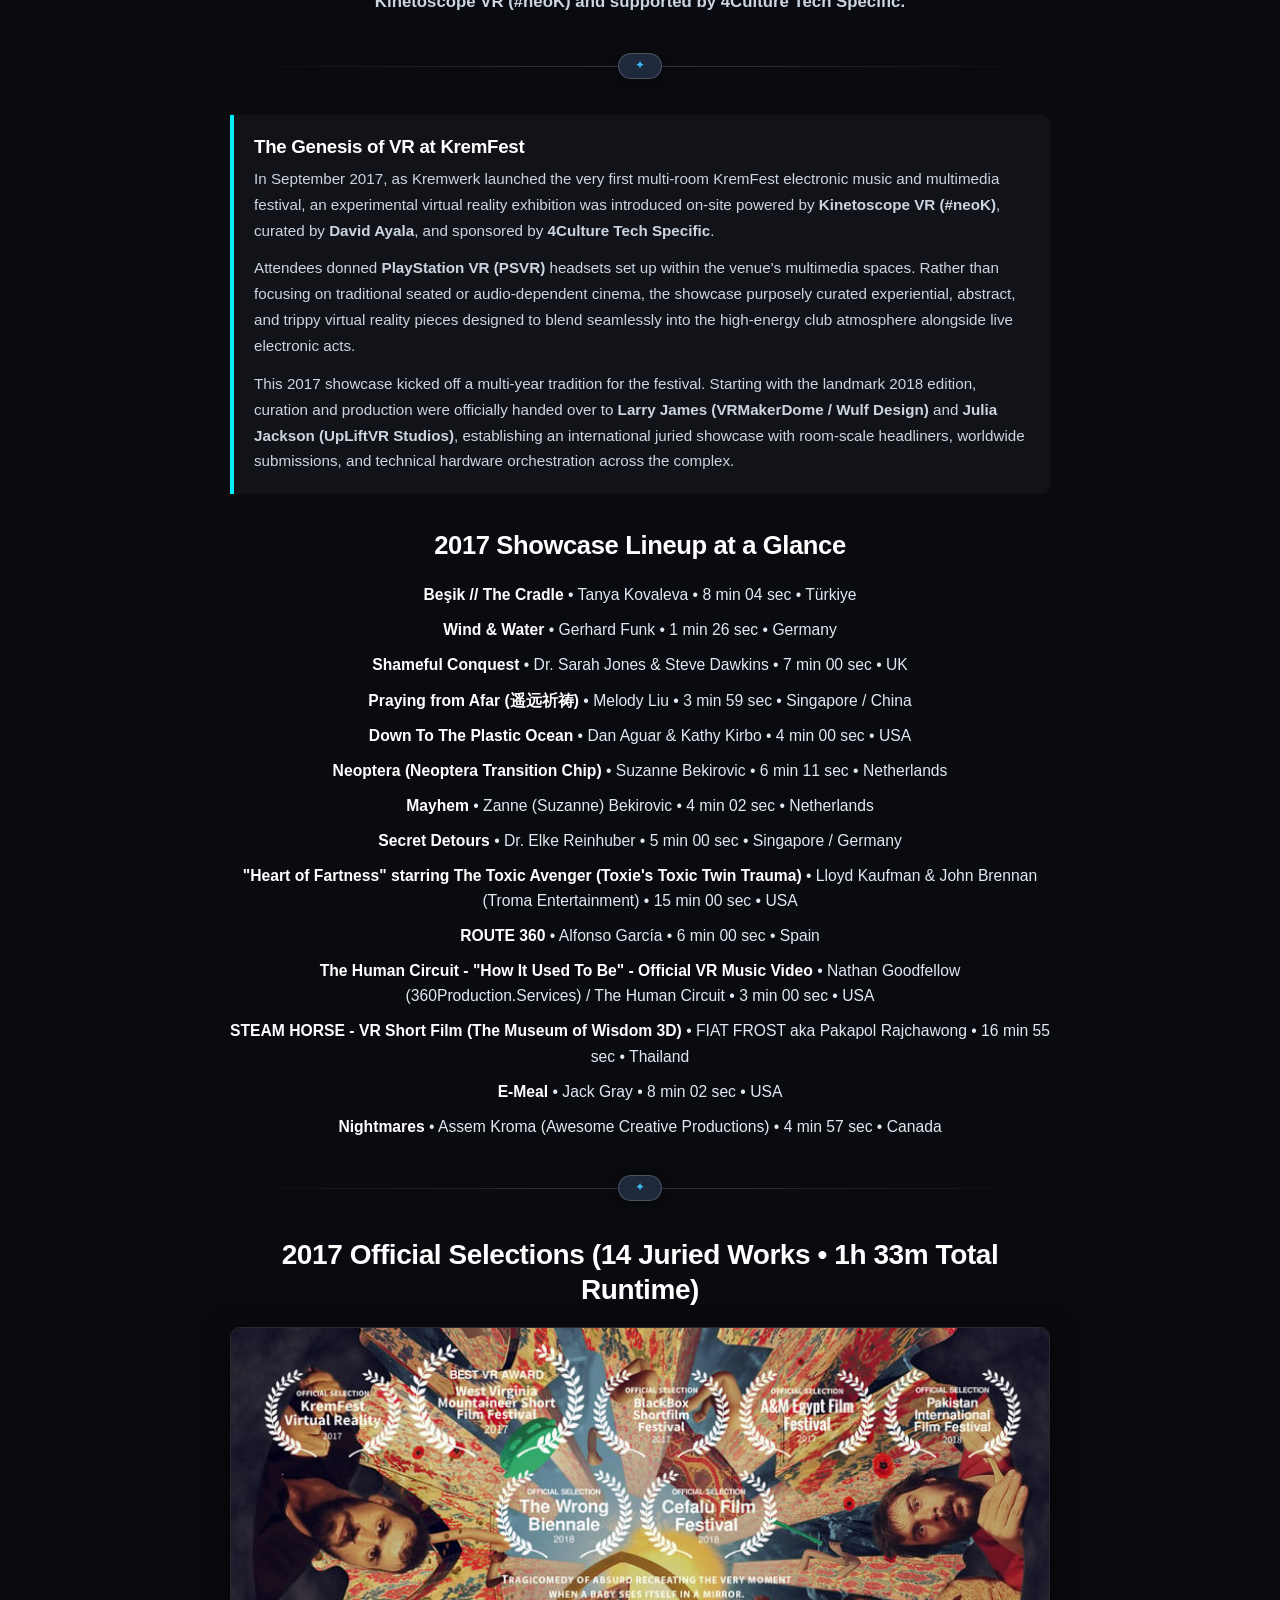
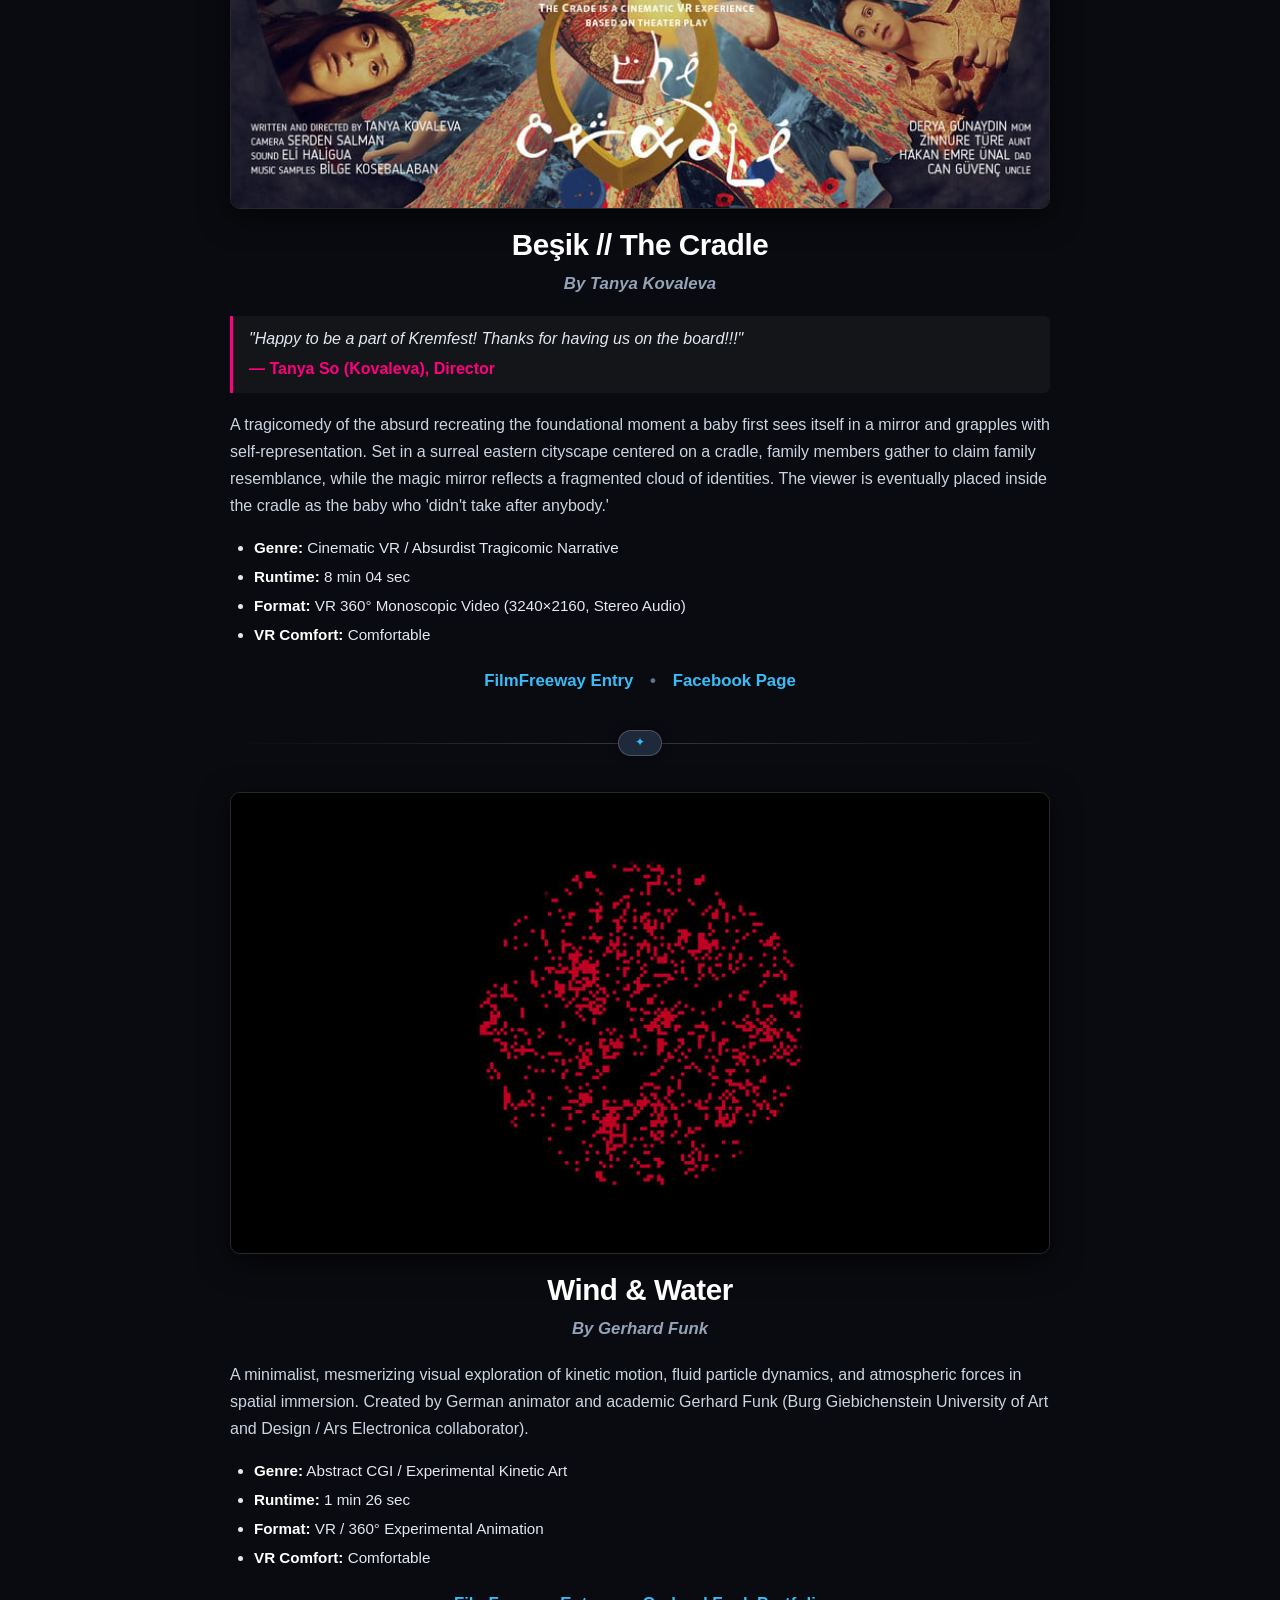
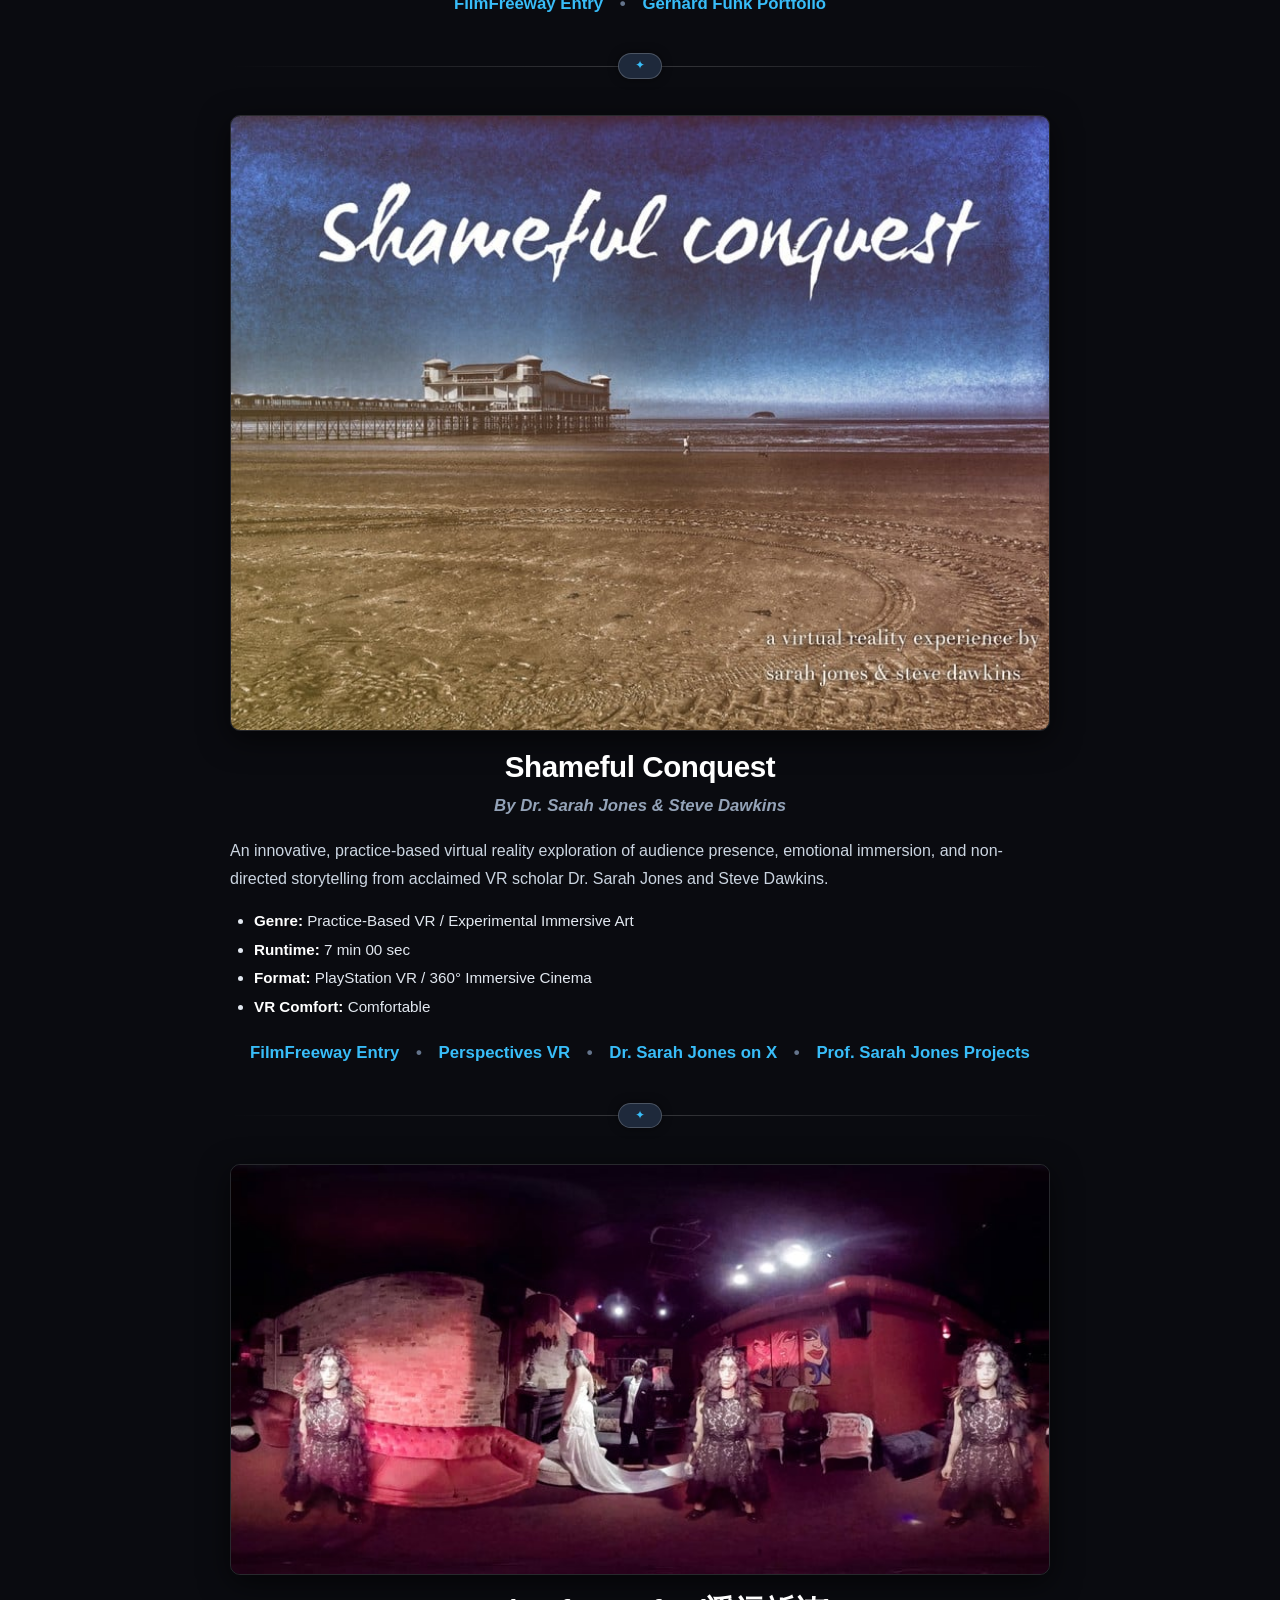
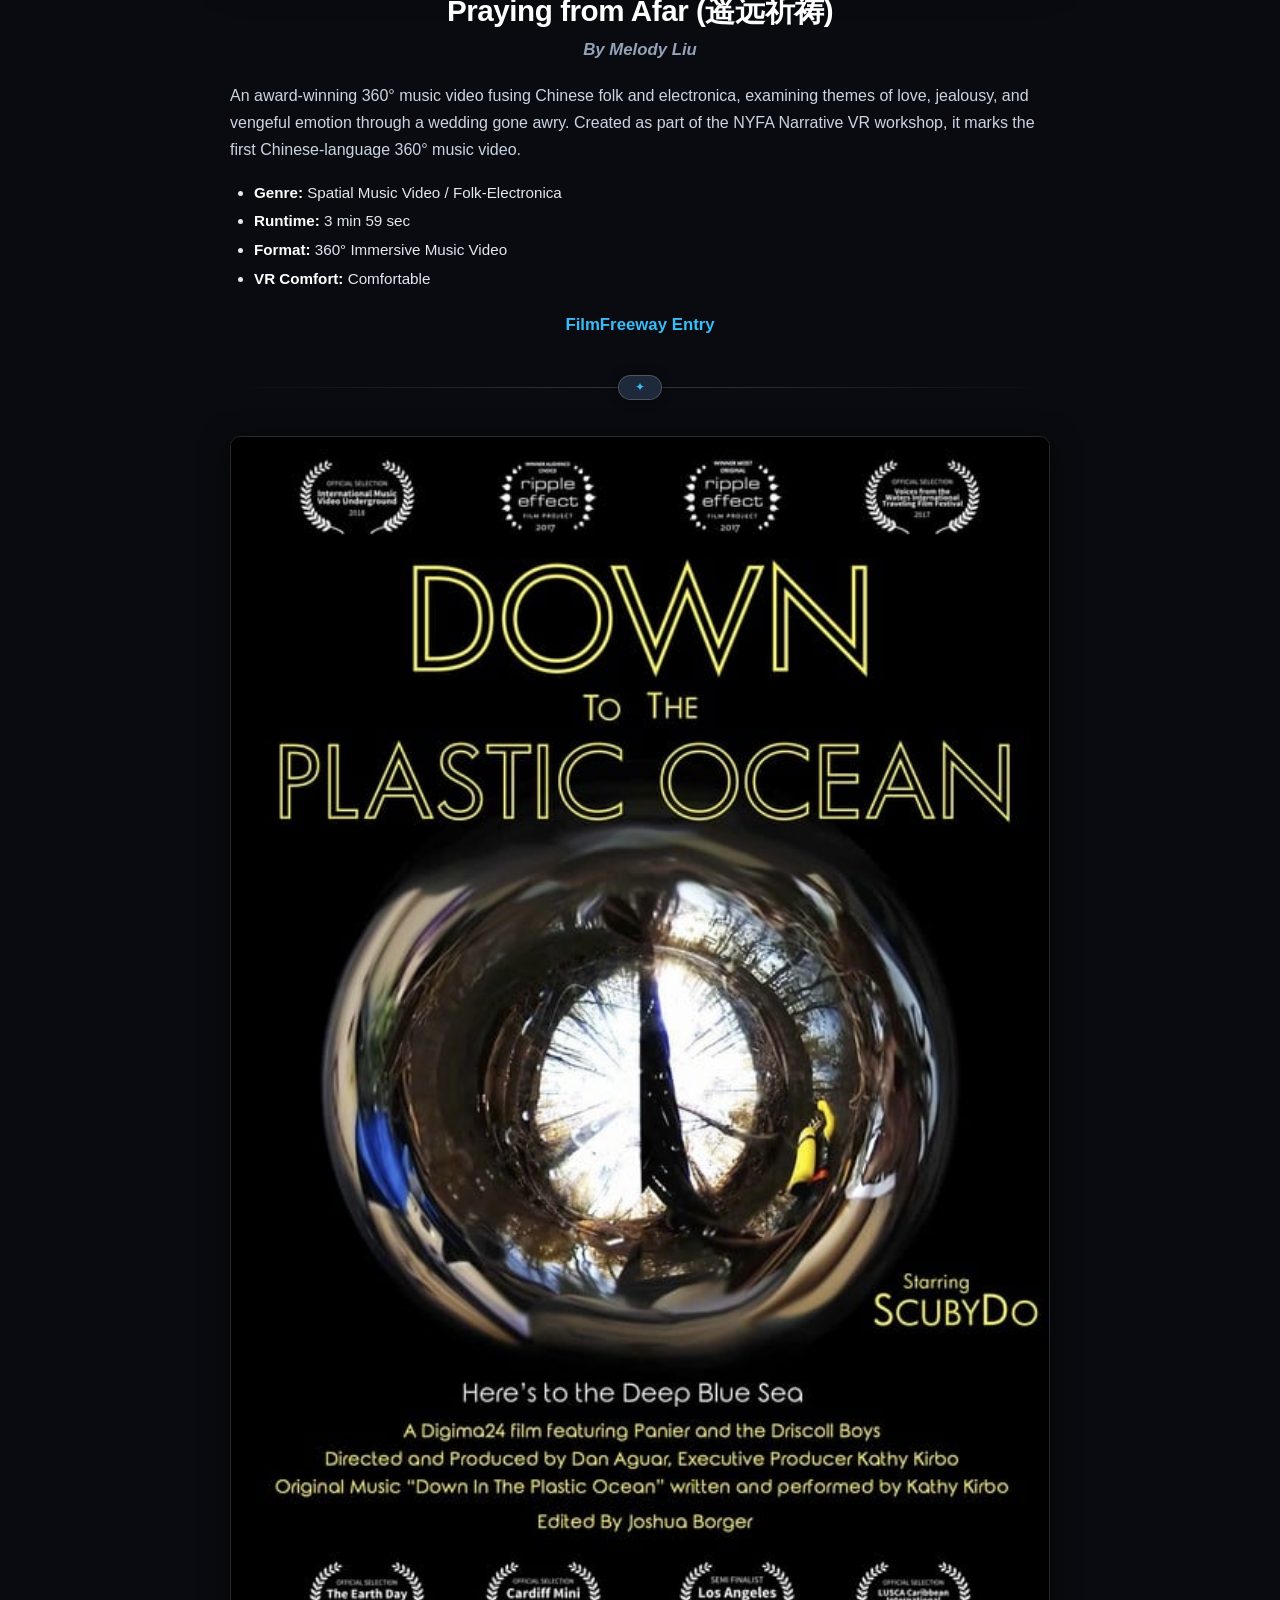
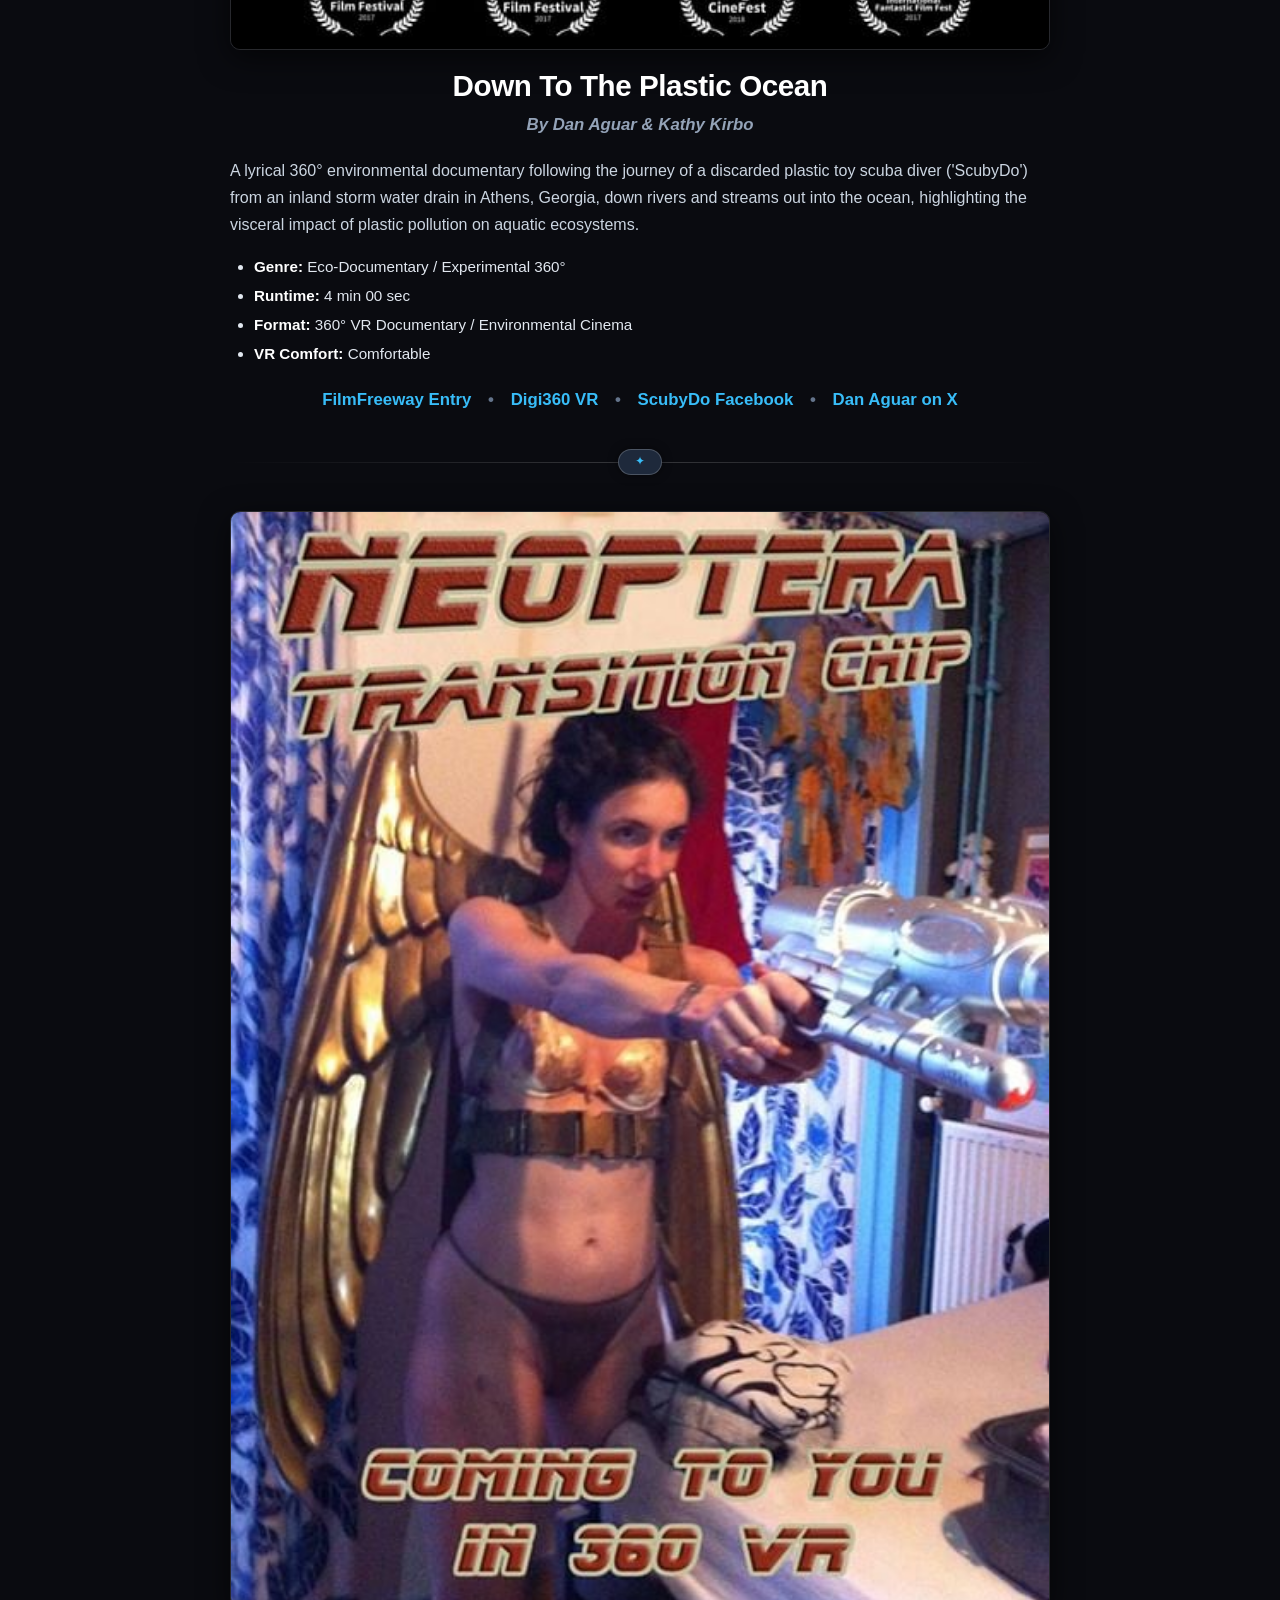
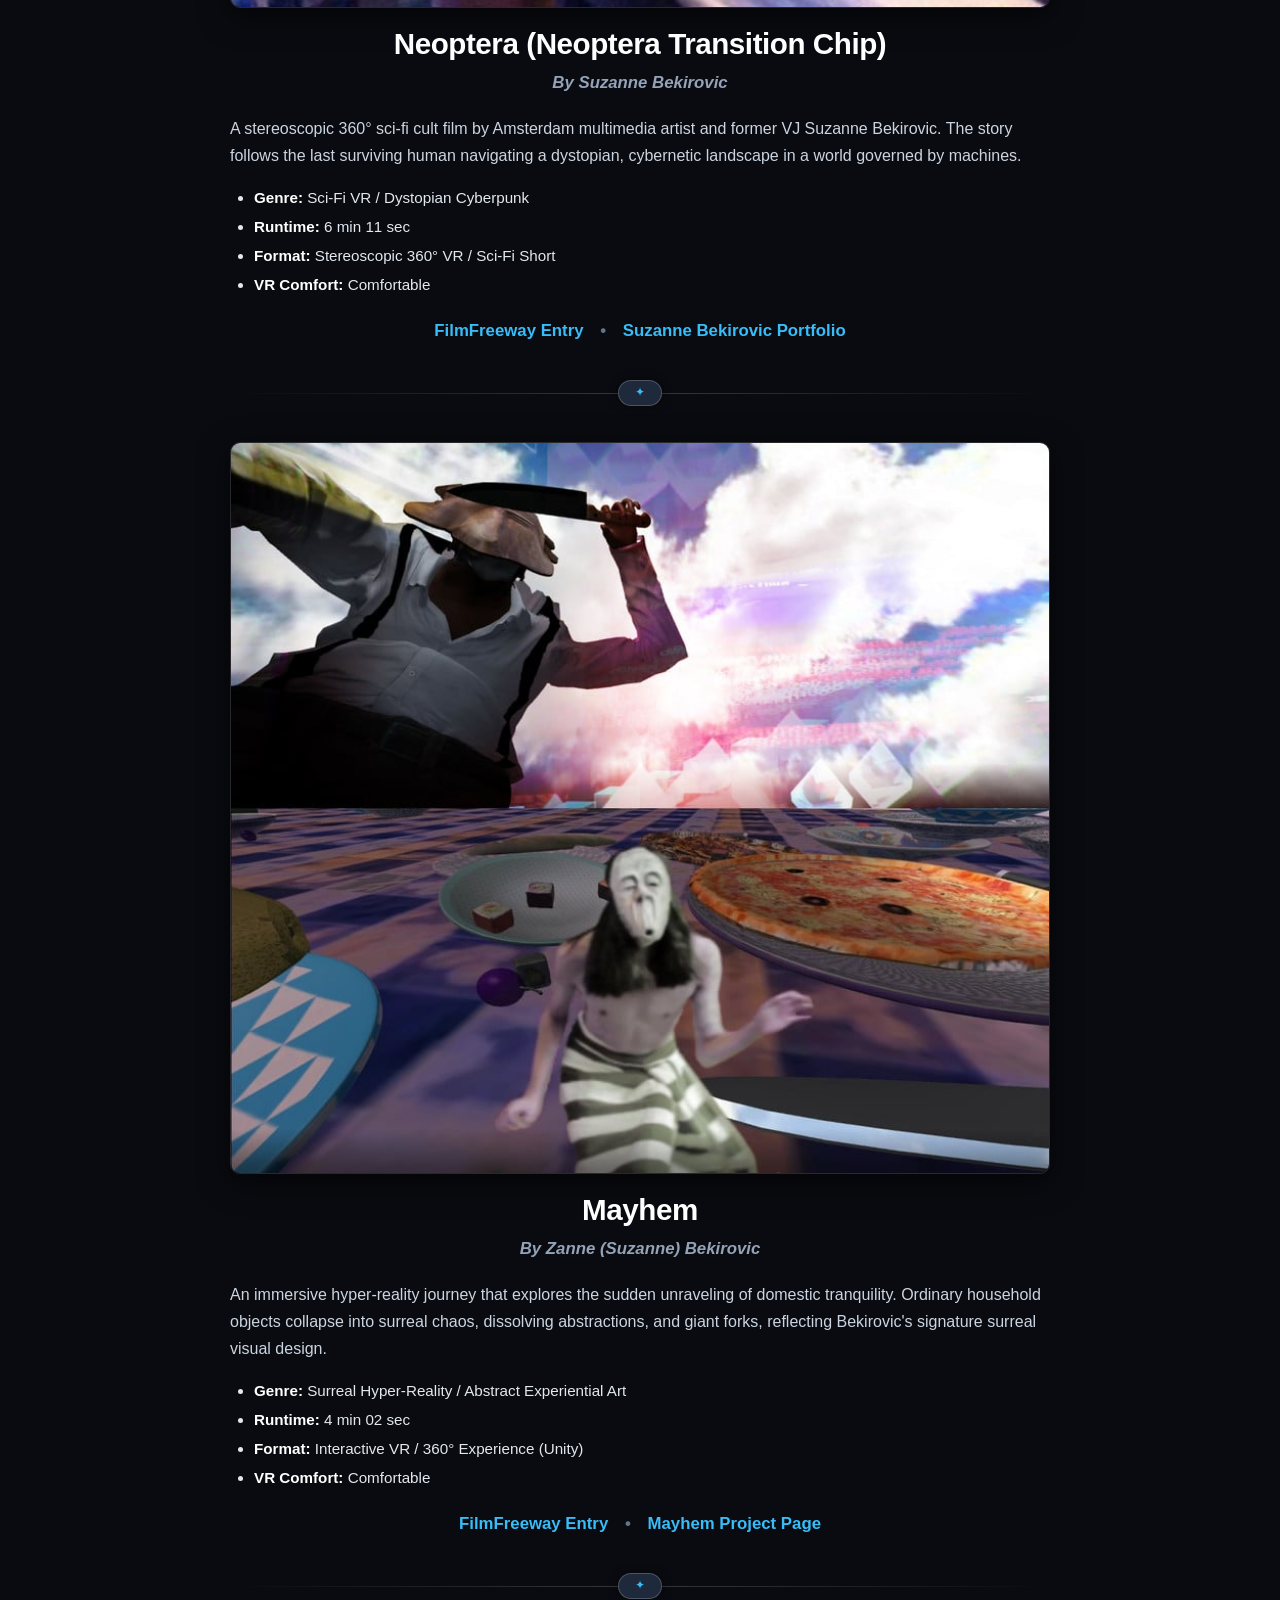
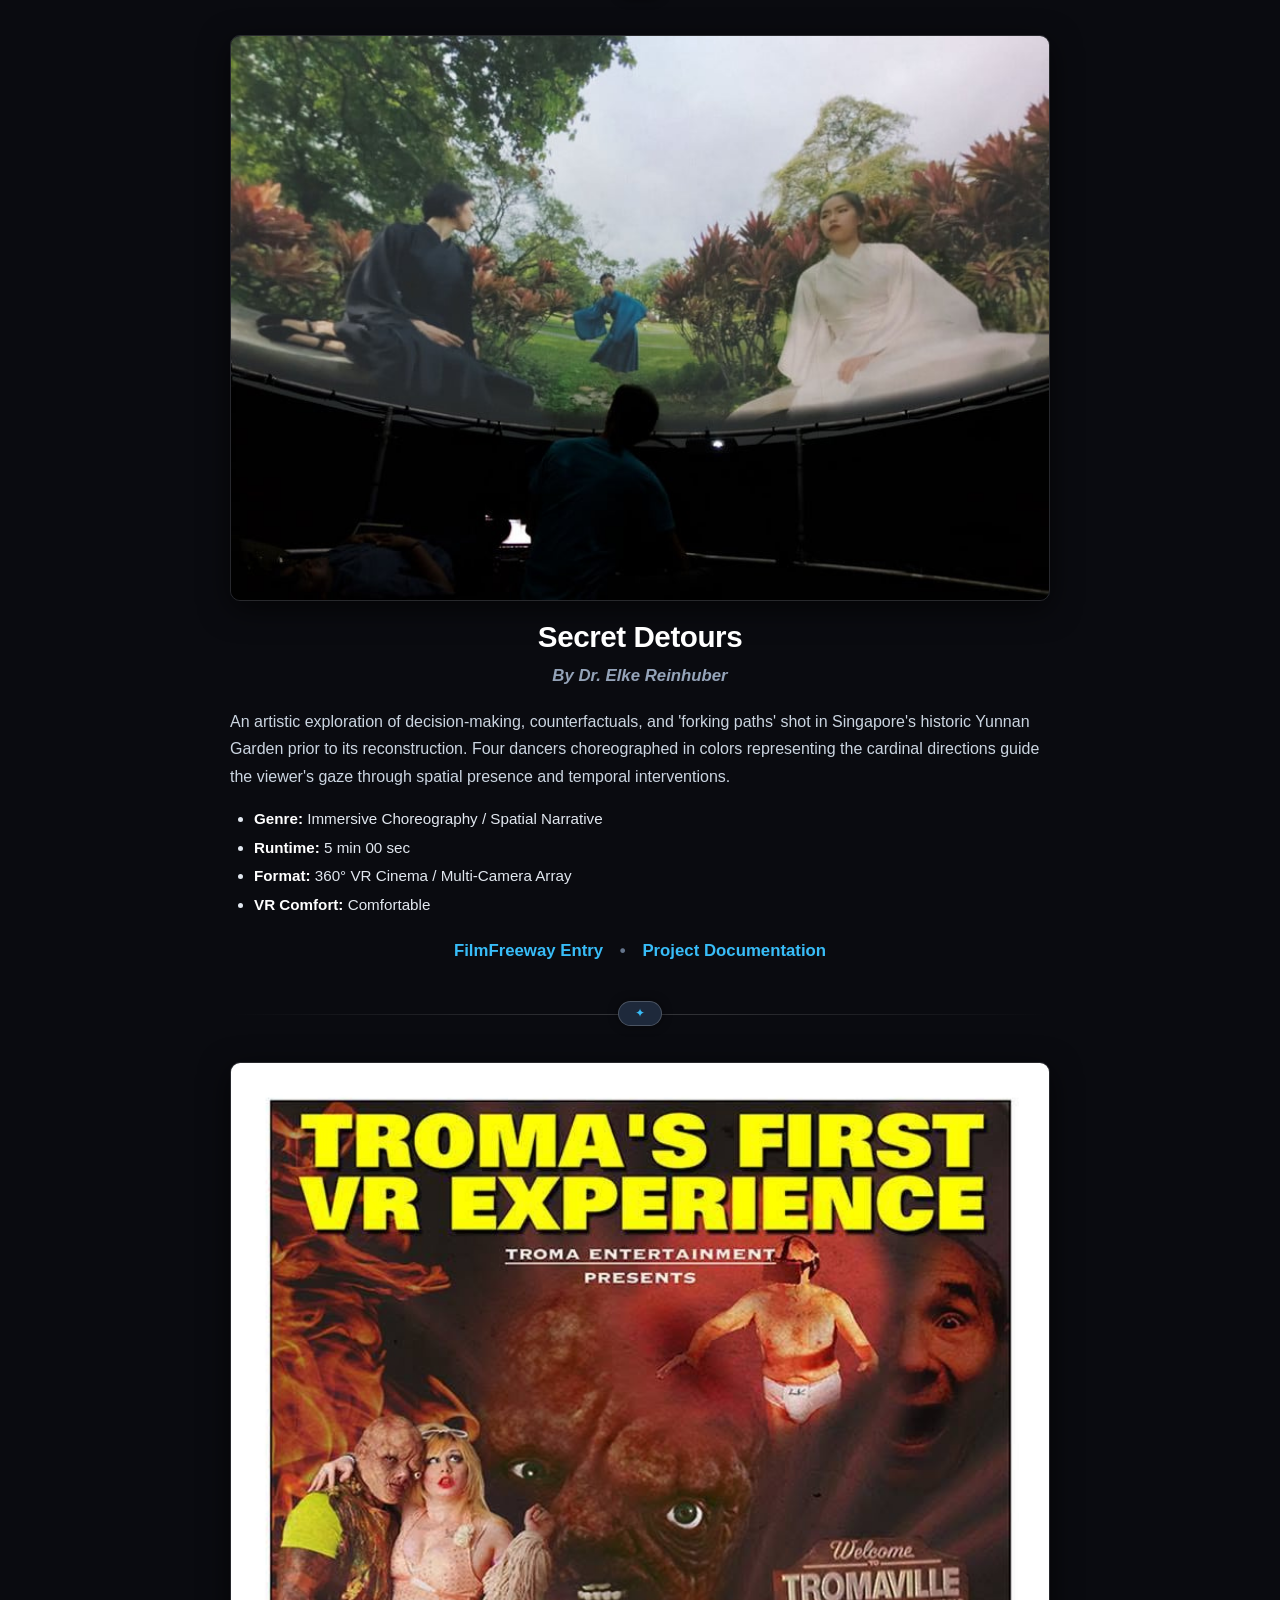
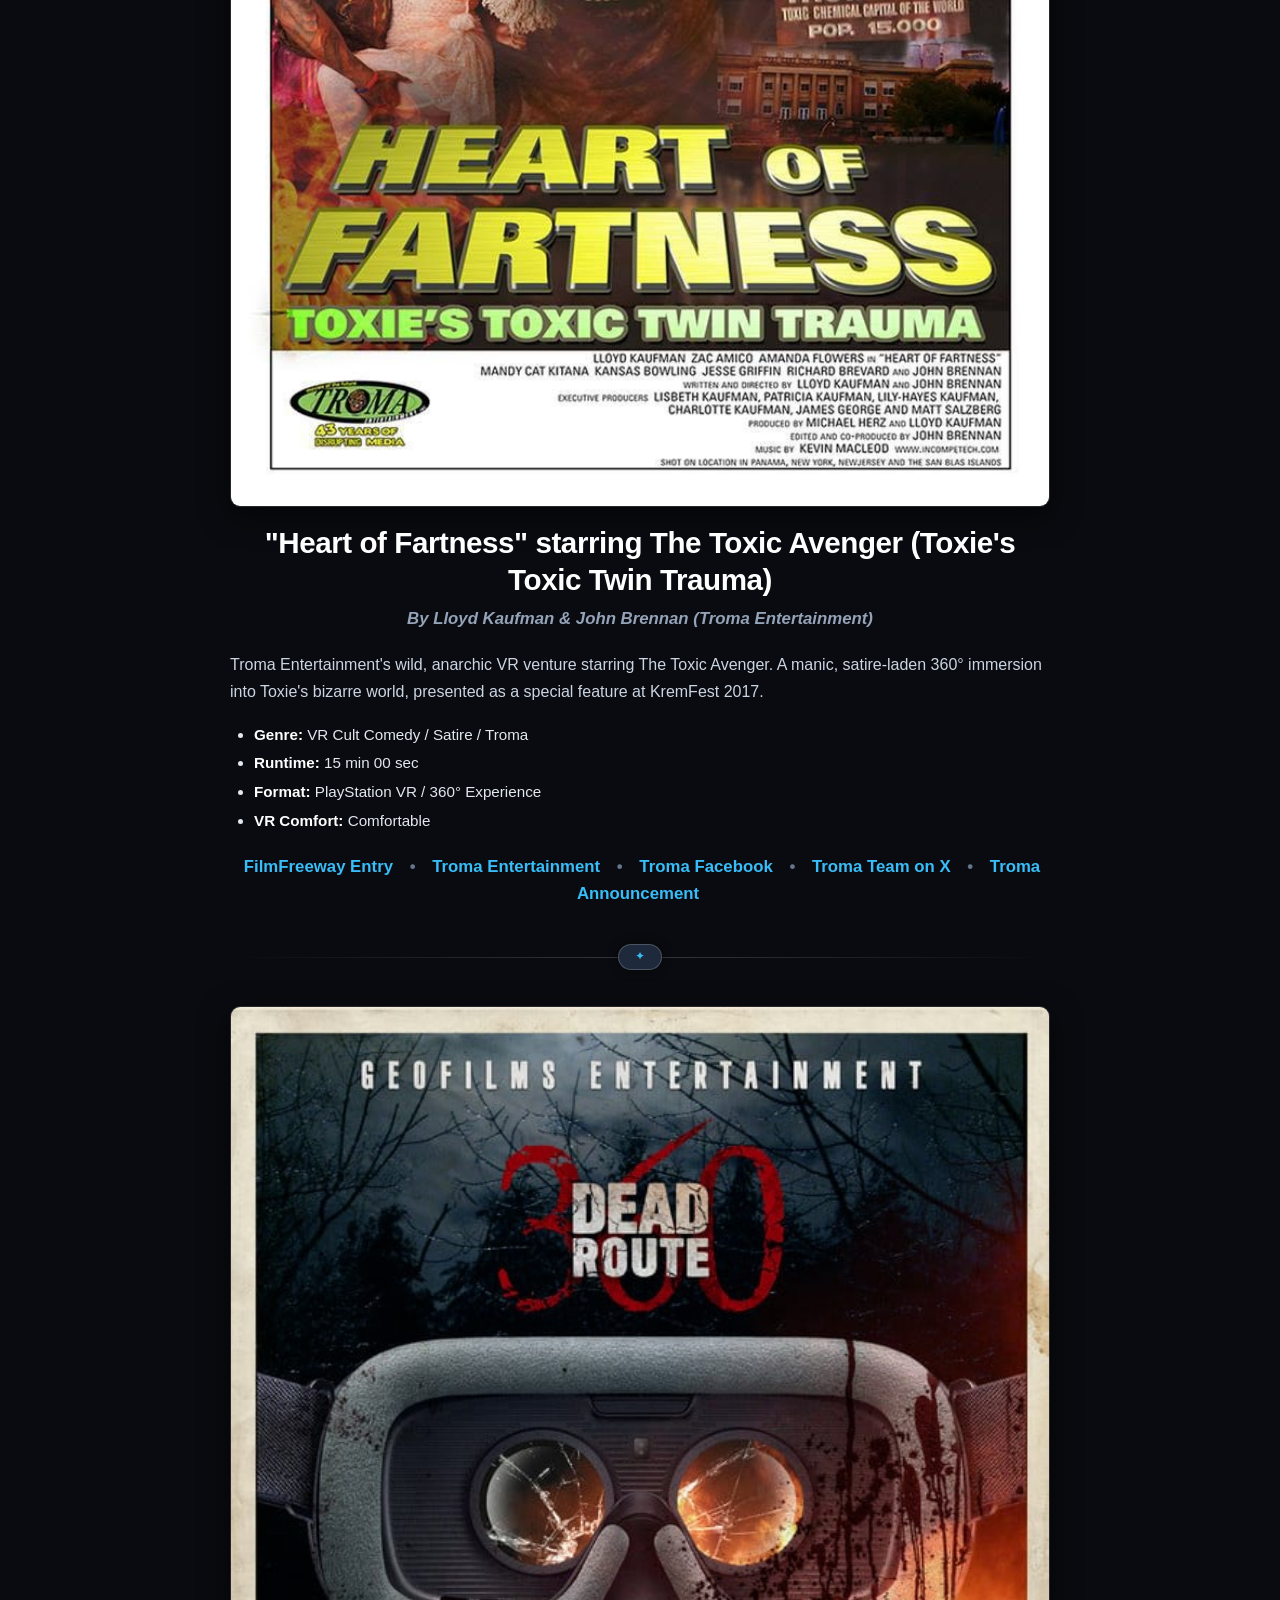
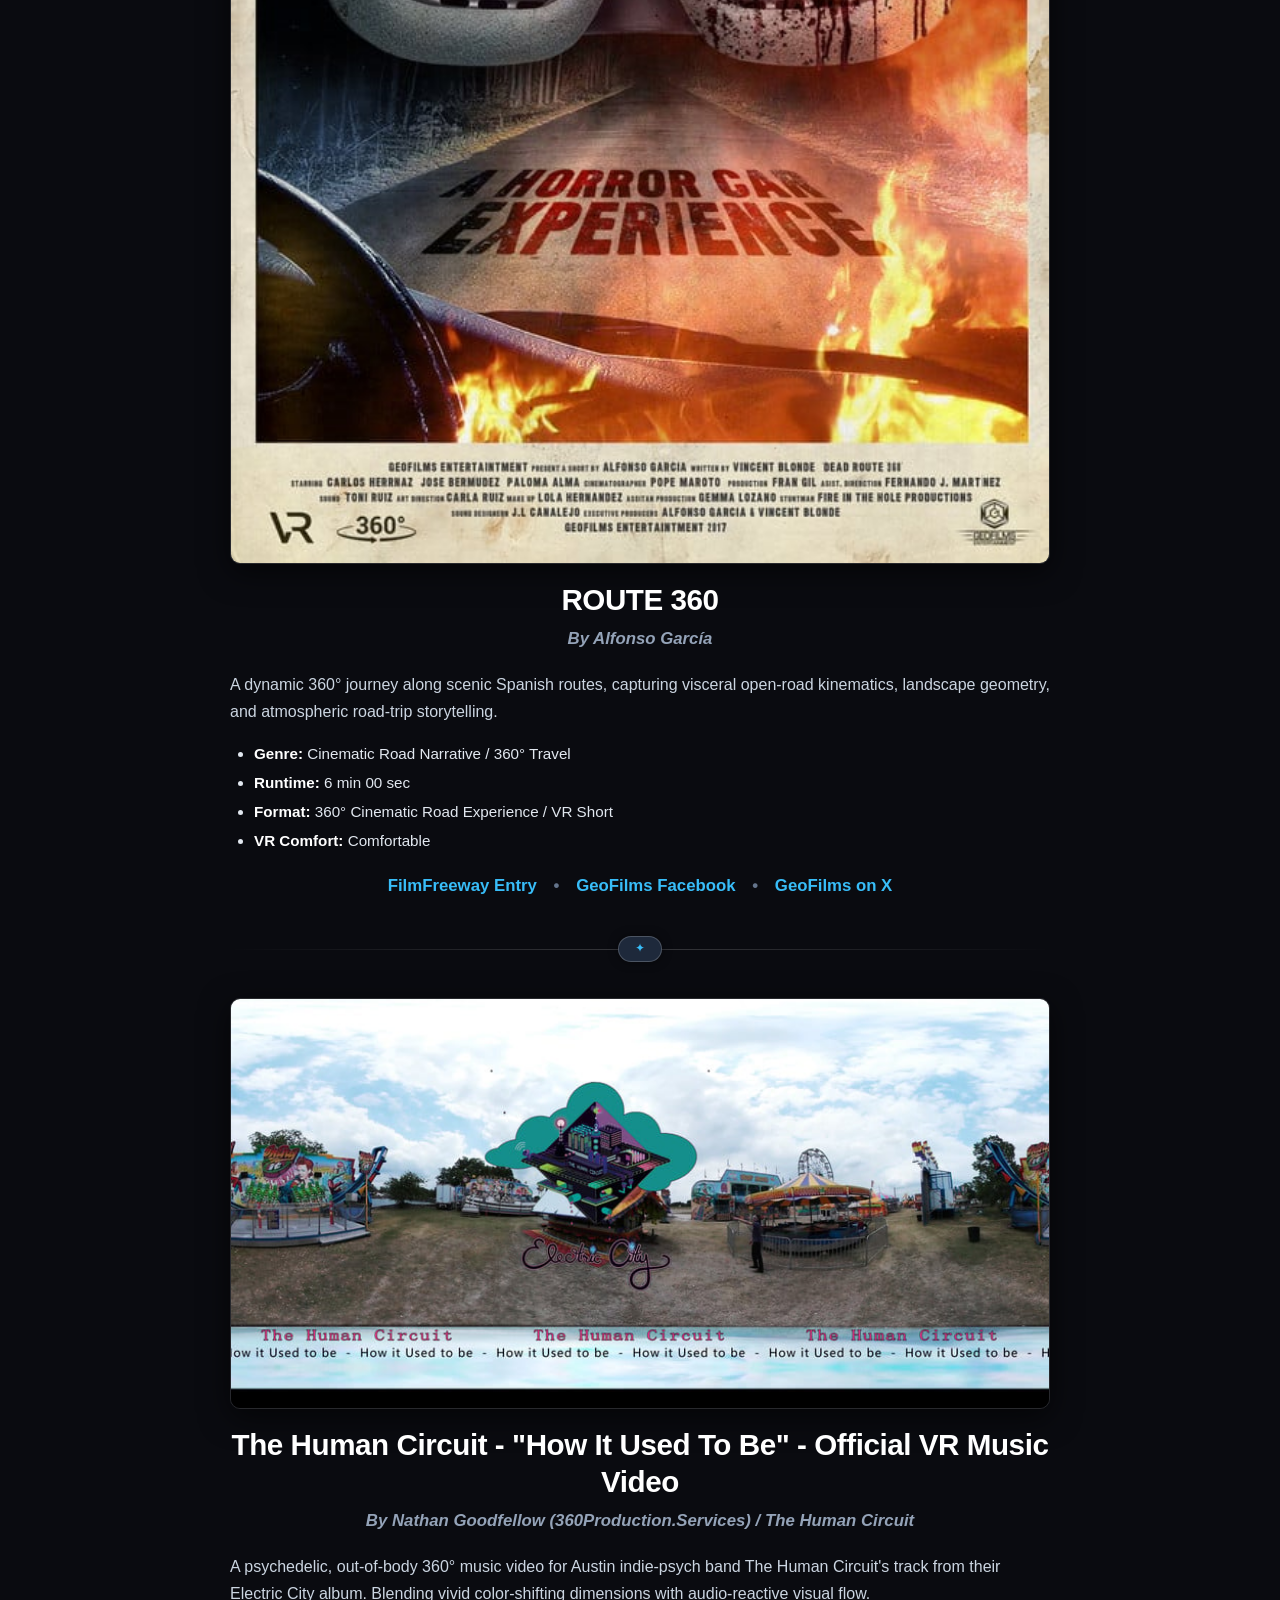
==== commit baba0aaa: "feat(public): universal 2026 headliner art across all years and 2x edge-to-edge social one-sheet (v0" ====
--- a/2017/index.html
+++ b/2017/index.html
@@ -7,6 +7,7 @@
   <link rel="stylesheet" href="../assets/css/style.css">
 </head>
 <body>
+  
   
   <nav class="navbar">
     <div class="nav-container">
@@ -350,7 +351,7 @@
         <ul>
           <li><a href="https://filmfreeway.com/KremFest" target="_blank">FilmFreeway Submissions</a></li>
           <li><a href="https://www.kremwerk.com" target="_blank">Kremwerk Official Website</a></li>
-          <li><a href="https://wulfdesign.github.io" target="_blank">Wulf Design / Larry James</a></li>
+          <li><a href="https://wulfdesign.github.io?utm_source=kremfest-xr&utm_medium=referral&utm_campaign=footer_studio" target="_blank">Wulf Design / Larry James</a></li>
           <li><a href="https://upliftvr.itch.io" target="_blank">UpLiftVR Studios</a></li>
         </ul>
       </div>
--- a/assets/css/style.css
+++ b/assets/css/style.css
@@ -398,10 +398,12 @@
 }
 
 /* --------------------------------------------------------------------------
-   "Lineup at a Glance" Section
+   "Lineup at a Glance" Section (Centered Majestic Layout)
    -------------------------------------------------------------------------- */
 .glance-section {
-  margin: 32px 0;
+  margin: 36px auto;
+  text-align: center;
+  max-width: 1050px;
 }
 
 .glance-title {
@@ -409,21 +411,26 @@
   font-weight: 800;
   text-align: center;
   color: #fff;
-  margin-bottom: 18px;
+  margin-bottom: 20px;
 }
 
 .glance-bullets {
-  list-style: disc;
-  padding-left: 24px;
+  list-style: none;
+  padding: 0;
+  margin: 0 auto;
   display: flex;
   flex-direction: column;
-  gap: 8px;
+  align-items: center;
+  gap: 10px;
+  text-align: center;
 }
 
 .glance-bullets li {
   font-size: 0.98rem;
   color: #e2e8f0;
-  line-height: 1.5;
+  line-height: 1.6;
+  text-align: center;
+  width: 100%;
 }
 
 .glance-bullets strong {
@@ -1253,16 +1260,33 @@
 }
 
 .card-qr-box {
-  width: 76px;
-  height: 76px;
+  width: 100px;
+  height: 100px;
   background: #090a14;
   border-radius: 8px;
-  padding: 4px;
+  padding: 5px;
   display: flex;
   align-items: center;
   justify-content: center;
   box-shadow: 0 4px 15px rgba(0, 0, 0, 0.6);
   transition: transform 0.2s ease, box-shadow 0.2s ease;
+  box-sizing: border-box;
+  cursor: pointer;
+}
+
+.ticket-pass-card .card-qr-box {
+  width: 130px !important;
+  height: 130px !important;
+  max-width: 130px !important;
+  max-height: 130px !important;
+  padding: 6px !important;
+  border-radius: 10px !important;
+  cursor: pointer;
+}
+
+.ticket-pass-card .card-qr-box:hover {
+  box-shadow: 0 0 20px rgba(255, 183, 0, 0.6) !important;
+  transform: scale(1.04);
 }
 
 .card-qr-box:hover {
@@ -1284,9 +1308,17 @@
   box-shadow: 0 0 12px rgba(255, 183, 0, 0.35);
 }
 
+.ticket-pass-card .card-qr-img {
+  max-width: 130px !important;
+  max-height: 130px !important;
+}
+
 .card-qr-img {
   width: 100%;
   height: 100%;
+  max-width: 100px;
+  max-height: 100px;
+  object-fit: contain;
   display: block;
   border-radius: 6px;
 }
@@ -1462,27 +1494,31 @@
 }
 
 .onsite-portal-qr-box {
-  width: 130px;
-  height: 130px;
+  width: 170px;
+  height: 170px;
   background: #080911;
   border: 2px solid var(--neon-pink);
   border-radius: 12px;
-  padding: 6px;
+  padding: 8px;
   display: block;
-  box-shadow: 0 0 20px rgba(255, 0, 127, 0.35);
+  box-shadow: 0 0 24px rgba(255, 0, 127, 0.35);
   transition: transform 0.2s ease, box-shadow 0.2s ease;
+  box-sizing: border-box;
 }
 
 .onsite-portal-qr-box:hover {
-  transform: scale(1.05);
-  box-shadow: 0 0 28px rgba(255, 0, 127, 0.55);
+  transform: scale(1.04);
+  box-shadow: 0 0 30px rgba(255, 0, 127, 0.55);
 }
 
 .onsite-portal-qr-img {
   width: 100%;
   height: 100%;
+  max-width: 170px;
+  max-height: 170px;
   display: block;
   border-radius: 8px;
+  object-fit: contain;
 }
 
 .onsite-portal-scan-label {
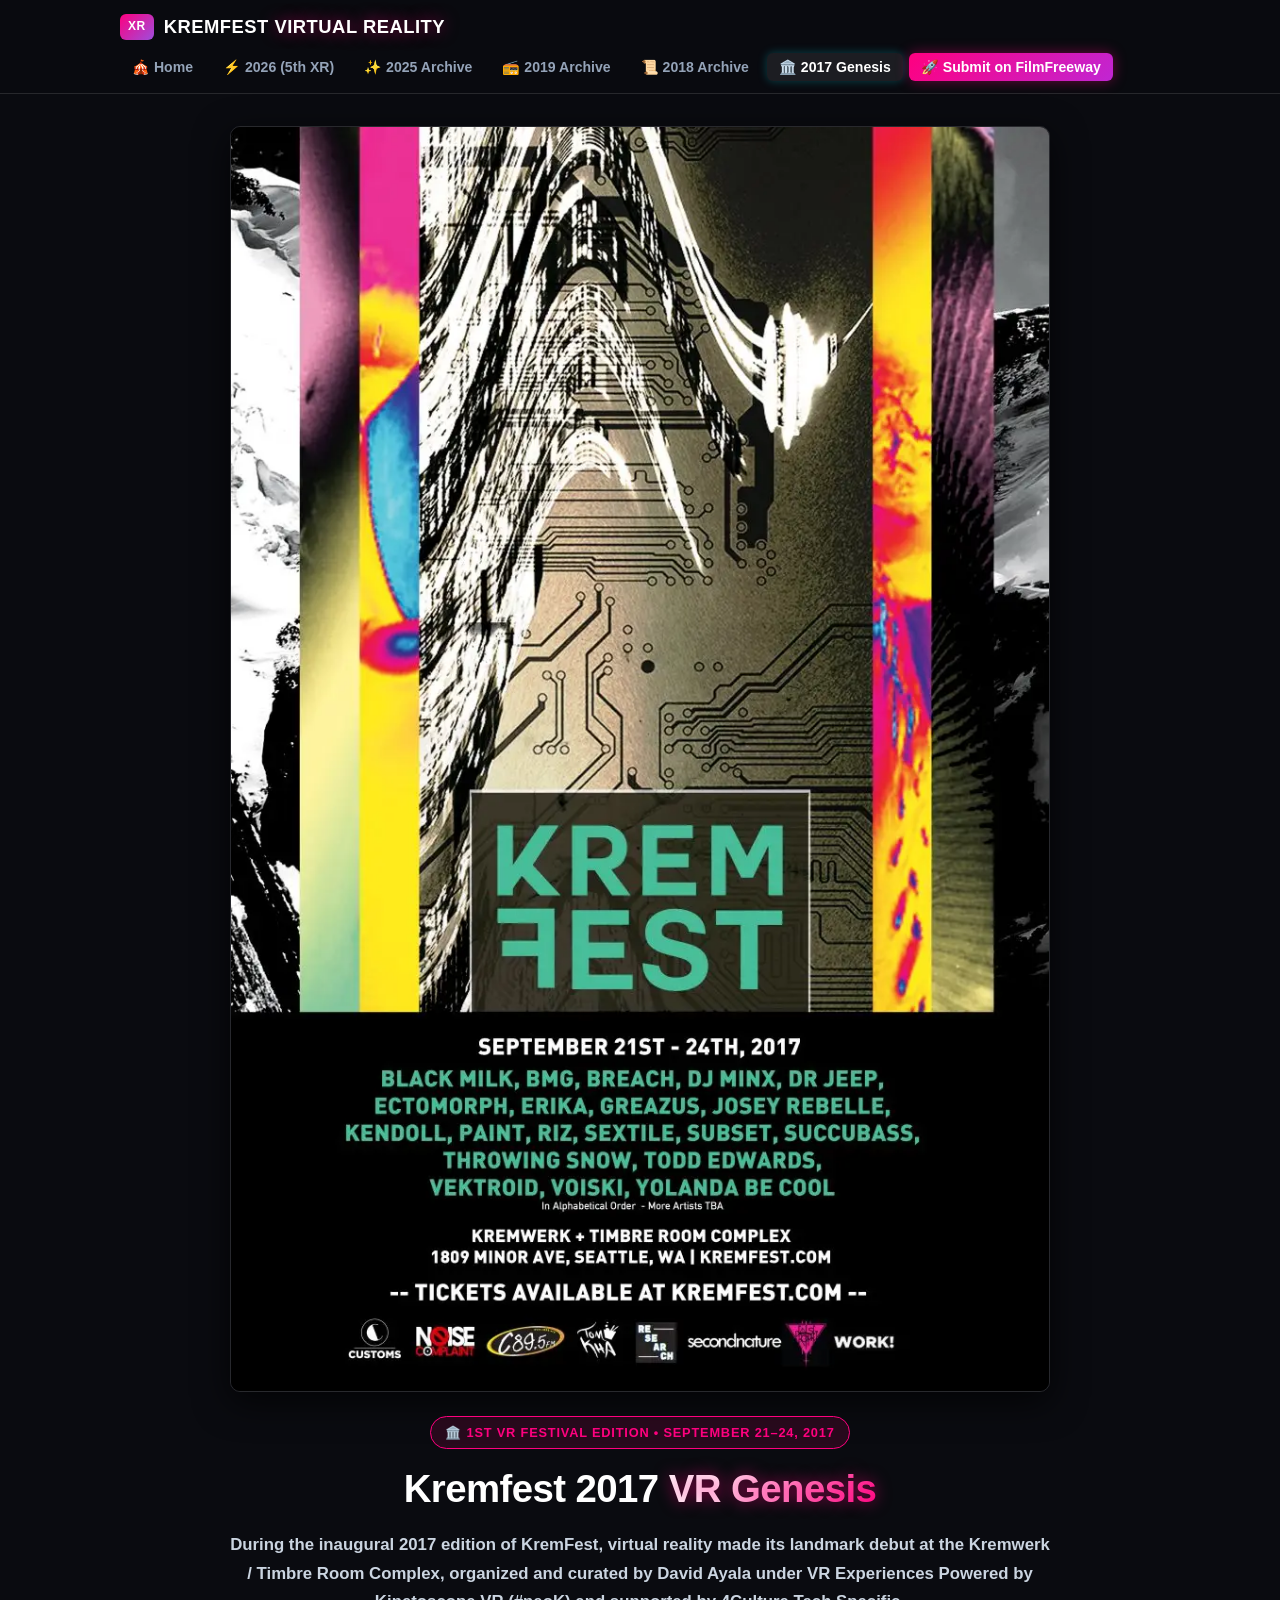
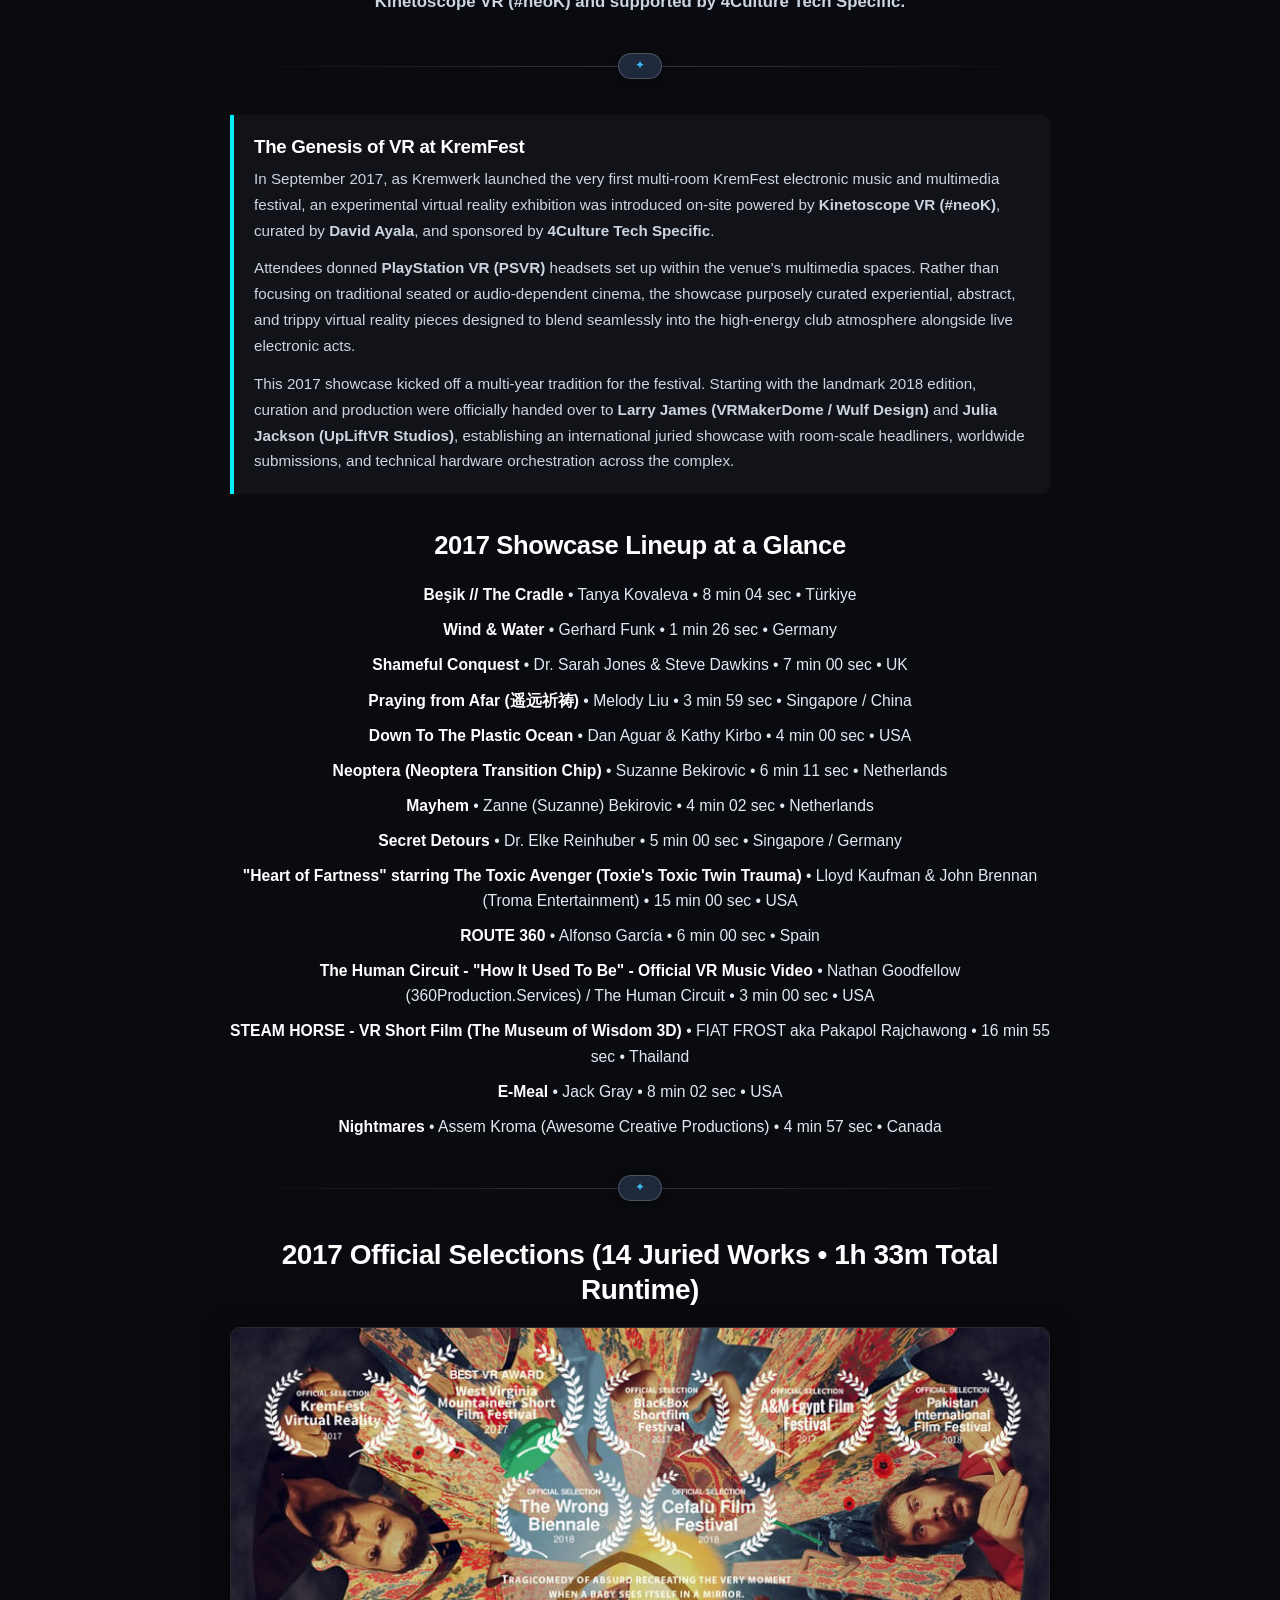
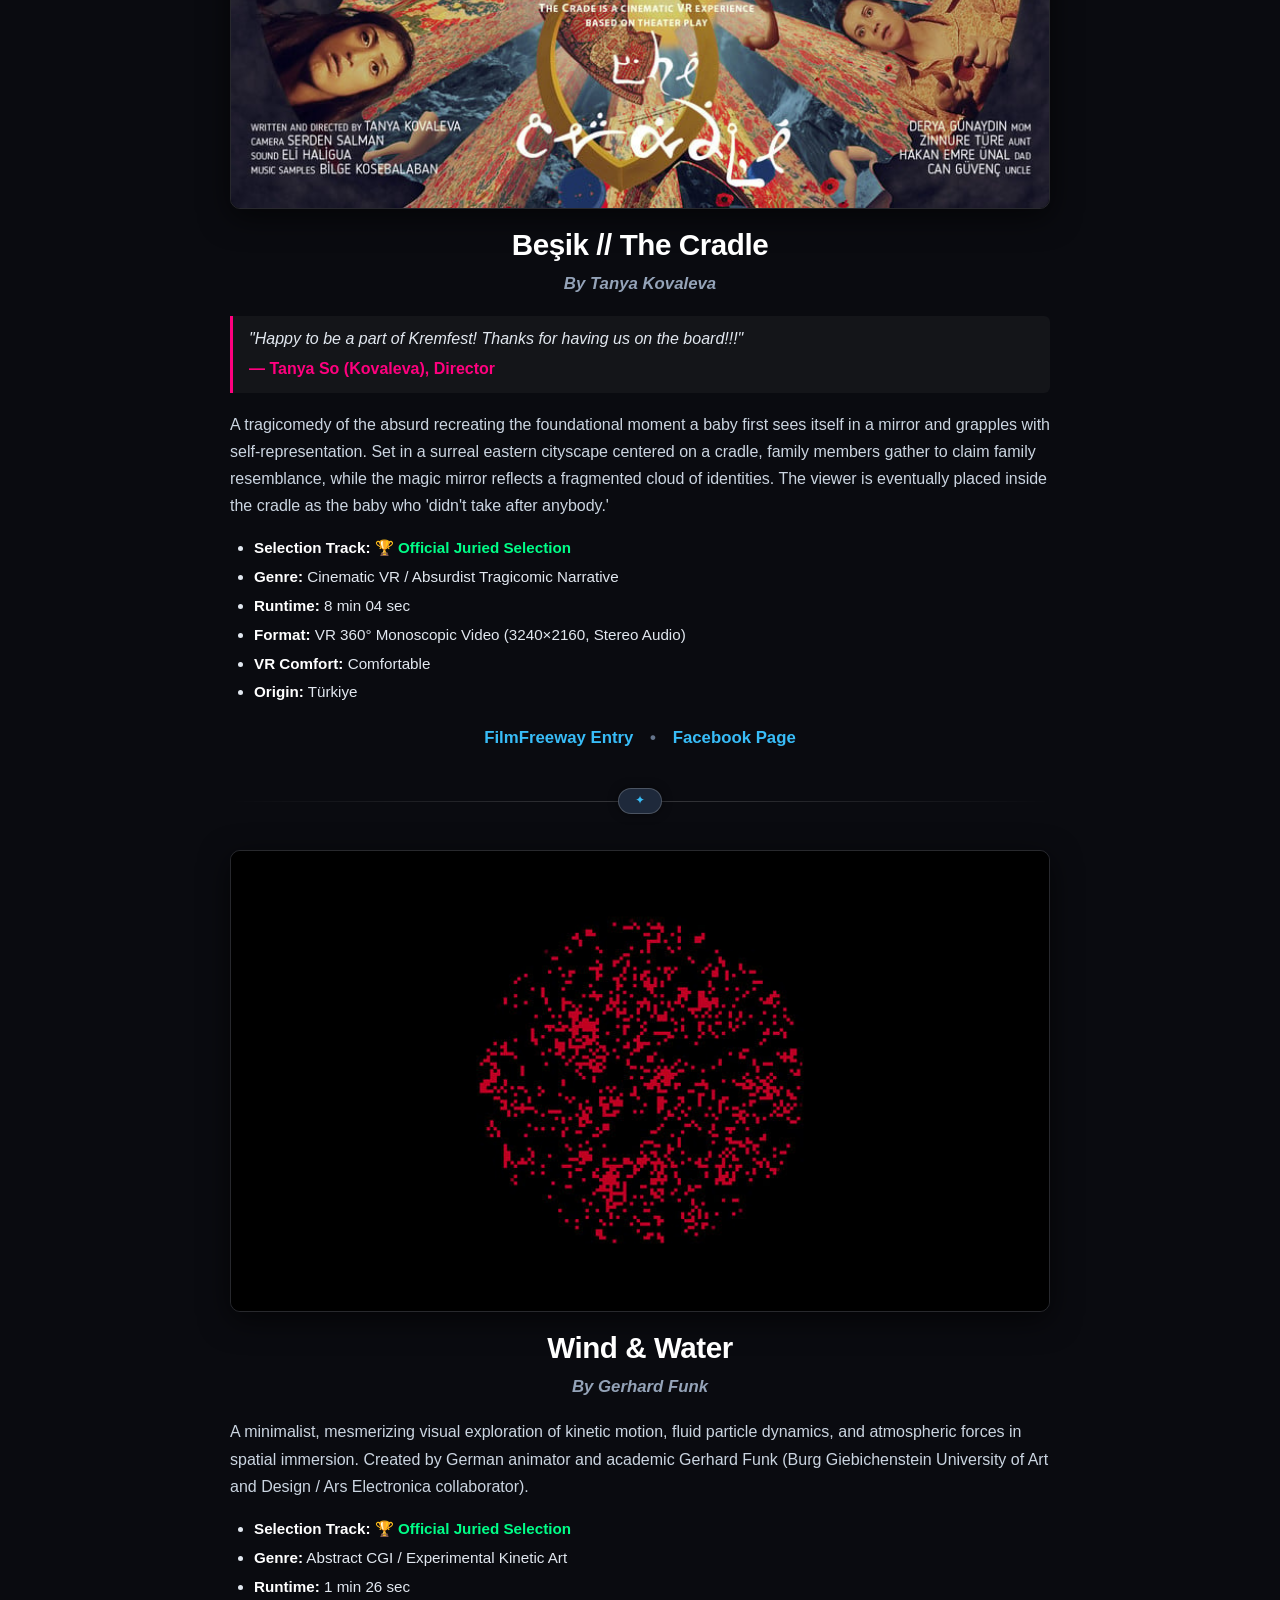
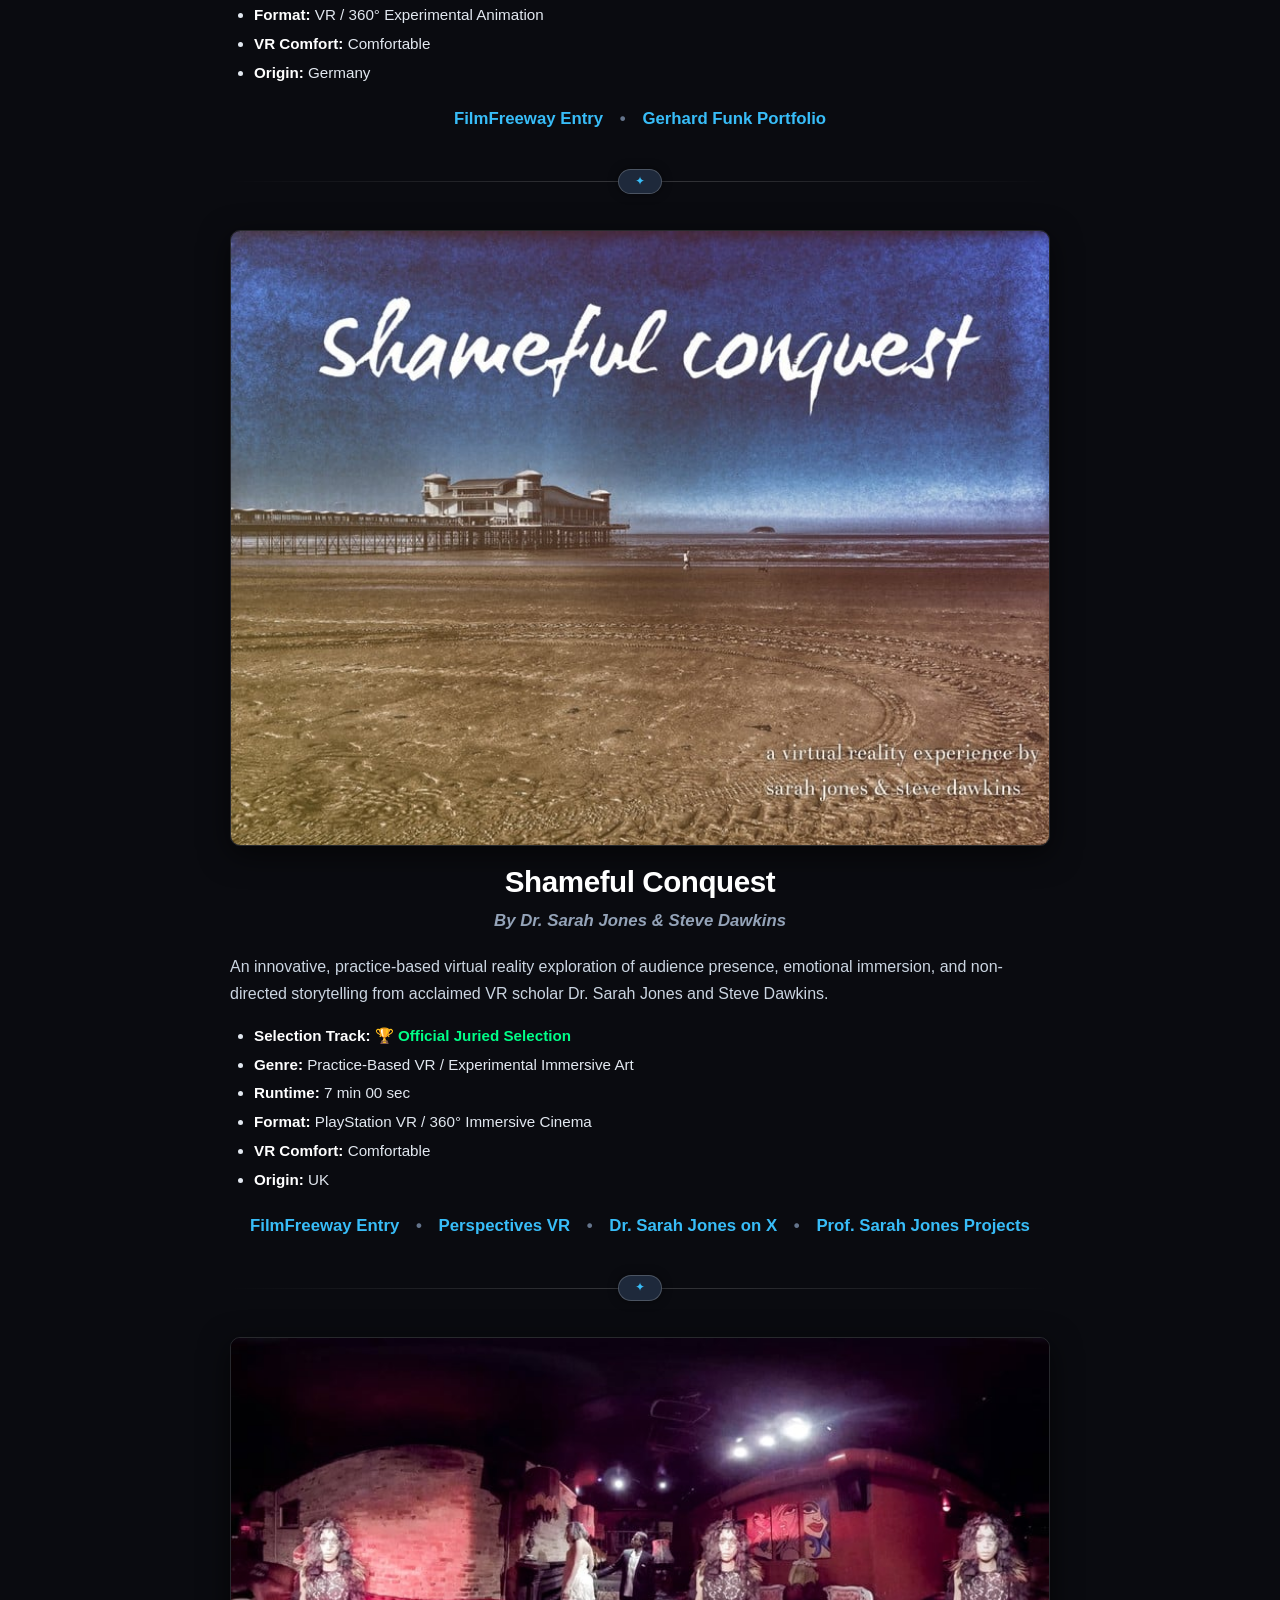
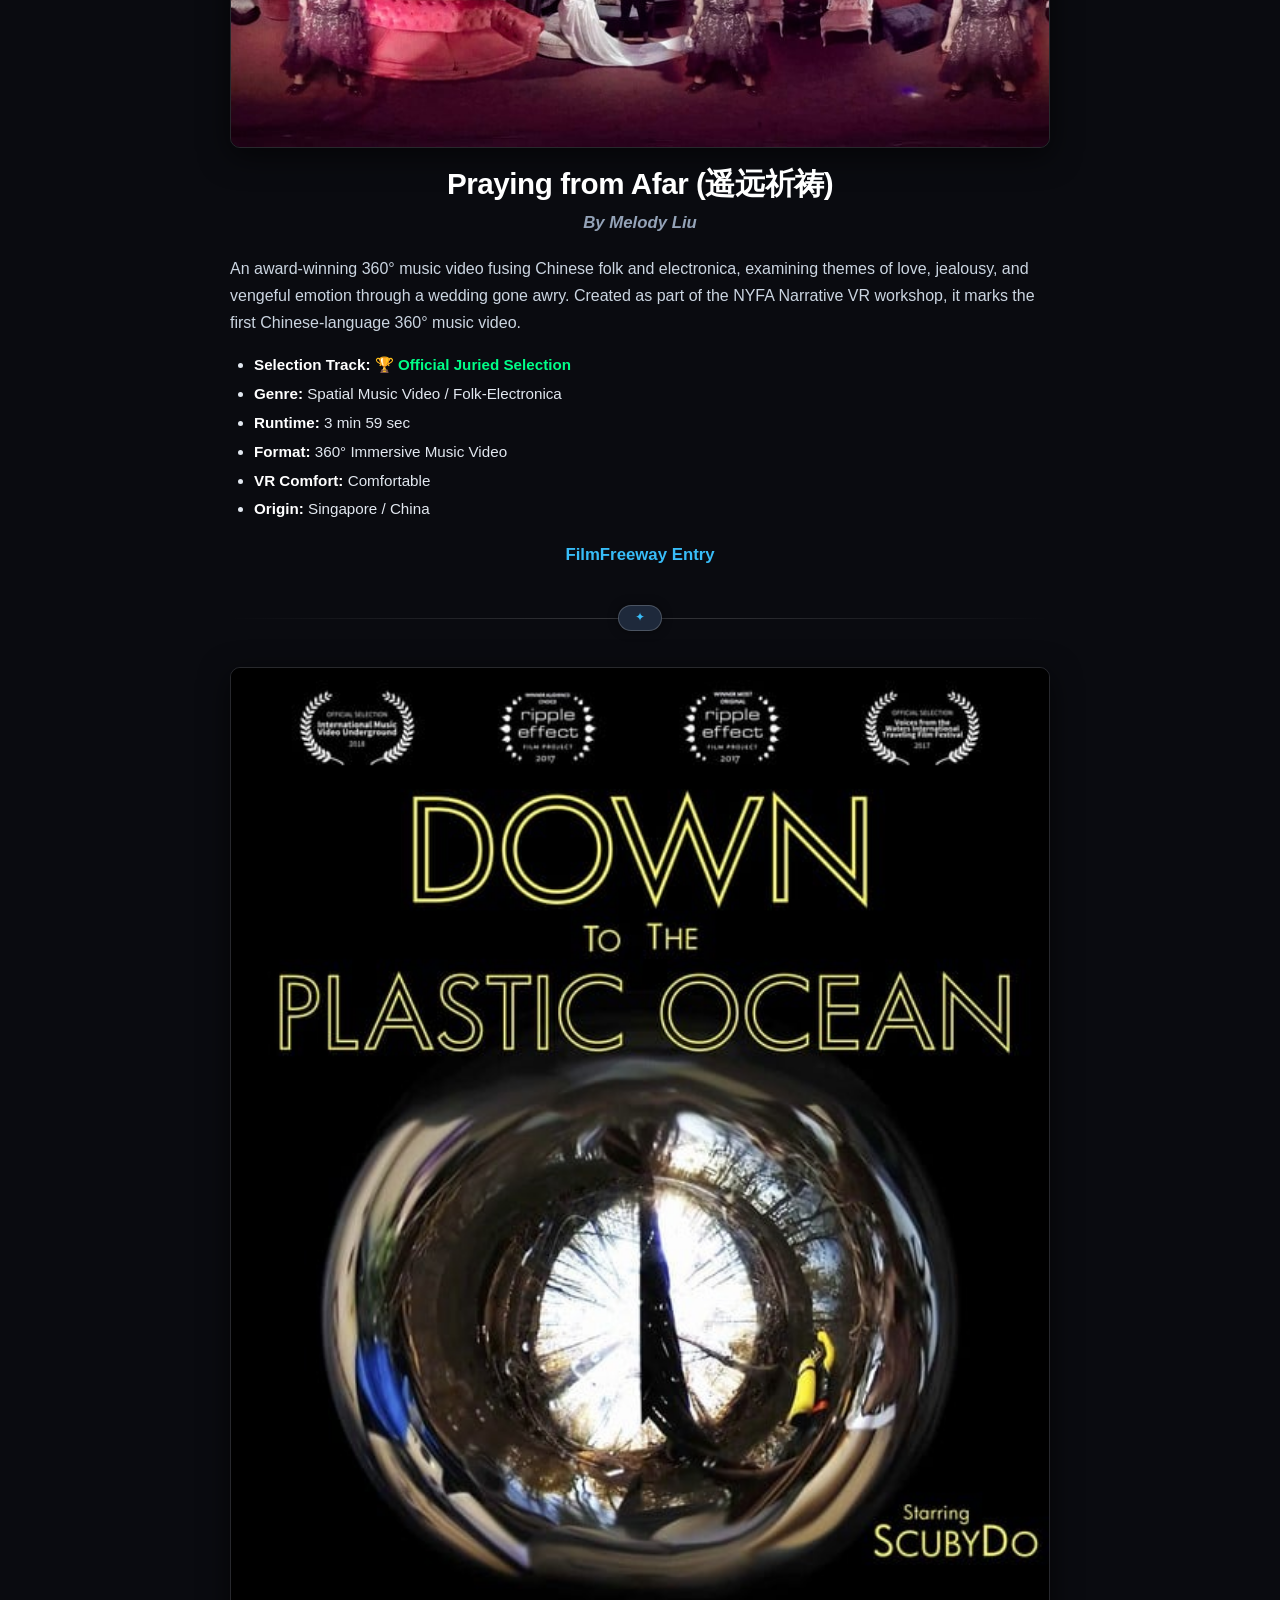
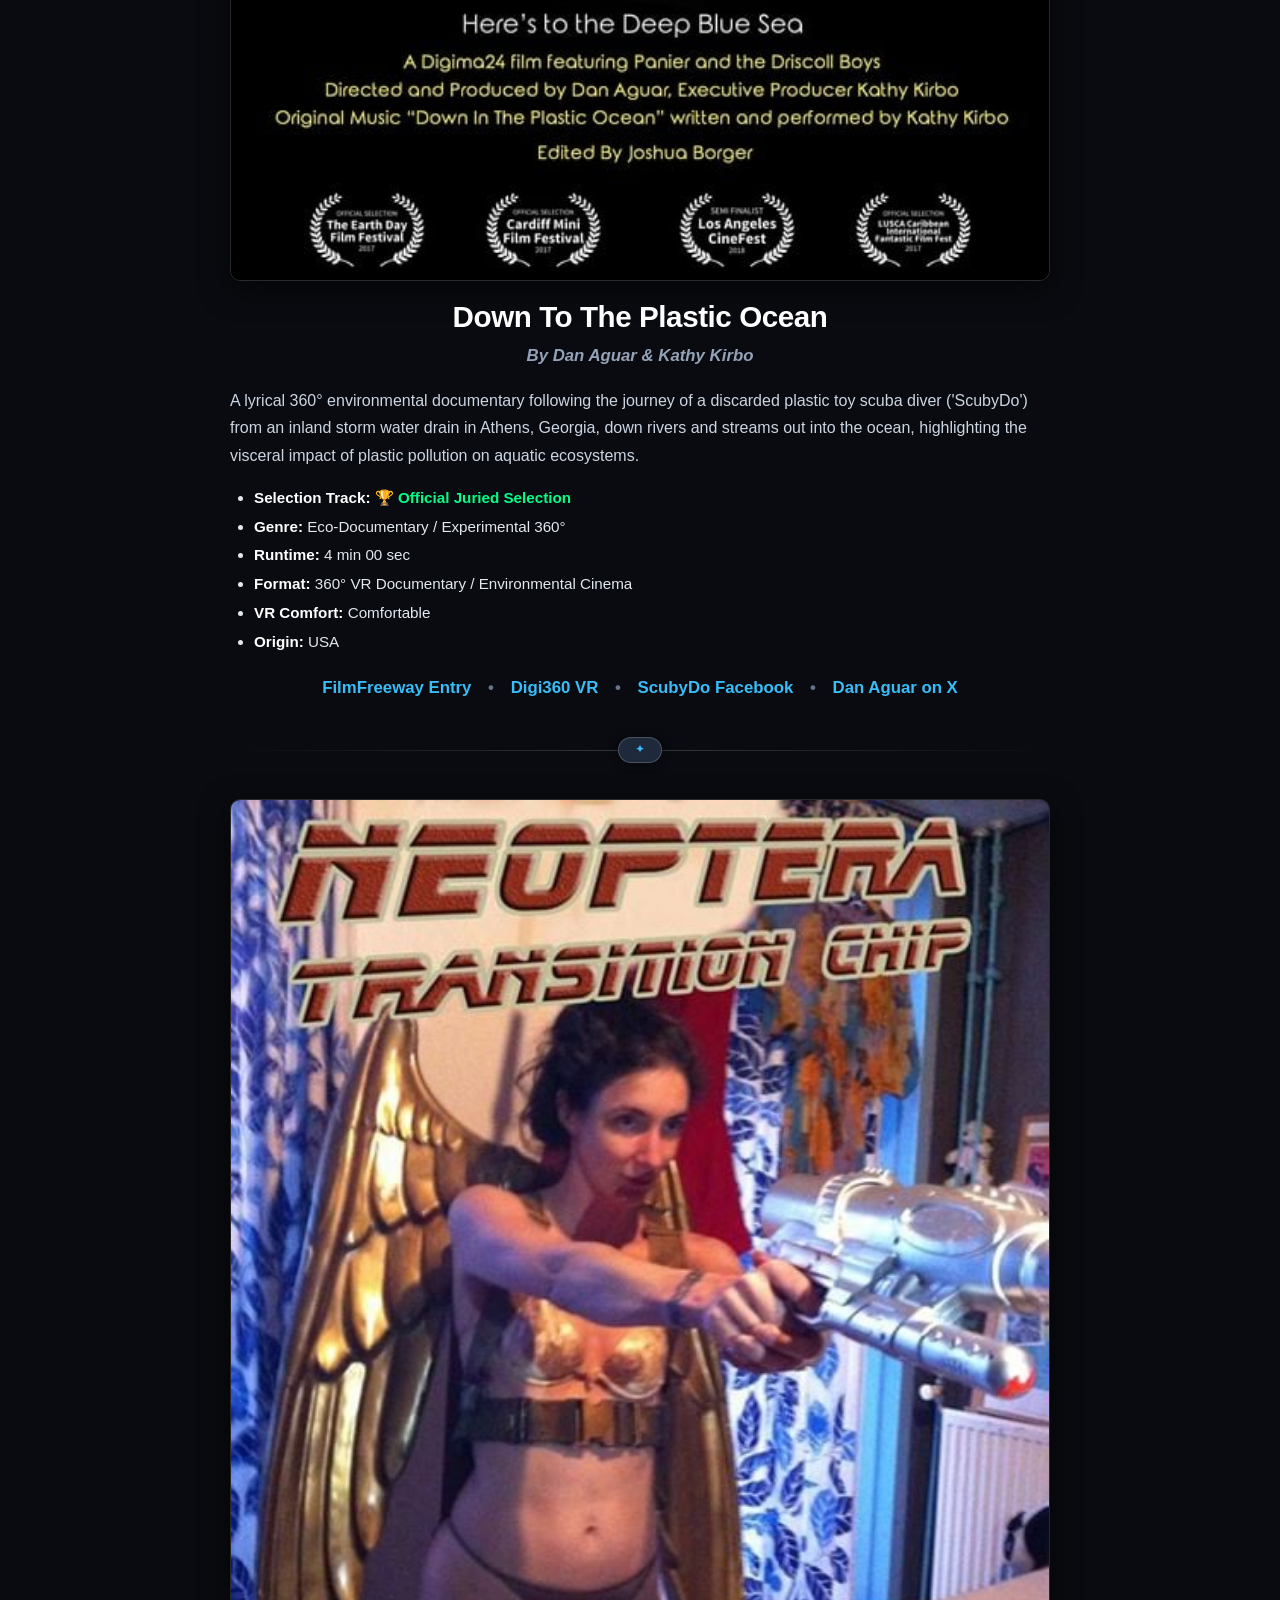
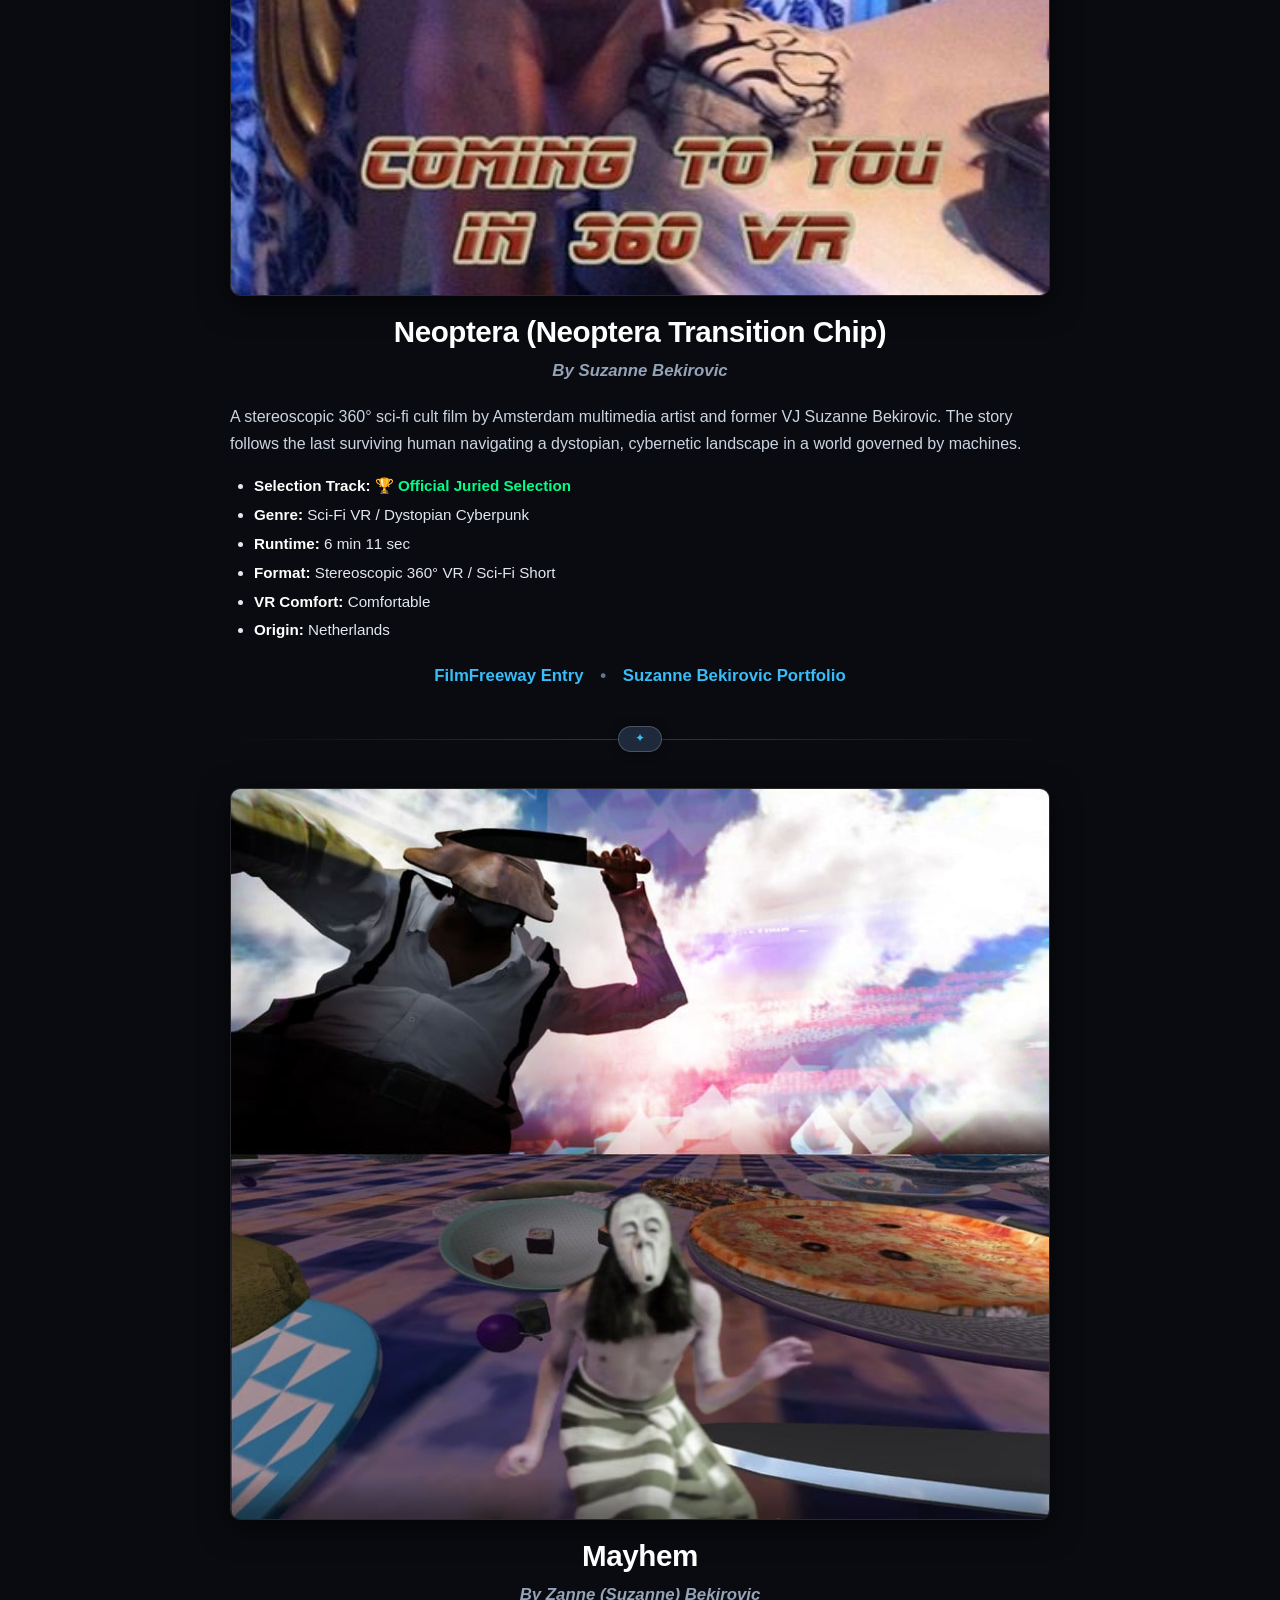
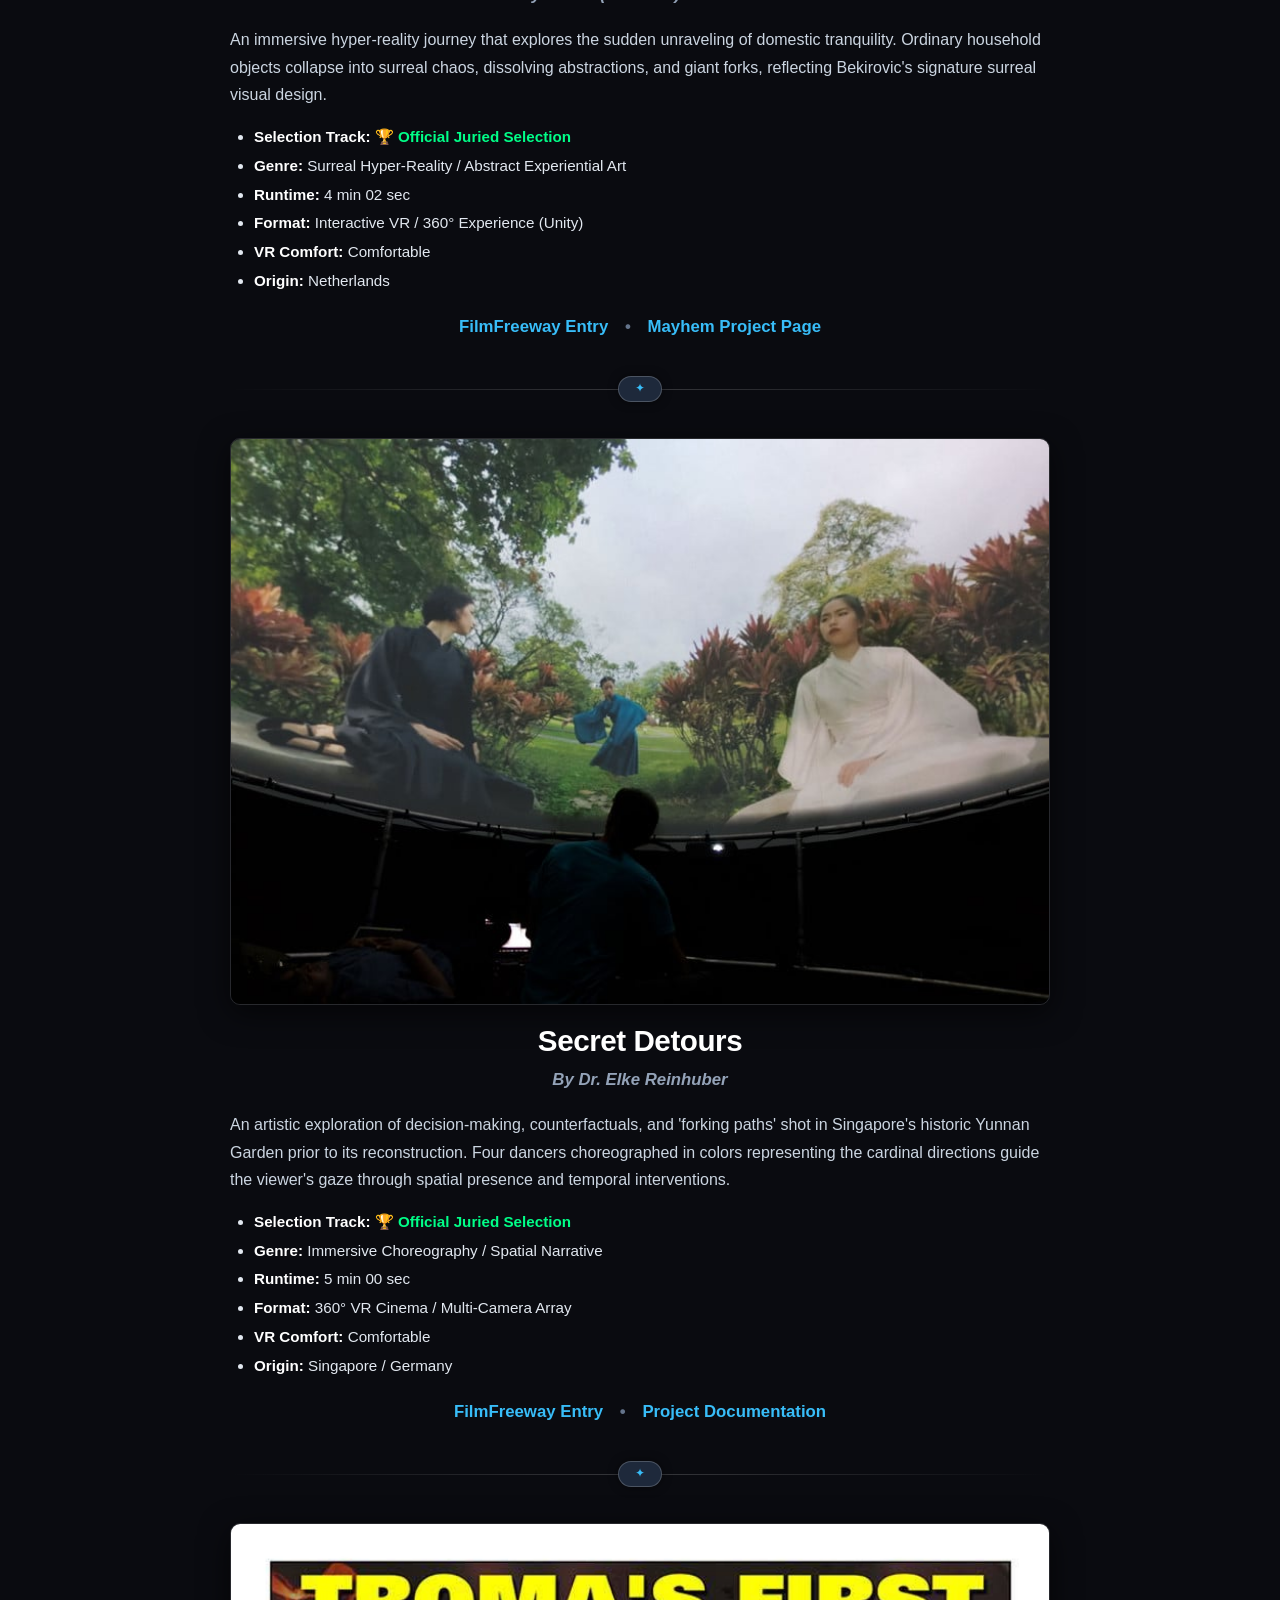
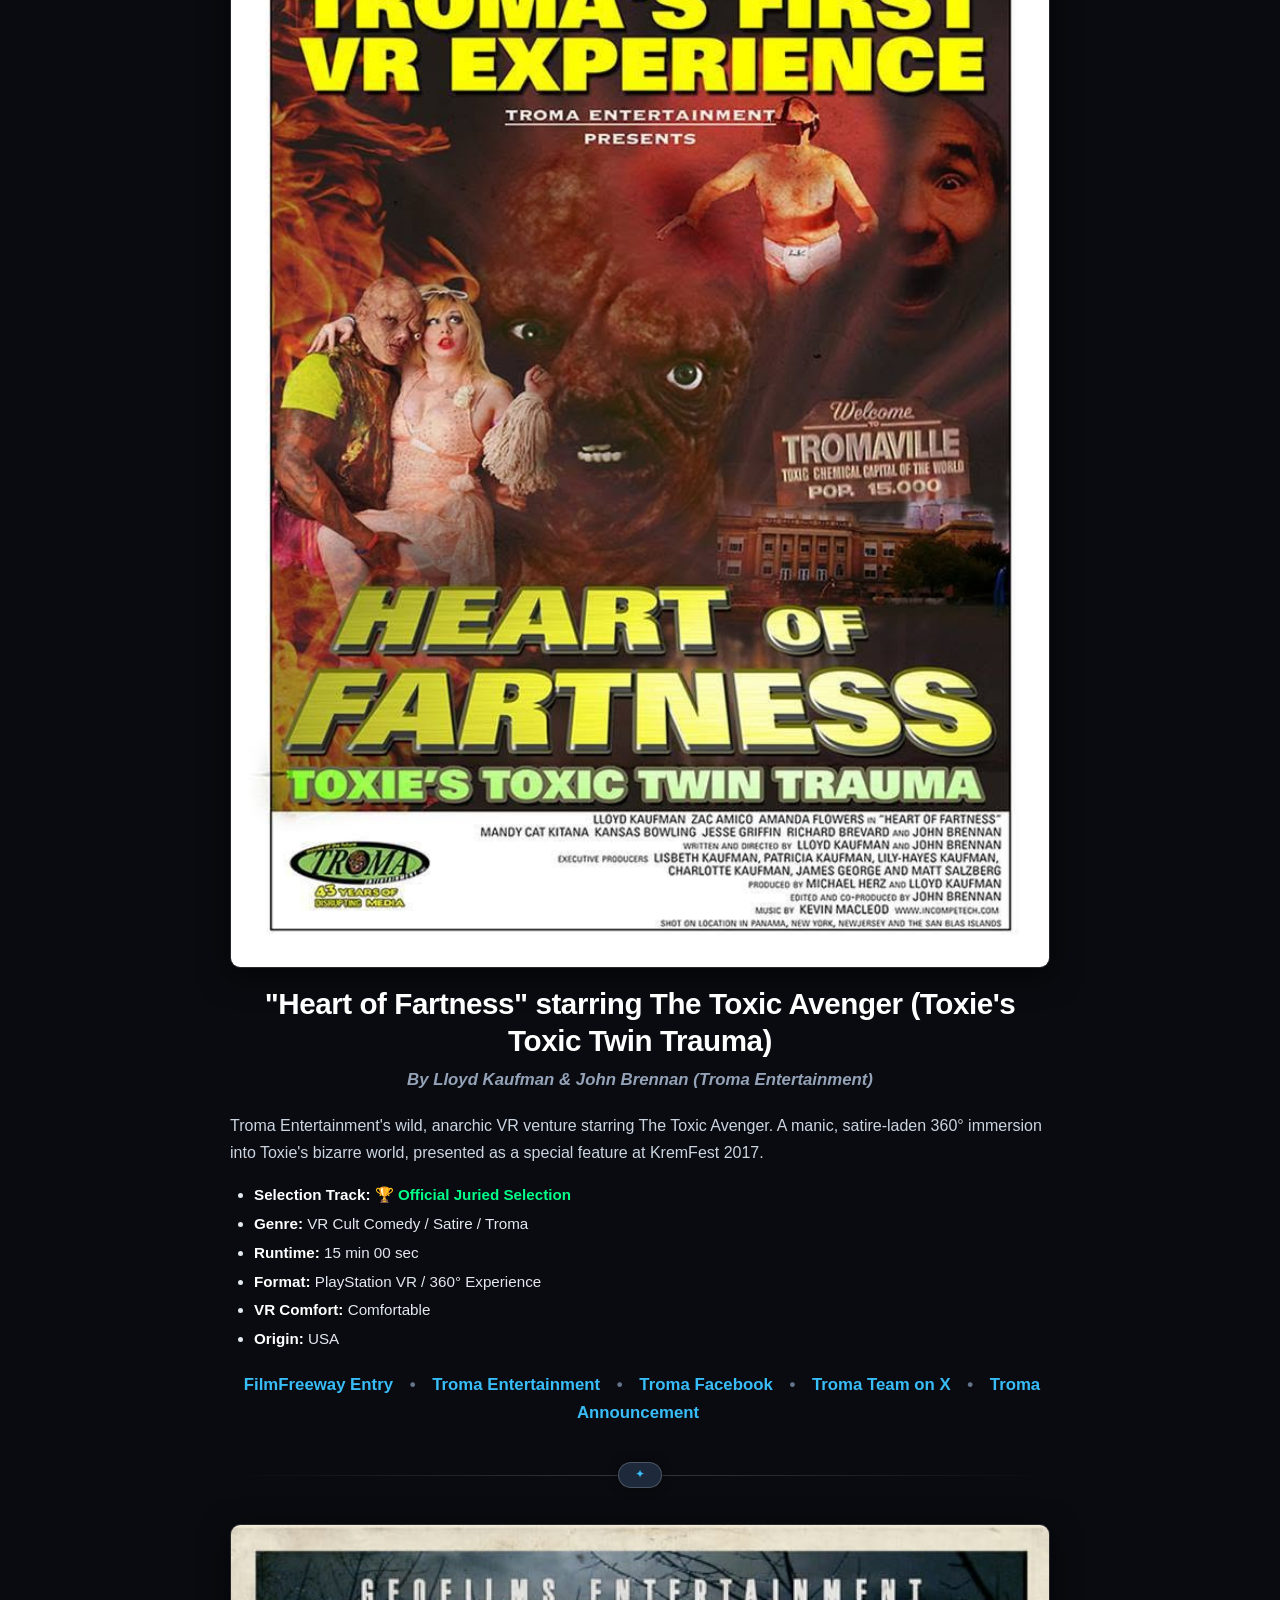
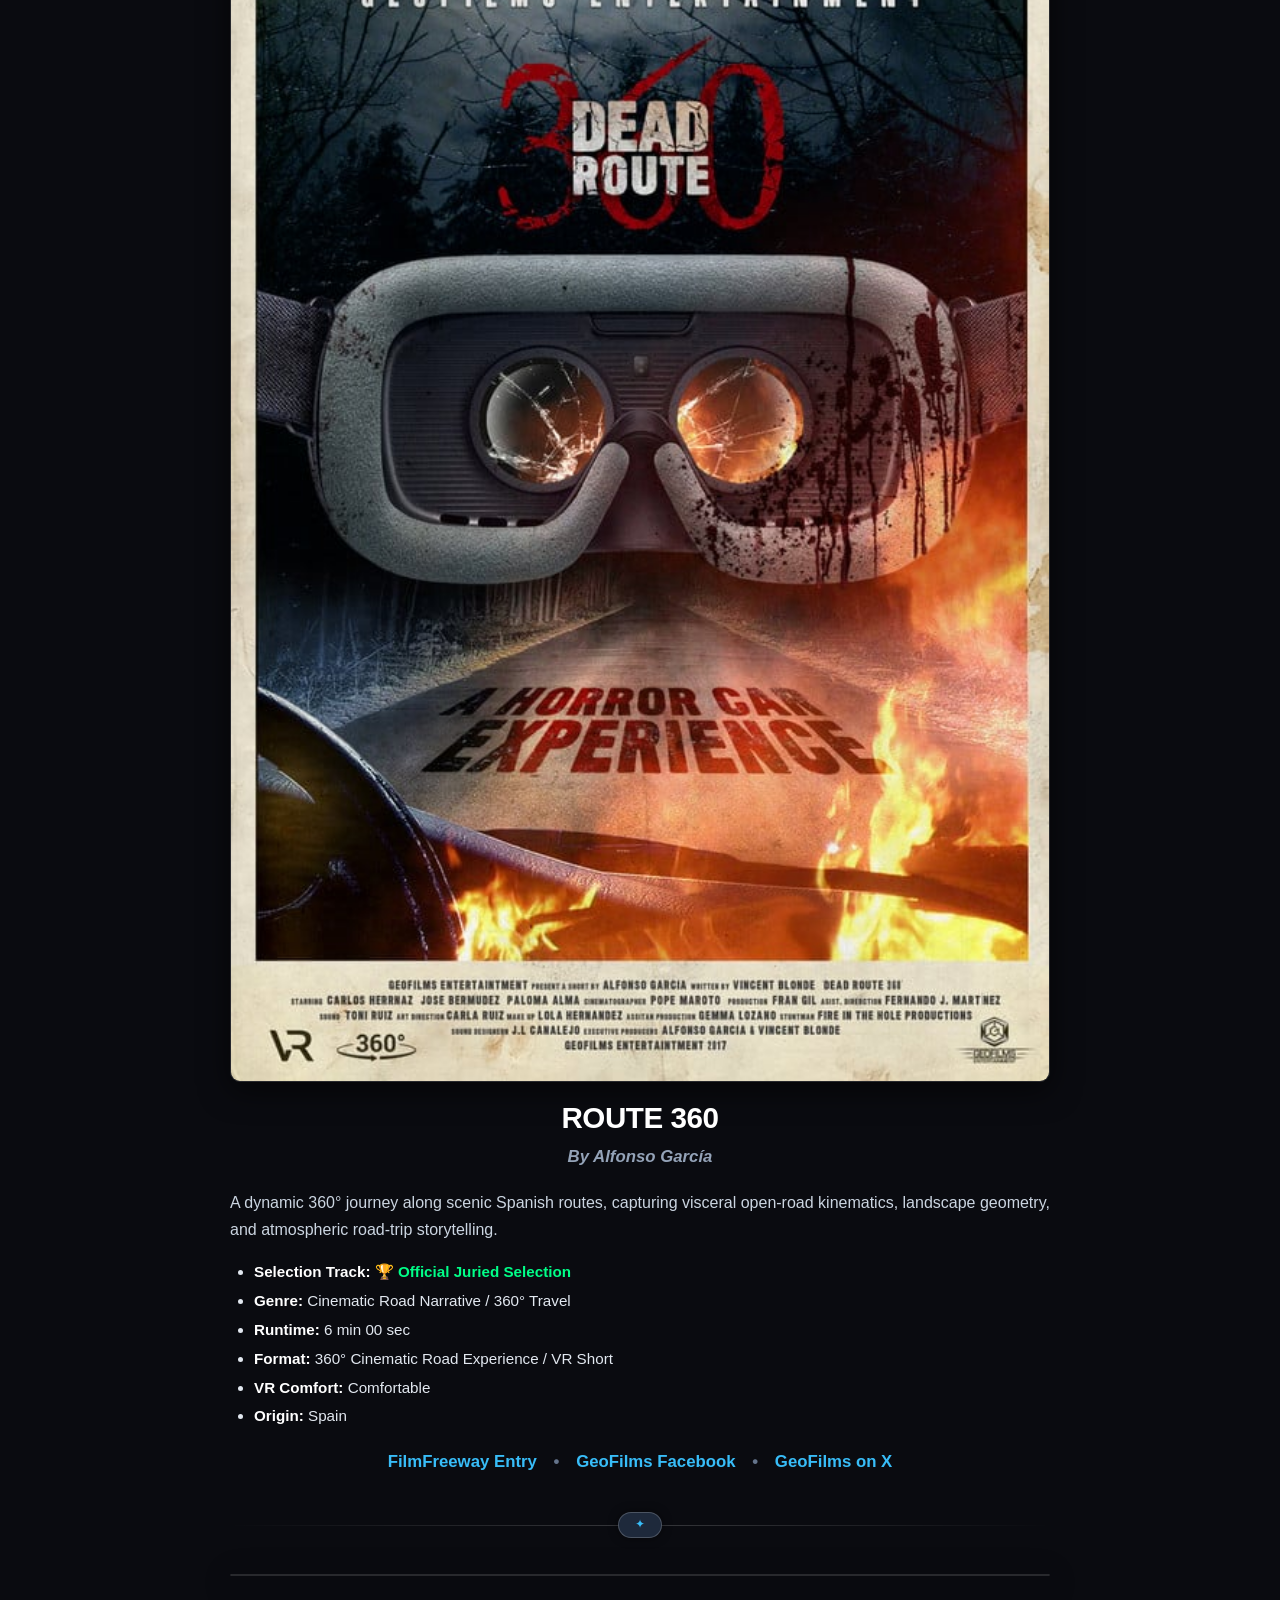
==== commit d11e277a: "feat(cards): standardize Selection Track across all cards and bump to v0.2.3" ====
--- a/2017/index.html
+++ b/2017/index.html
@@ -70,10 +70,12 @@
       <p class="project-synopsis">A tragicomedy of the absurd recreating the foundational moment a baby first sees itself in a mirror and grapples with self-representation. Set in a surreal eastern cityscape centered on a cradle, family members gather to claim family resemblance, while the magic mirror reflects a fragmented cloud of identities. The viewer is eventually placed inside the cradle as the baby who 'didn't take after anybody.'</p>
       
       <ul class="project-bullets">
+        <li><strong>Selection Track:</strong> <span style="color:var(--neon-green); font-weight:bold;">🏆 Official Juried Selection</span></li>
         <li><strong>Genre:</strong> Cinematic VR / Absurdist Tragicomic Narrative</li>
         <li><strong>Runtime:</strong> 8 min 04 sec</li>
         <li><strong>Format:</strong> VR 360° Monoscopic Video (3240×2160, Stereo Audio)</li>
         <li><strong>VR Comfort:</strong> Comfortable</li>
+        <li><strong>Origin:</strong> Türkiye</li>
       </ul>
       <div class="project-links-row"><a href="https://filmfreeway.com/submissions/8111362" target="_blank">FilmFreeway Entry</a> <span class="link-dot">•</span> <a href="https://www.facebook.com/cradleVR/" target="_blank">Facebook Page</a></div>
     </article>
@@ -87,10 +89,12 @@
       <p class="project-synopsis">A minimalist, mesmerizing visual exploration of kinetic motion, fluid particle dynamics, and atmospheric forces in spatial immersion. Created by German animator and academic Gerhard Funk (Burg Giebichenstein University of Art and Design / Ars Electronica collaborator).</p>
       
       <ul class="project-bullets">
+        <li><strong>Selection Track:</strong> <span style="color:var(--neon-green); font-weight:bold;">🏆 Official Juried Selection</span></li>
         <li><strong>Genre:</strong> Abstract CGI / Experimental Kinetic Art</li>
         <li><strong>Runtime:</strong> 1 min 26 sec</li>
         <li><strong>Format:</strong> VR / 360° Experimental Animation</li>
         <li><strong>VR Comfort:</strong> Comfortable</li>
+        <li><strong>Origin:</strong> Germany</li>
       </ul>
       <div class="project-links-row"><a href="https://filmfreeway.com/submissions/8093958" target="_blank">FilmFreeway Entry</a> <span class="link-dot">•</span> <a href="https://gerhardfunk.net/" target="_blank">Gerhard Funk Portfolio</a></div>
     </article>
@@ -104,10 +108,12 @@
       <p class="project-synopsis">An innovative, practice-based virtual reality exploration of audience presence, emotional immersion, and non-directed storytelling from acclaimed VR scholar Dr. Sarah Jones and Steve Dawkins.</p>
       
       <ul class="project-bullets">
+        <li><strong>Selection Track:</strong> <span style="color:var(--neon-green); font-weight:bold;">🏆 Official Juried Selection</span></li>
         <li><strong>Genre:</strong> Practice-Based VR / Experimental Immersive Art</li>
         <li><strong>Runtime:</strong> 7 min 00 sec</li>
         <li><strong>Format:</strong> PlayStation VR / 360° Immersive Cinema</li>
         <li><strong>VR Comfort:</strong> Comfortable</li>
+        <li><strong>Origin:</strong> UK</li>
       </ul>
       <div class="project-links-row"><a href="https://filmfreeway.com/submissions/8088483" target="_blank">FilmFreeway Entry</a> <span class="link-dot">•</span> <a href="http://www.perspectivesvr.com/" target="_blank">Perspectives VR</a> <span class="link-dot">•</span> <a href="https://x.com/virtualsarahj" target="_blank">Dr. Sarah Jones on X</a> <span class="link-dot">•</span> <a href="https://www.profsarahjones.com/projects" target="_blank">Prof. Sarah Jones Projects</a></div>
     </article>
@@ -121,10 +127,12 @@
       <p class="project-synopsis">An award-winning 360° music video fusing Chinese folk and electronica, examining themes of love, jealousy, and vengeful emotion through a wedding gone awry. Created as part of the NYFA Narrative VR workshop, it marks the first Chinese-language 360° music video.</p>
       
       <ul class="project-bullets">
+        <li><strong>Selection Track:</strong> <span style="color:var(--neon-green); font-weight:bold;">🏆 Official Juried Selection</span></li>
         <li><strong>Genre:</strong> Spatial Music Video / Folk-Electronica</li>
         <li><strong>Runtime:</strong> 3 min 59 sec</li>
         <li><strong>Format:</strong> 360° Immersive Music Video</li>
         <li><strong>VR Comfort:</strong> Comfortable</li>
+        <li><strong>Origin:</strong> Singapore / China</li>
       </ul>
       <div class="project-links-row"><a href="https://filmfreeway.com/submissions/8088121" target="_blank">FilmFreeway Entry</a></div>
     </article>
@@ -138,10 +146,12 @@
       <p class="project-synopsis">A lyrical 360° environmental documentary following the journey of a discarded plastic toy scuba diver ('ScubyDo') from an inland storm water drain in Athens, Georgia, down rivers and streams out into the ocean, highlighting the visceral impact of plastic pollution on aquatic ecosystems.</p>
       
       <ul class="project-bullets">
+        <li><strong>Selection Track:</strong> <span style="color:var(--neon-green); font-weight:bold;">🏆 Official Juried Selection</span></li>
         <li><strong>Genre:</strong> Eco-Documentary / Experimental 360°</li>
         <li><strong>Runtime:</strong> 4 min 00 sec</li>
         <li><strong>Format:</strong> 360° VR Documentary / Environmental Cinema</li>
         <li><strong>VR Comfort:</strong> Comfortable</li>
+        <li><strong>Origin:</strong> USA</li>
       </ul>
       <div class="project-links-row"><a href="https://filmfreeway.com/submissions/8081572" target="_blank">FilmFreeway Entry</a> <span class="link-dot">•</span> <a href="http://www.digi360vr.com/" target="_blank">Digi360 VR</a> <span class="link-dot">•</span> <a href="https://www.facebook.com/ScubyDoPlasticOcean/" target="_blank">ScubyDo Facebook</a> <span class="link-dot">•</span> <a href="https://x.com/danaguar" target="_blank">Dan Aguar on X</a></div>
     </article>
@@ -155,10 +165,12 @@
       <p class="project-synopsis">A stereoscopic 360° sci-fi cult film by Amsterdam multimedia artist and former VJ Suzanne Bekirovic. The story follows the last surviving human navigating a dystopian, cybernetic landscape in a world governed by machines.</p>
       
       <ul class="project-bullets">
+        <li><strong>Selection Track:</strong> <span style="color:var(--neon-green); font-weight:bold;">🏆 Official Juried Selection</span></li>
         <li><strong>Genre:</strong> Sci-Fi VR / Dystopian Cyberpunk</li>
         <li><strong>Runtime:</strong> 6 min 11 sec</li>
         <li><strong>Format:</strong> Stereoscopic 360° VR / Sci-Fi Short</li>
         <li><strong>VR Comfort:</strong> Comfortable</li>
+        <li><strong>Origin:</strong> Netherlands</li>
       </ul>
       <div class="project-links-row"><a href="https://filmfreeway.com/submissions/8070062" target="_blank">FilmFreeway Entry</a> <span class="link-dot">•</span> <a href="http://www.zanne.nl/neoptera/" target="_blank">Suzanne Bekirovic Portfolio</a></div>
     </article>
@@ -172,10 +184,12 @@
       <p class="project-synopsis">An immersive hyper-reality journey that explores the sudden unraveling of domestic tranquility. Ordinary household objects collapse into surreal chaos, dissolving abstractions, and giant forks, reflecting Bekirovic's signature surreal visual design.</p>
       
       <ul class="project-bullets">
+        <li><strong>Selection Track:</strong> <span style="color:var(--neon-green); font-weight:bold;">🏆 Official Juried Selection</span></li>
         <li><strong>Genre:</strong> Surreal Hyper-Reality / Abstract Experiential Art</li>
         <li><strong>Runtime:</strong> 4 min 02 sec</li>
         <li><strong>Format:</strong> Interactive VR / 360° Experience (Unity)</li>
         <li><strong>VR Comfort:</strong> Comfortable</li>
+        <li><strong>Origin:</strong> Netherlands</li>
       </ul>
       <div class="project-links-row"><a href="https://filmfreeway.com/submissions/8070047" target="_blank">FilmFreeway Entry</a> <span class="link-dot">•</span> <a href="http://www.zanne.nl/mayhem" target="_blank">Mayhem Project Page</a></div>
     </article>
@@ -189,10 +203,12 @@
       <p class="project-synopsis">An artistic exploration of decision-making, counterfactuals, and 'forking paths' shot in Singapore's historic Yunnan Garden prior to its reconstruction. Four dancers choreographed in colors representing the cardinal directions guide the viewer's gaze through spatial presence and temporal interventions.</p>
       
       <ul class="project-bullets">
+        <li><strong>Selection Track:</strong> <span style="color:var(--neon-green); font-weight:bold;">🏆 Official Juried Selection</span></li>
         <li><strong>Genre:</strong> Immersive Choreography / Spatial Narrative</li>
         <li><strong>Runtime:</strong> 5 min 00 sec</li>
         <li><strong>Format:</strong> 360° VR Cinema / Multi-Camera Array</li>
         <li><strong>VR Comfort:</strong> Comfortable</li>
+        <li><strong>Origin:</strong> Singapore / Germany</li>
       </ul>
       <div class="project-links-row"><a href="https://filmfreeway.com/submissions/8064573" target="_blank">FilmFreeway Entry</a> <span class="link-dot">•</span> <a href="https://www.eer.de/secret-detours/" target="_blank">Project Documentation</a></div>
     </article>
@@ -206,10 +222,12 @@
       <p class="project-synopsis">Troma Entertainment's wild, anarchic VR venture starring The Toxic Avenger. A manic, satire-laden 360° immersion into Toxie's bizarre world, presented as a special feature at KremFest 2017.</p>
       
       <ul class="project-bullets">
+        <li><strong>Selection Track:</strong> <span style="color:var(--neon-green); font-weight:bold;">🏆 Official Juried Selection</span></li>
         <li><strong>Genre:</strong> VR Cult Comedy / Satire / Troma</li>
         <li><strong>Runtime:</strong> 15 min 00 sec</li>
         <li><strong>Format:</strong> PlayStation VR / 360° Experience</li>
         <li><strong>VR Comfort:</strong> Comfortable</li>
+        <li><strong>Origin:</strong> USA</li>
       </ul>
       <div class="project-links-row"><a href="https://filmfreeway.com/submissions/8059212" target="_blank">FilmFreeway Entry</a> <span class="link-dot">•</span> <a href="http://www.troma.com/" target="_blank">Troma Entertainment</a> <span class="link-dot">•</span> <a href="https://www.facebook.com/TROMAENTERTAINMENT" target="_blank">Troma Facebook</a> <span class="link-dot">•</span> <a href="https://x.com/Troma_Team" target="_blank">Troma Team on X</a> <span class="link-dot">•</span> <a href="https://www.facebook.com/unclelloydie/posts/10157132326552925/" target="_blank">Troma Announcement</a></div>
     </article>
@@ -223,10 +241,12 @@
       <p class="project-synopsis">A dynamic 360° journey along scenic Spanish routes, capturing visceral open-road kinematics, landscape geometry, and atmospheric road-trip storytelling.</p>
       
       <ul class="project-bullets">
+        <li><strong>Selection Track:</strong> <span style="color:var(--neon-green); font-weight:bold;">🏆 Official Juried Selection</span></li>
         <li><strong>Genre:</strong> Cinematic Road Narrative / 360° Travel</li>
         <li><strong>Runtime:</strong> 6 min 00 sec</li>
         <li><strong>Format:</strong> 360° Cinematic Road Experience / VR Short</li>
         <li><strong>VR Comfort:</strong> Comfortable</li>
+        <li><strong>Origin:</strong> Spain</li>
       </ul>
       <div class="project-links-row"><a href="https://filmfreeway.com/submissions/8055430" target="_blank">FilmFreeway Entry</a> <span class="link-dot">•</span> <a href="https://www.facebook.com/geofilmsentertainment/" target="_blank">GeoFilms Facebook</a> <span class="link-dot">•</span> <a href="https://x.com/geofilms_es" target="_blank">GeoFilms on X</a></div>
     </article>
@@ -240,10 +260,12 @@
       <p class="project-synopsis">A psychedelic, out-of-body 360° music video for Austin indie-psych band The Human Circuit's track from their Electric City album. Blending vivid color-shifting dimensions with audio-reactive visual flow.</p>
       
       <ul class="project-bullets">
+        <li><strong>Selection Track:</strong> <span style="color:var(--neon-green); font-weight:bold;">🏆 Official Juried Selection</span></li>
         <li><strong>Genre:</strong> Psychedelic Indie Rock / Spatial Visuals</li>
         <li><strong>Runtime:</strong> 3 min 00 sec</li>
         <li><strong>Format:</strong> 360° VR Music Video / Spatial Audio</li>
         <li><strong>VR Comfort:</strong> Comfortable</li>
+        <li><strong>Origin:</strong> USA</li>
       </ul>
       <div class="project-links-row"><a href="https://filmfreeway.com/submissions/8035794" target="_blank">FilmFreeway Entry</a> <span class="link-dot">•</span> <a href="http://www.thehumancircuit.net/" target="_blank">The Human Circuit Band Site</a> <span class="link-dot">•</span> <a href="https://facebook.com/thehumancircuit" target="_blank">The Human Circuit Facebook</a> <span class="link-dot">•</span> <a href="https://x.com/human_circuit" target="_blank">The Human Circuit on X</a> <span class="link-dot">•</span> <a href="https://www.youtube.com/watch?v=gAAjCrHA0Tc" target="_blank">Watch 360 Music Video</a></div>
     </article>
@@ -261,10 +283,12 @@
       <p class="project-synopsis">A steampunk-infused 3D virtual reality animation set within a mythical 'Museum of Wisdom,' following mechanical marvels and spatial fantasy architecture. Pakapol Rajchawong's signature Thai digital art production.</p>
       
       <ul class="project-bullets">
+        <li><strong>Selection Track:</strong> <span style="color:var(--neon-green); font-weight:bold;">🏆 Official Juried Selection</span></li>
         <li><strong>Genre:</strong> Steampunk Sci-Fi / 3D VR Animation</li>
         <li><strong>Runtime:</strong> 16 min 55 sec</li>
         <li><strong>Format:</strong> 3D Stereoscopic VR Animation / Short Film</li>
         <li><strong>VR Comfort:</strong> Comfortable</li>
+        <li><strong>Origin:</strong> Thailand</li>
       </ul>
       <div class="project-links-row"><a href="https://filmfreeway.com/submissions/8022371" target="_blank">FilmFreeway Entry</a> <span class="link-dot">•</span> <a href="http://www.facebook.com/fiatfrostpage" target="_blank">Fiat Frost Facebook</a> <span class="link-dot">•</span> <a href="https://www.facebook.com/steamhorsereloaded" target="_blank">Steam Horse Reloaded Facebook</a> <span class="link-dot">•</span> <a href="https://x.com/fiatfrost" target="_blank">Fiat Frost on X</a></div>
     </article>
@@ -278,10 +302,12 @@
       <p class="project-synopsis">A satirical experiential exploration of modern digital dining, meal consumption rituals, and electronic connection in an increasingly virtualized society.</p>
       
       <ul class="project-bullets">
+        <li><strong>Selection Track:</strong> <span style="color:var(--neon-green); font-weight:bold;">🏆 Official Juried Selection</span></li>
         <li><strong>Genre:</strong> Satirical Experiential Art / Social Commentary</li>
         <li><strong>Runtime:</strong> 8 min 02 sec</li>
         <li><strong>Format:</strong> 360° VR Short / Experimental Dining</li>
         <li><strong>VR Comfort:</strong> Comfortable</li>
+        <li><strong>Origin:</strong> USA</li>
       </ul>
       <div class="project-links-row"><a href="https://filmfreeway.com/submissions/8017962" target="_blank">FilmFreeway Entry</a> <span class="link-dot">•</span> <a href="http://jackwg.com/" target="_blank">Jack Gray Portfolio</a></div>
     </article>
@@ -295,10 +321,12 @@
       <p class="project-synopsis">"When You Experience Your Nightmares 360." A chilling 360° horror dive into nocturnal subconscious dread and psychological terror from director Assem Kroma and Awesome Creative Productions. Viewers are immersed in dark surreal hallucinations and creeping ambient dread.</p>
       
       <ul class="project-bullets">
+        <li><strong>Selection Track:</strong> <span style="color:var(--neon-green); font-weight:bold;">🏆 Official Juried Selection</span></li>
         <li><strong>Genre:</strong> VR Horror / Psychological Suspense</li>
         <li><strong>Runtime:</strong> 4 min 57 sec</li>
         <li><strong>Format:</strong> 360° Horror / Psychological Suspense VR</li>
         <li><strong>VR Comfort:</strong> Intense (Psychological Horror)</li>
+        <li><strong>Origin:</strong> Canada</li>
       </ul>
       <div class="project-links-row"><a href="https://filmfreeway.com/submissions/8013665" target="_blank">FilmFreeway Entry</a> <span class="link-dot">•</span> <a href="https://www.imdb.com/title/tt7028270/" target="_blank">Nightmares on IMDb</a> <span class="link-dot">•</span> <a href="https://facebook.com/awesomekroma" target="_blank">Assem Kroma Facebook</a> <span class="link-dot">•</span> <a href="https://x.com/assemkroma" target="_blank">Assem Kroma on X</a></div>
     </article>
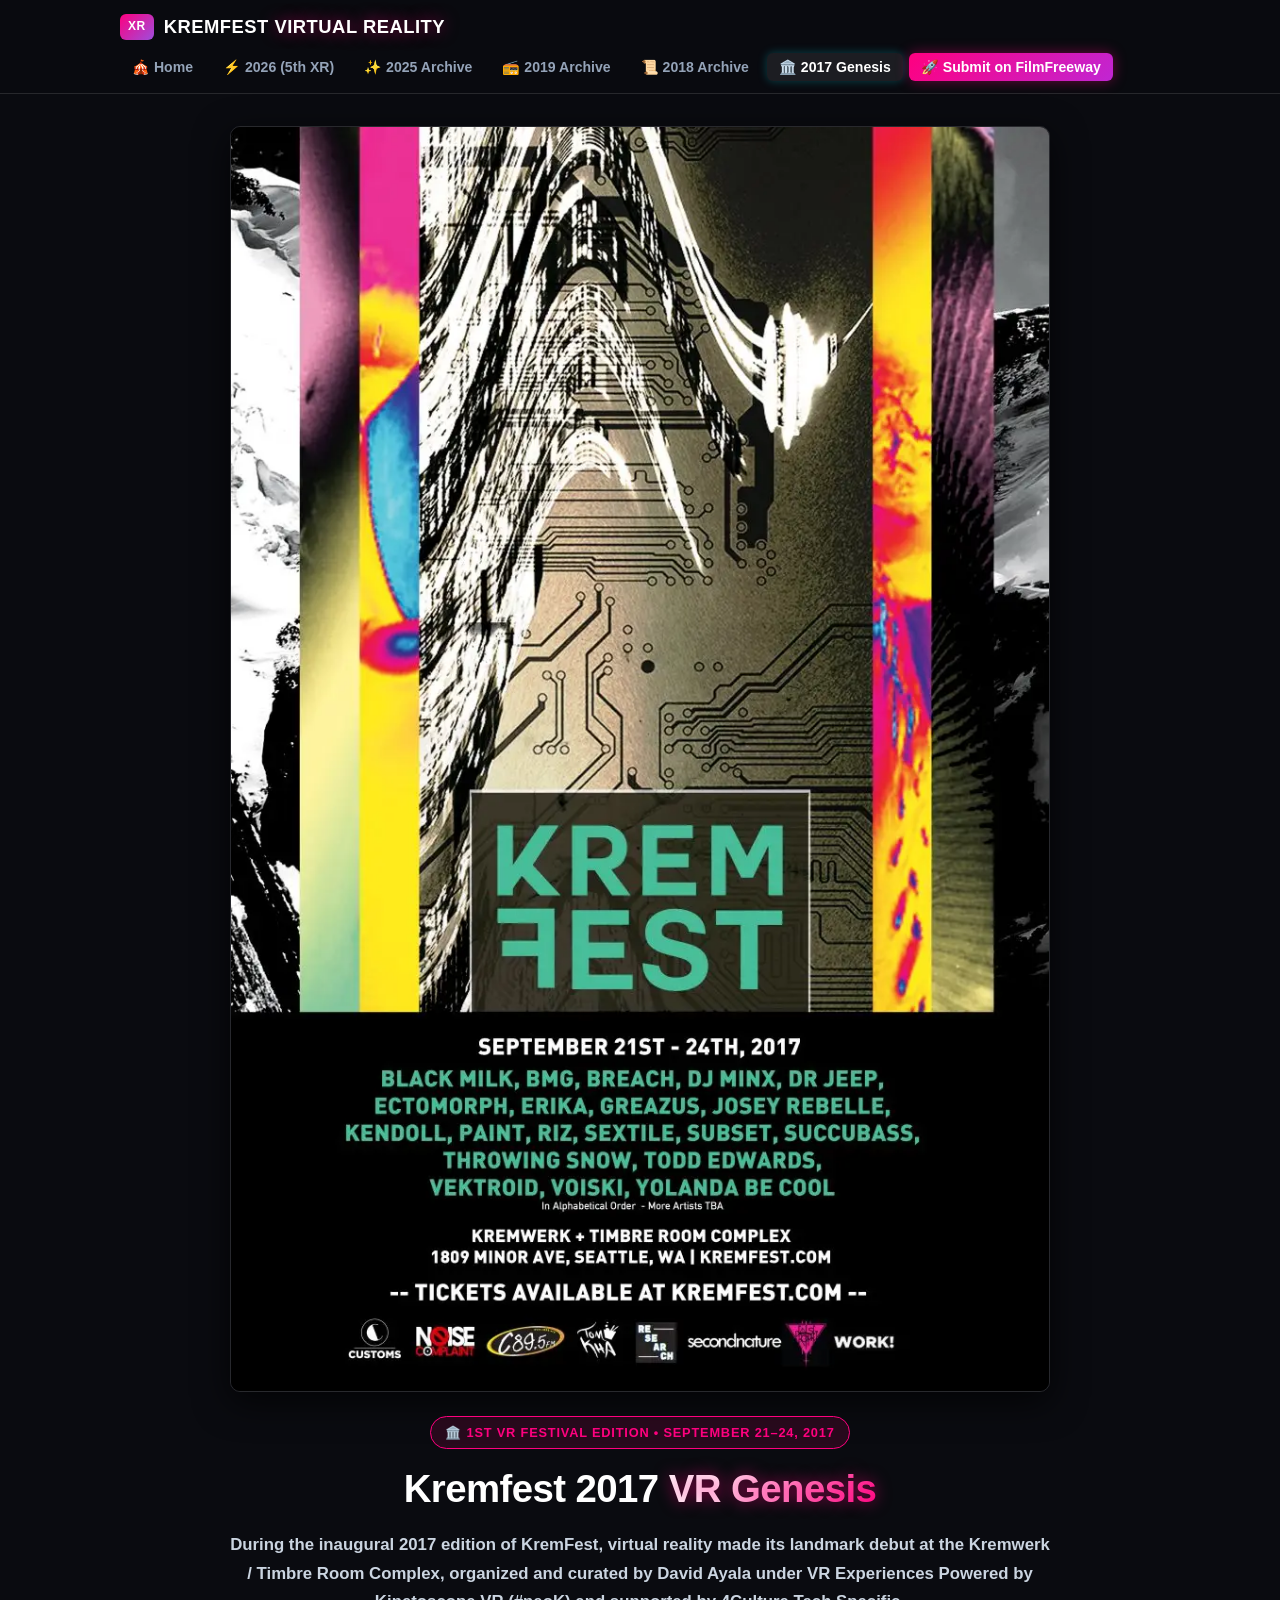
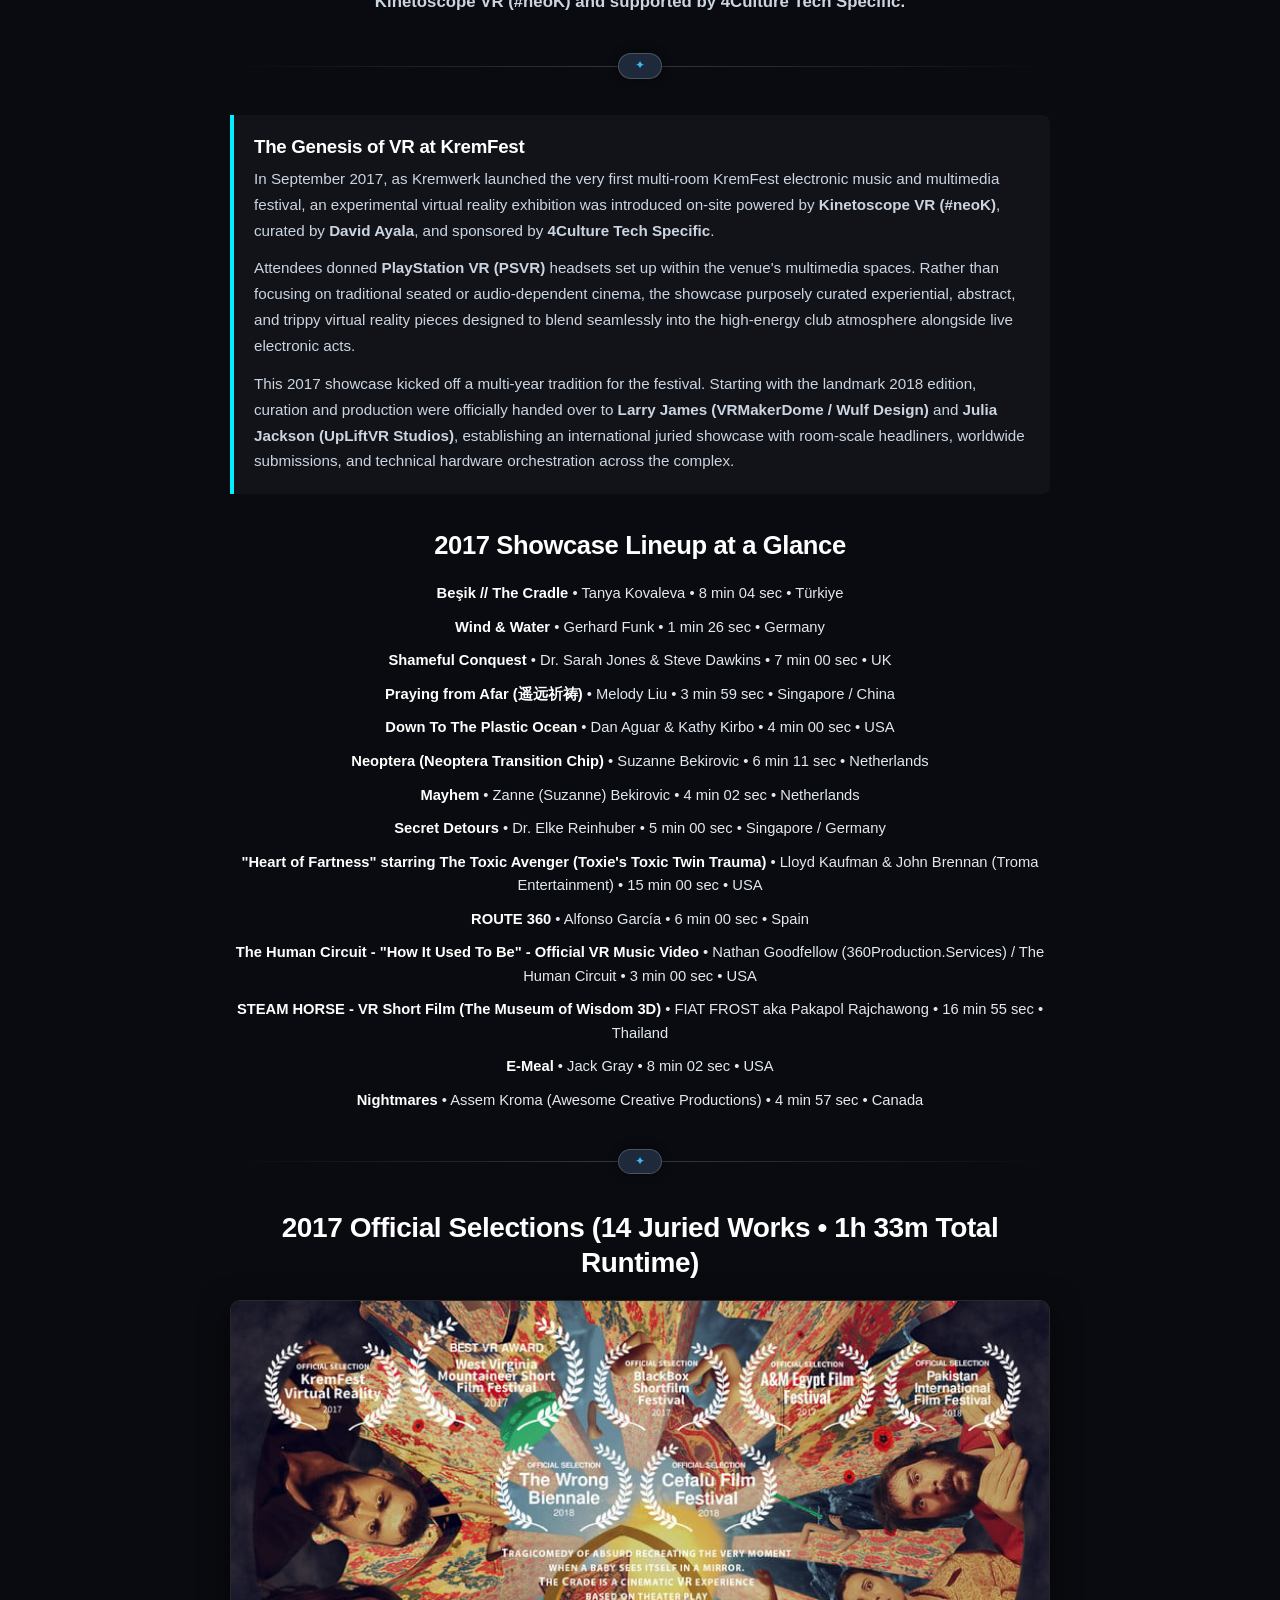
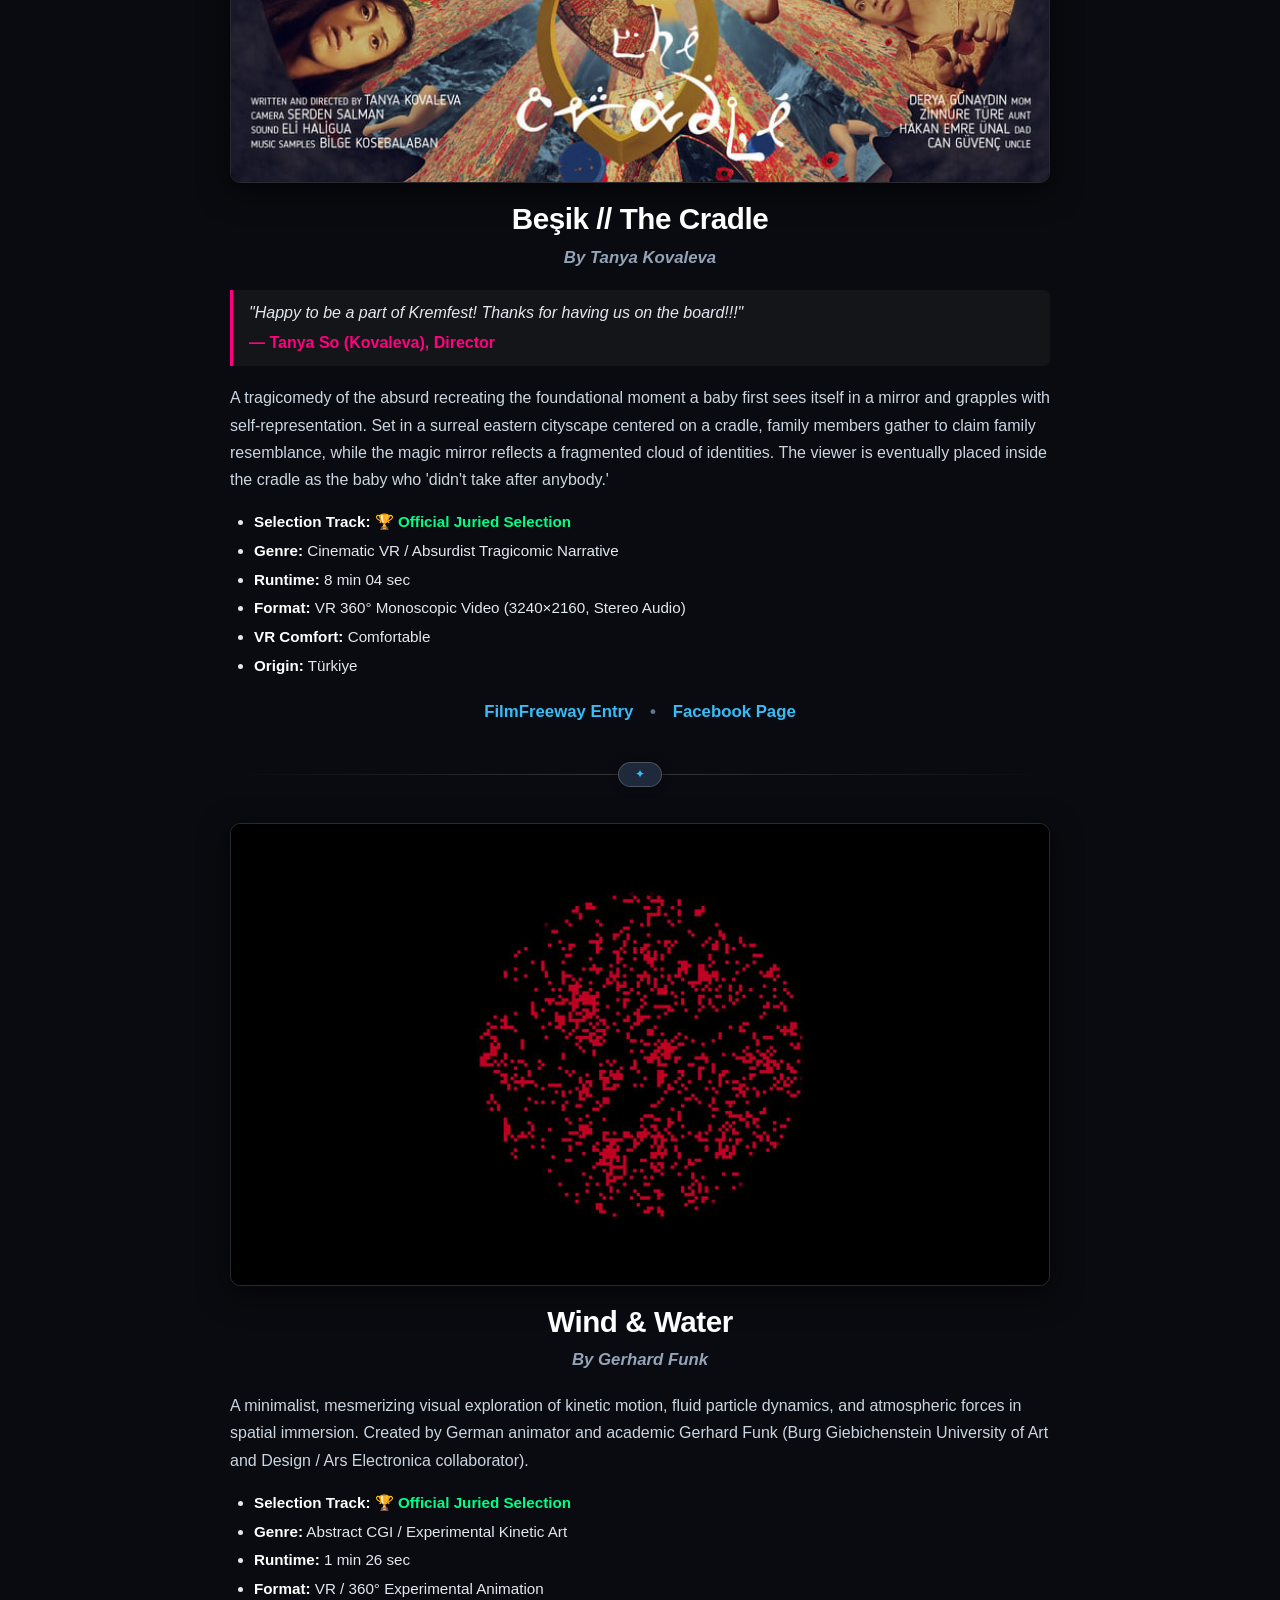
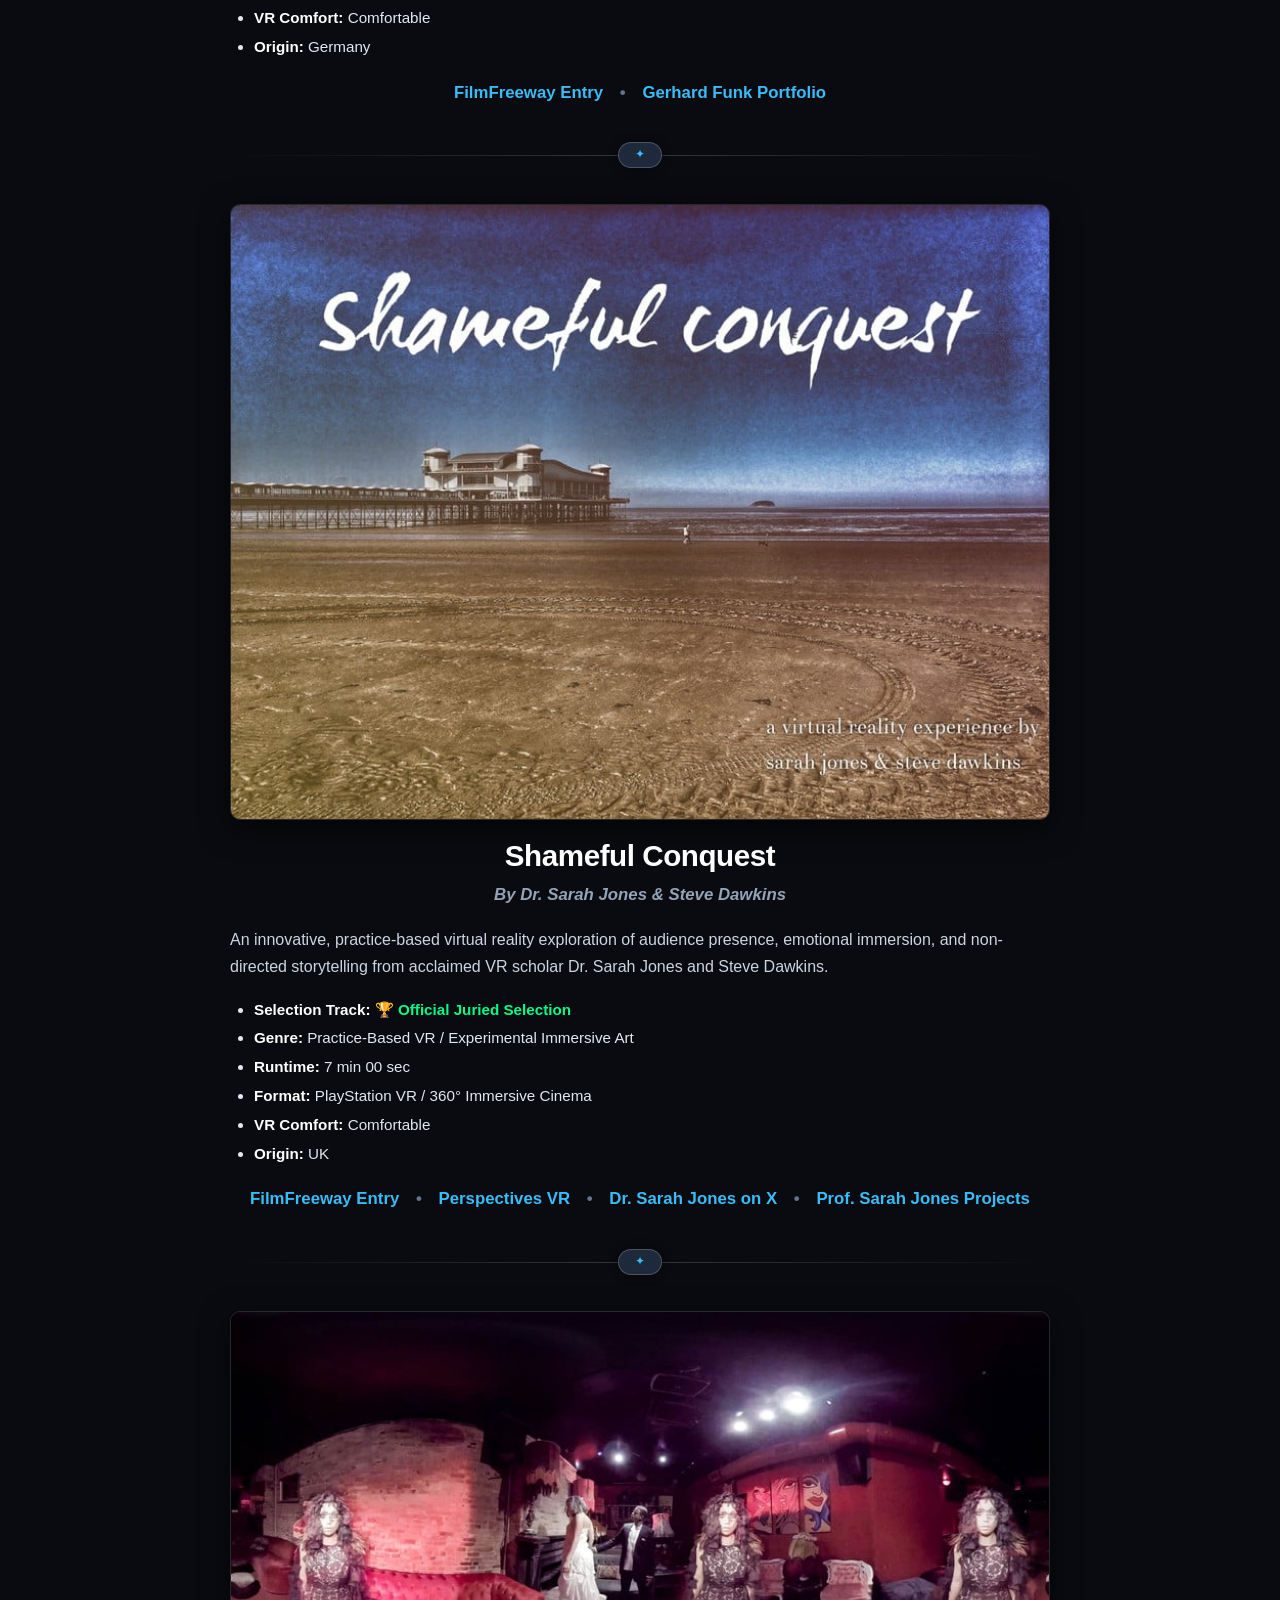
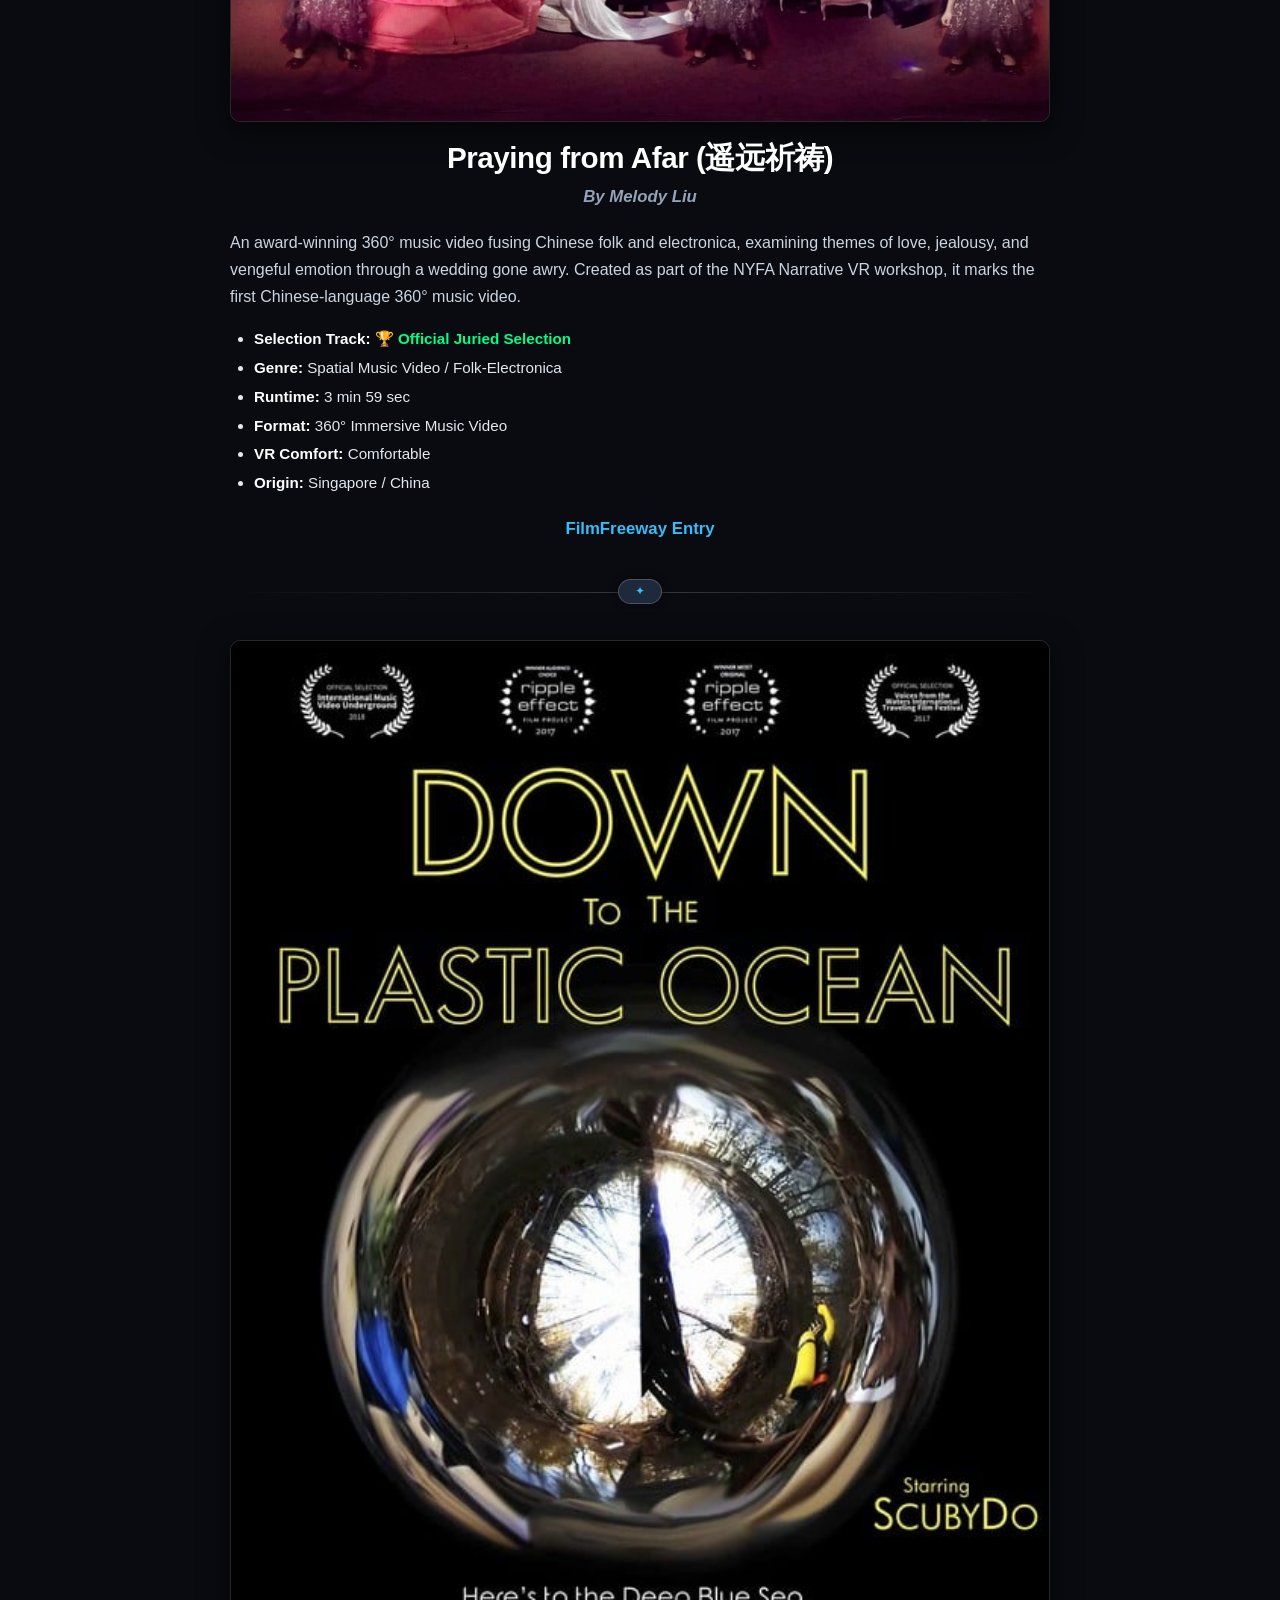
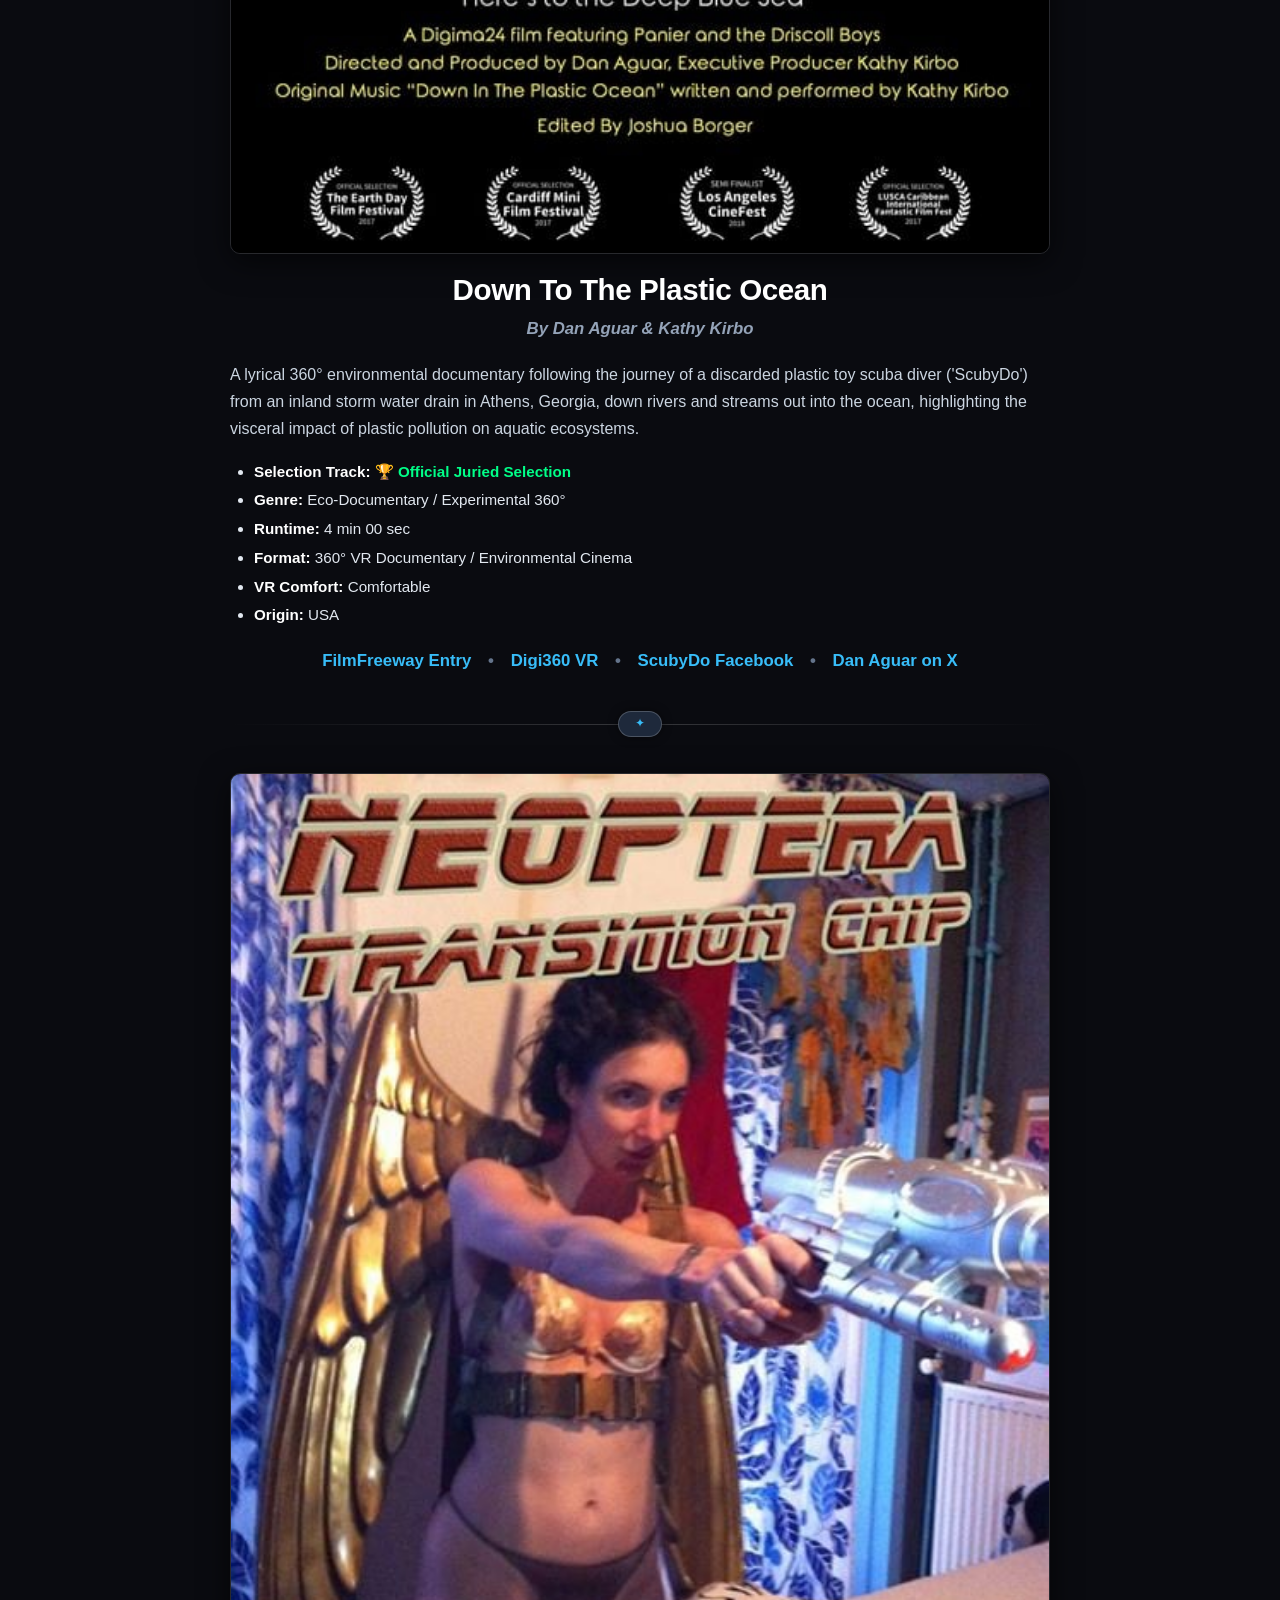
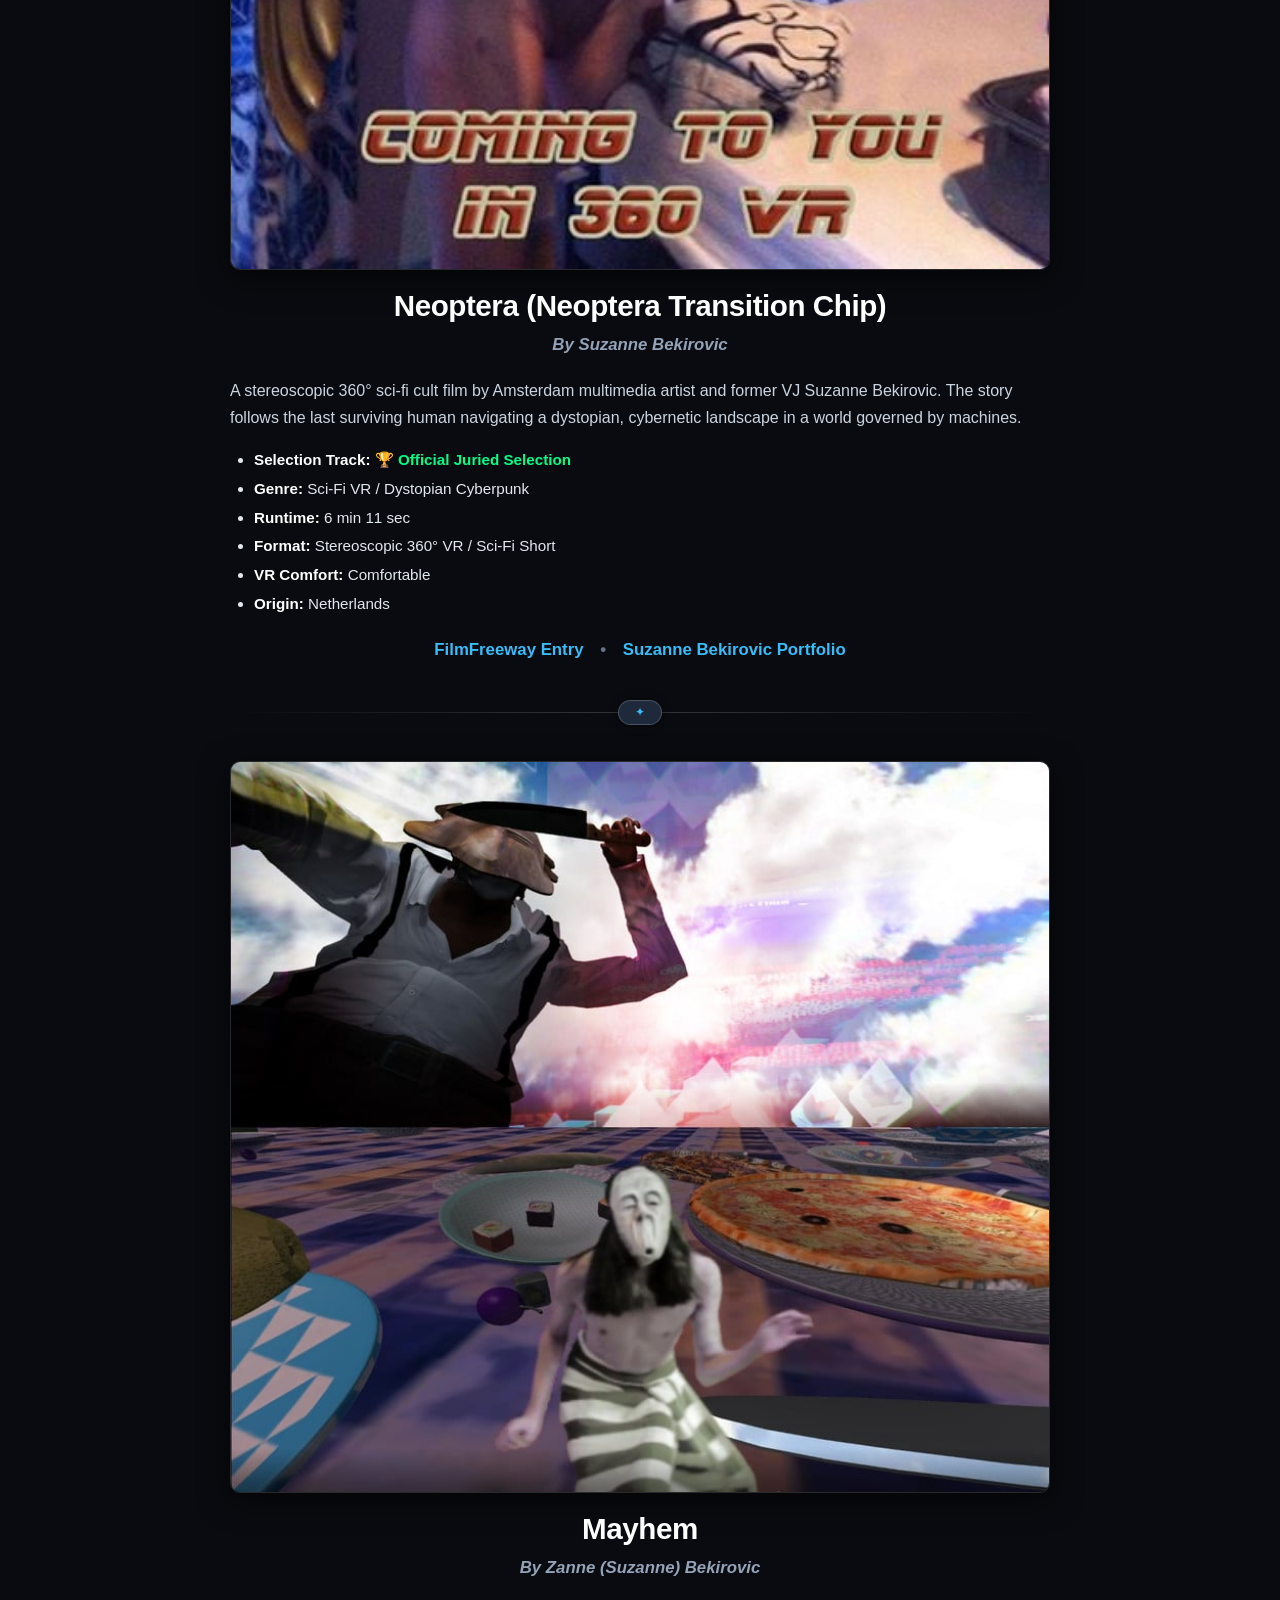
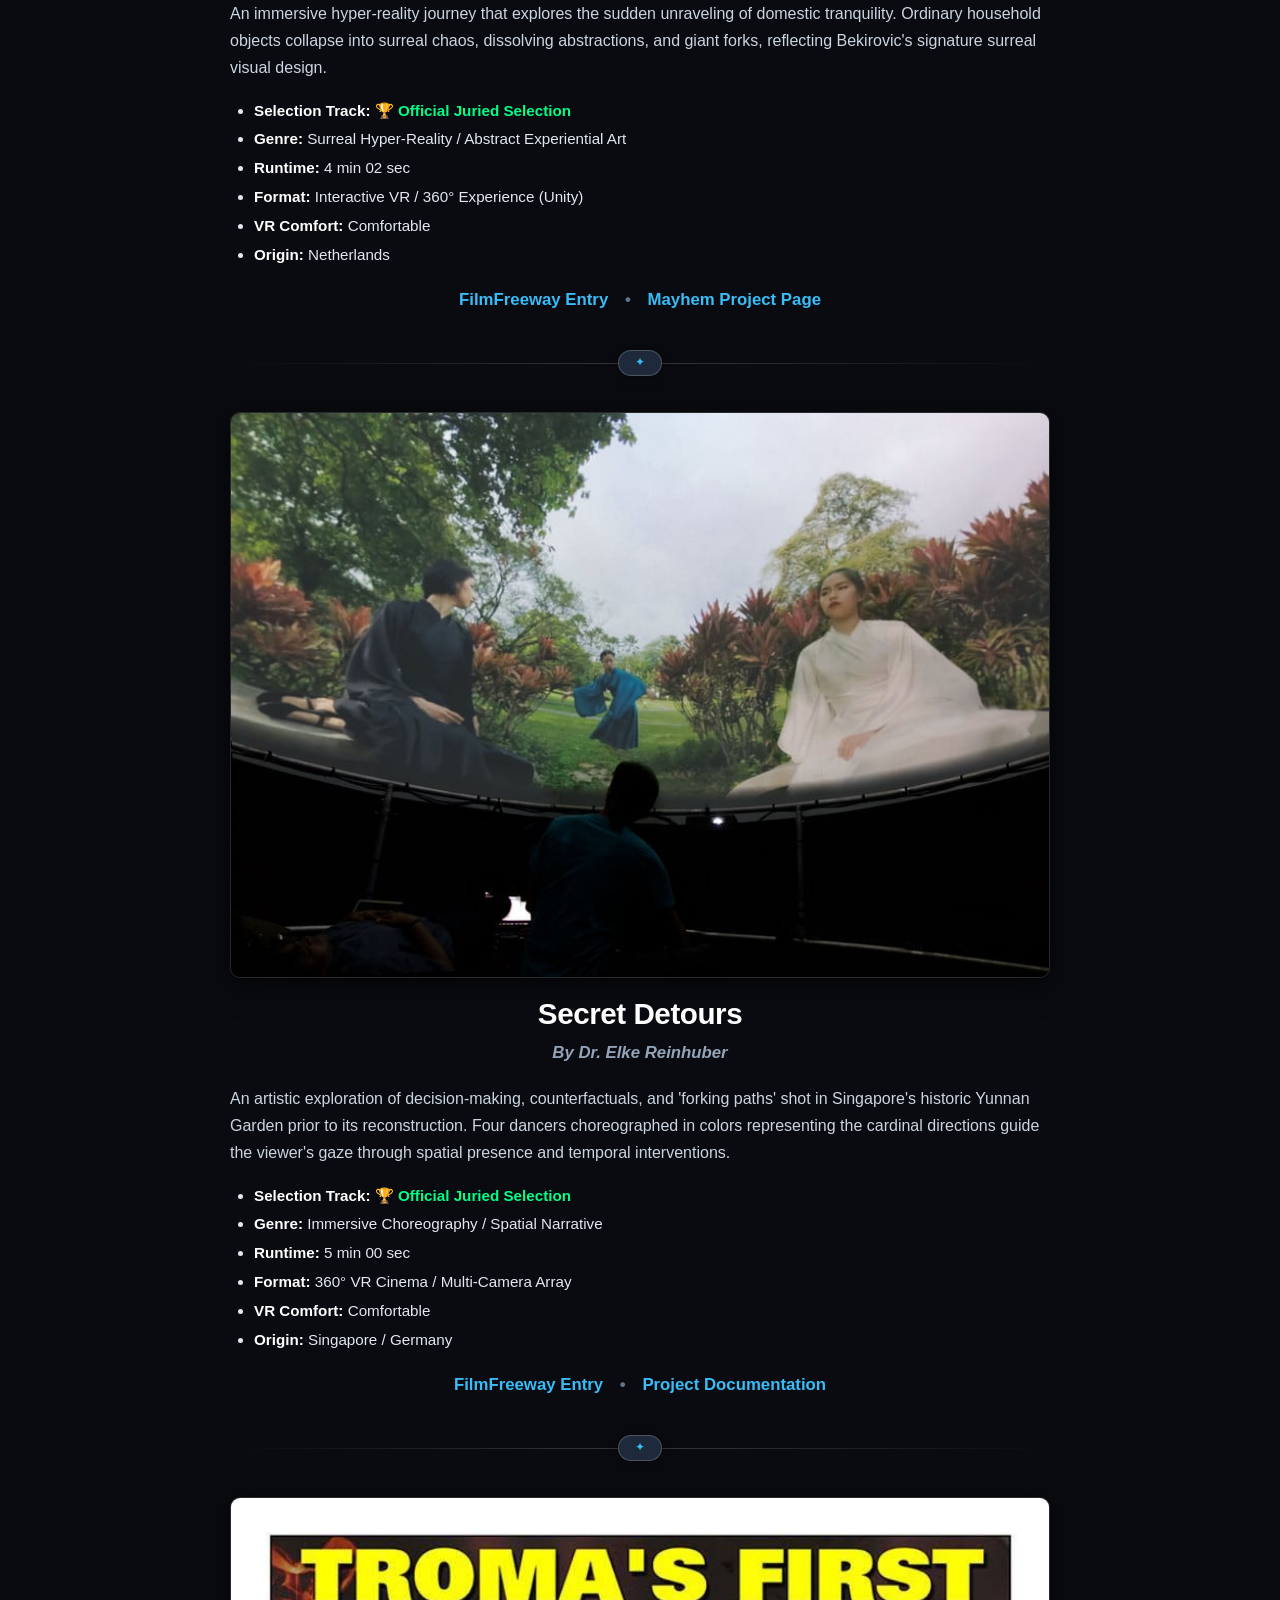
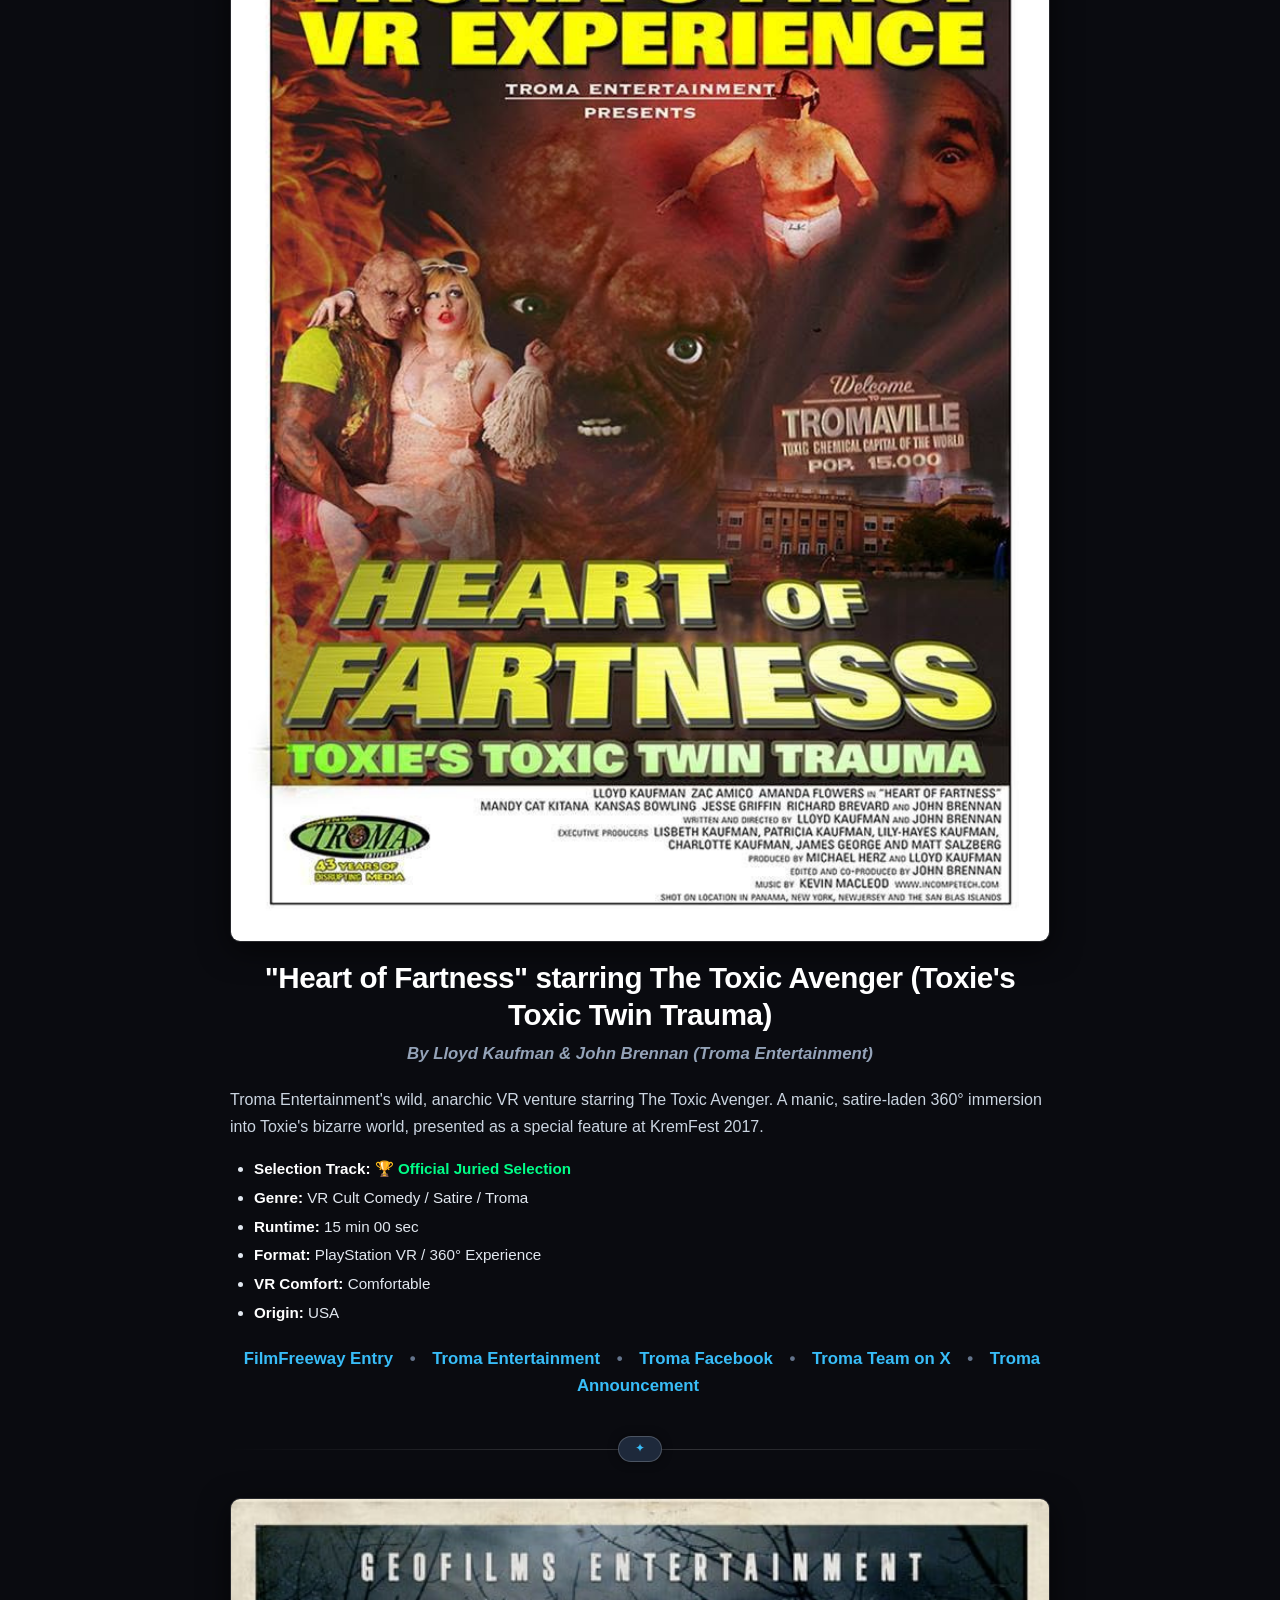
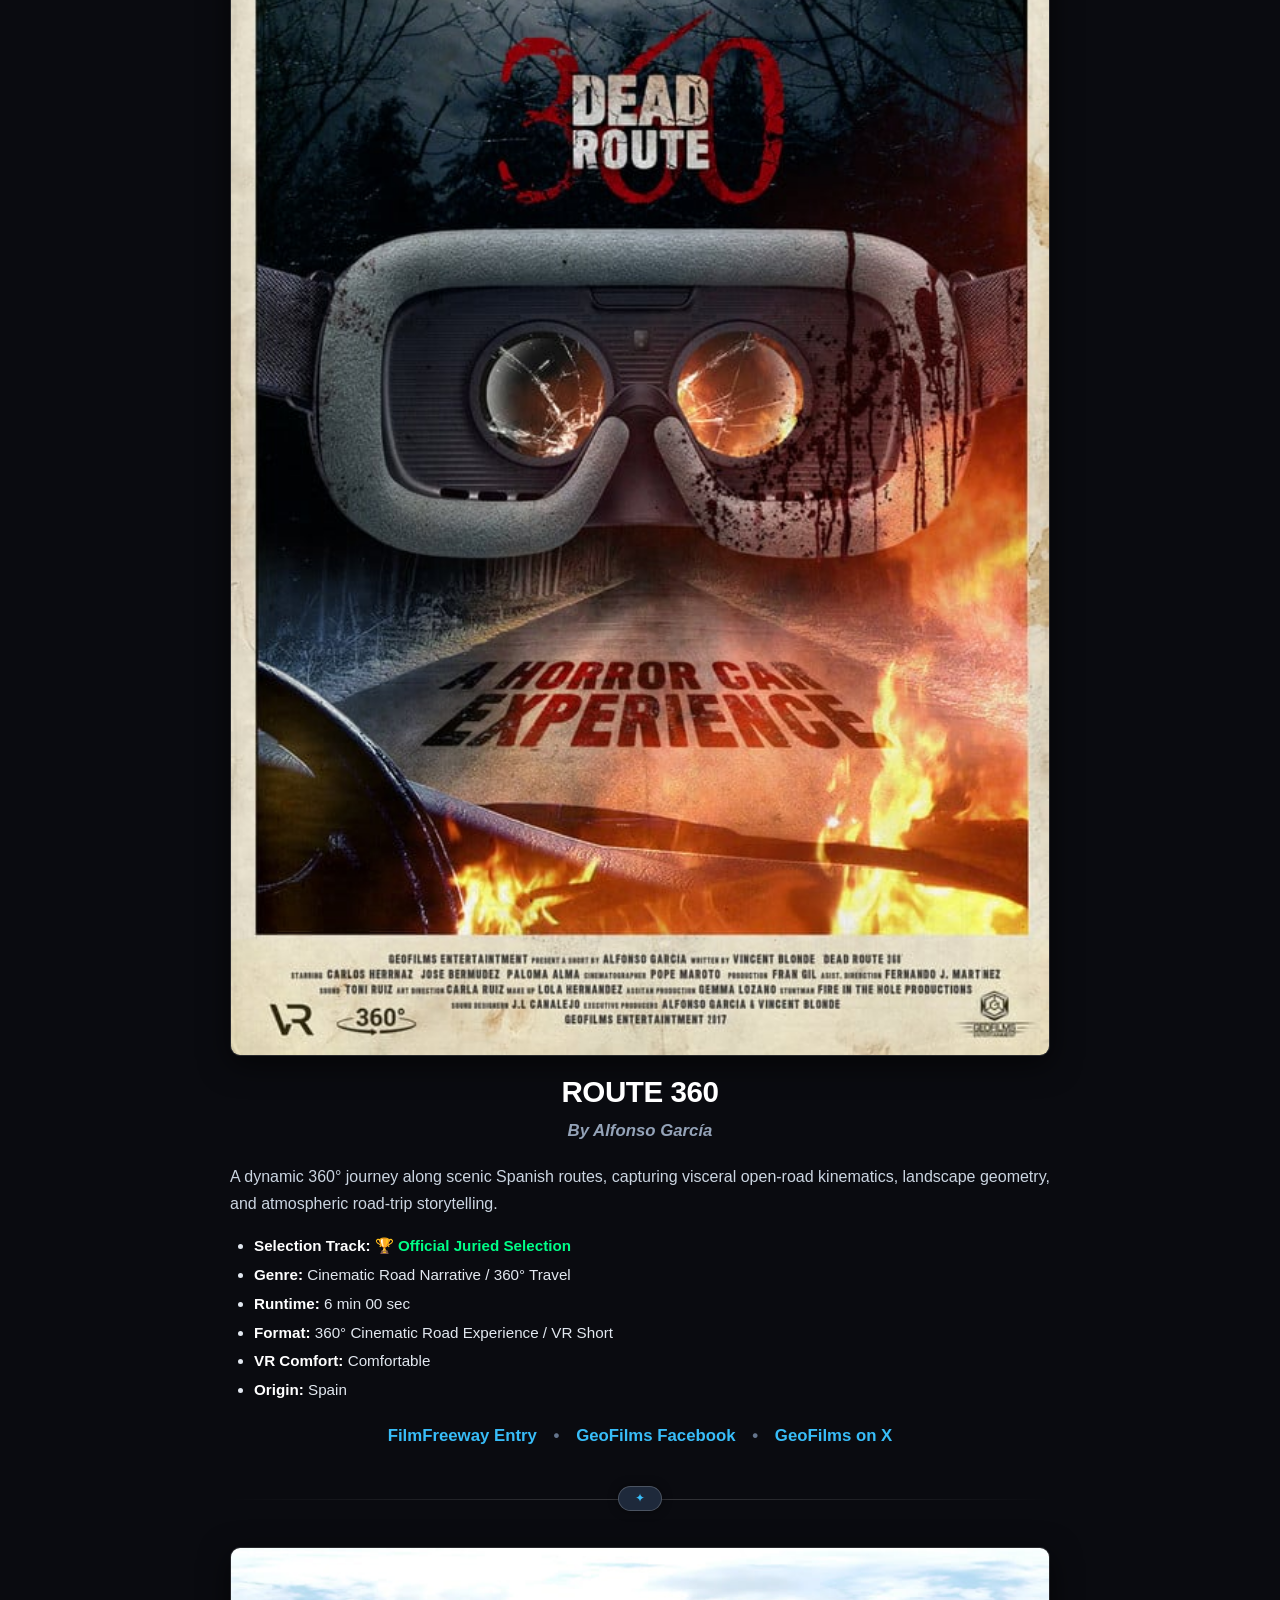
==== commit 35cae0a2: "feat(glance): universal centered glance box across all years and bump v0.2.4" ====
--- a/2017/index.html
+++ b/2017/index.html
@@ -4,7 +4,7 @@
   <meta charset="UTF-8">
   <meta name="viewport" content="width=device-width, initial-scale=1.0">
   <title>Kremfest 2017 — VR Genesis Archive</title>
-  <link rel="stylesheet" href="../assets/css/style.css">
+  <link rel="stylesheet" href="../assets/css/style.css?v=0.2.4">
 </head>
 <body>
   
@@ -47,10 +47,10 @@
     </div>
 
     
-    <div class="glance-section">
-      <h3 class="glance-title">2017 Showcase Lineup at a Glance</h3>
-      <ul class="glance-bullets">
-        <li><strong>Beşik // The Cradle</strong> • Tanya Kovaleva • 8 min 04 sec • Türkiye</li><li><strong>Wind & Water</strong> • Gerhard Funk • 1 min 26 sec • Germany</li><li><strong>Shameful Conquest</strong> • Dr. Sarah Jones & Steve Dawkins • 7 min 00 sec • UK</li><li><strong>Praying from Afar (遥远祈祷)</strong> • Melody Liu • 3 min 59 sec • Singapore / China</li><li><strong>Down To The Plastic Ocean</strong> • Dan Aguar & Kathy Kirbo • 4 min 00 sec • USA</li><li><strong>Neoptera (Neoptera Transition Chip)</strong> • Suzanne Bekirovic • 6 min 11 sec • Netherlands</li><li><strong>Mayhem</strong> • Zanne (Suzanne) Bekirovic • 4 min 02 sec • Netherlands</li><li><strong>Secret Detours</strong> • Dr. Elke Reinhuber • 5 min 00 sec • Singapore / Germany</li><li><strong>"Heart of Fartness" starring The Toxic Avenger (Toxie's Toxic Twin Trauma)</strong> • Lloyd Kaufman & John Brennan (Troma Entertainment) • 15 min 00 sec • USA</li><li><strong>ROUTE 360</strong> • Alfonso García • 6 min 00 sec • Spain</li><li><strong>The Human Circuit - "How It Used To Be" - Official VR Music Video</strong> • Nathan Goodfellow (360Production.Services) / The Human Circuit • 3 min 00 sec • USA</li><li><strong>STEAM HORSE - VR Short Film (The Museum of Wisdom 3D)</strong> • FIAT FROST aka Pakapol Rajchawong • 16 min 55 sec • Thailand</li><li><strong>E-Meal</strong> • Jack Gray • 8 min 02 sec • USA</li><li><strong>Nightmares</strong> • Assem Kroma (Awesome Creative Productions) • 4 min 57 sec • Canada</li>
+    <div class="glance-section" style="text-align:center; margin:36px auto; max-width:1050px;">
+      <h3 class="glance-title" style="text-align:center; margin-bottom:20px;">2017 Showcase Lineup at a Glance</h3>
+      <ul class="glance-bullets" style="display:flex; flex-direction:column; align-items:center; text-align:center; list-style:none; padding:0; margin:0 auto; gap:10px;">
+        <li style="text-align:center; width:100%;"><strong>Beşik // The Cradle</strong> • Tanya Kovaleva • 8 min 04 sec • Türkiye</li><li style="text-align:center; width:100%;"><strong>Wind & Water</strong> • Gerhard Funk • 1 min 26 sec • Germany</li><li style="text-align:center; width:100%;"><strong>Shameful Conquest</strong> • Dr. Sarah Jones & Steve Dawkins • 7 min 00 sec • UK</li><li style="text-align:center; width:100%;"><strong>Praying from Afar (遥远祈祷)</strong> • Melody Liu • 3 min 59 sec • Singapore / China</li><li style="text-align:center; width:100%;"><strong>Down To The Plastic Ocean</strong> • Dan Aguar & Kathy Kirbo • 4 min 00 sec • USA</li><li style="text-align:center; width:100%;"><strong>Neoptera (Neoptera Transition Chip)</strong> • Suzanne Bekirovic • 6 min 11 sec • Netherlands</li><li style="text-align:center; width:100%;"><strong>Mayhem</strong> • Zanne (Suzanne) Bekirovic • 4 min 02 sec • Netherlands</li><li style="text-align:center; width:100%;"><strong>Secret Detours</strong> • Dr. Elke Reinhuber • 5 min 00 sec • Singapore / Germany</li><li style="text-align:center; width:100%;"><strong>"Heart of Fartness" starring The Toxic Avenger (Toxie's Toxic Twin Trauma)</strong> • Lloyd Kaufman & John Brennan (Troma Entertainment) • 15 min 00 sec • USA</li><li style="text-align:center; width:100%;"><strong>ROUTE 360</strong> • Alfonso García • 6 min 00 sec • Spain</li><li style="text-align:center; width:100%;"><strong>The Human Circuit - "How It Used To Be" - Official VR Music Video</strong> • Nathan Goodfellow (360Production.Services) / The Human Circuit • 3 min 00 sec • USA</li><li style="text-align:center; width:100%;"><strong>STEAM HORSE - VR Short Film (The Museum of Wisdom 3D)</strong> • FIAT FROST aka Pakapol Rajchawong • 16 min 55 sec • Thailand</li><li style="text-align:center; width:100%;"><strong>E-Meal</strong> • Jack Gray • 8 min 02 sec • USA</li><li style="text-align:center; width:100%;"><strong>Nightmares</strong> • Assem Kroma (Awesome Creative Productions) • 4 min 57 sec • Canada</li>
       </ul>
     </div>
     <div class="diamond-divider"><span class="diamond-pill">✦</span></div>
--- a/assets/css/style.css
+++ b/assets/css/style.css
@@ -426,7 +426,7 @@
 }
 
 .glance-bullets li {
-  font-size: 0.98rem;
+  font-size: clamp(0.85rem, 1.15vw, 0.98rem);
   color: #e2e8f0;
   line-height: 1.6;
   text-align: center;
